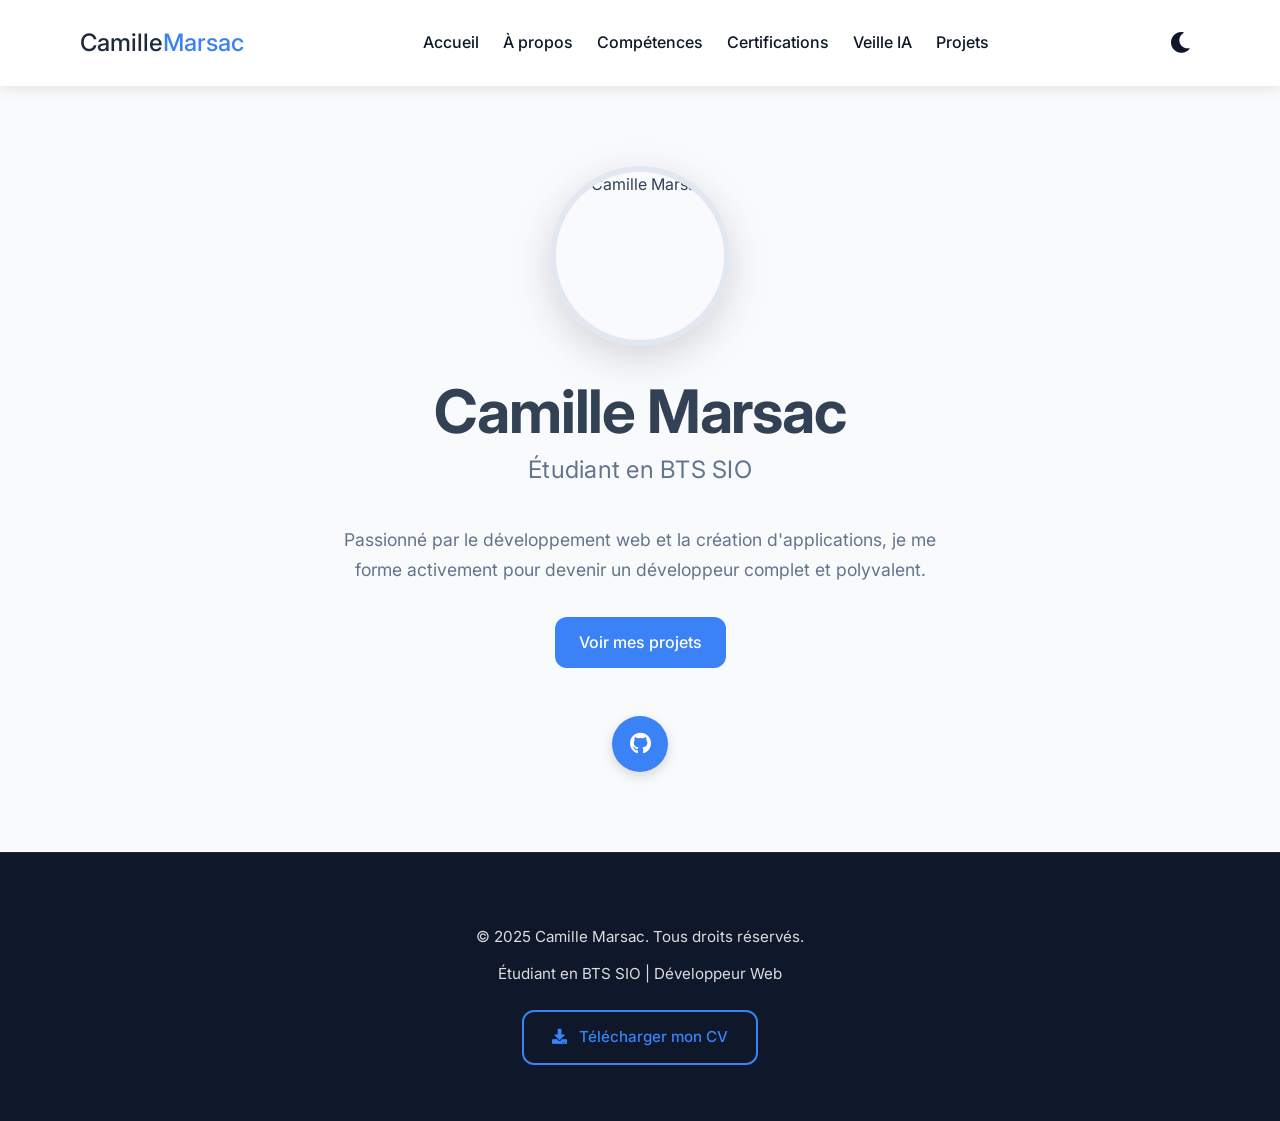
==== index.html @ 4f571e2c "Modifications liens compétence->projet" ====
<!DOCTYPE html>
<html lang="fr">
<head>
    <meta charset="UTF-8">
    <meta name="viewport" content="width=device-width, initial-scale=1.0">
    <title>Camille Marsac | Portfolio</title>
    <!-- Police professionnelle -->
    <link rel="preconnect" href="https://fonts.googleapis.com">
    <link rel="preconnect" href="https://fonts.gstatic.com" crossorigin>
    <link href="https://fonts.googleapis.com/css2?family=Inter:wght@300;400;500;600;700&display=swap" rel="stylesheet">
    <link rel="stylesheet" href="css/style.css?v=3.0">
    <!-- Font Awesome pour les icônes -->
    <link rel="stylesheet" href="https://cdnjs.cloudflare.com/ajax/libs/font-awesome/5.15.4/css/all.min.css">
</head>
<body>
    <header class="header">
        <nav class="navbar container">
            <a href="#accueil" class="logo nav-link">Camille<span>Marsac</span></a>
            <ul class="nav-menu">
                <li class="nav-item">
                    <a href="#accueil" class="nav-link active">Accueil</a>
                </li>
                <li class="nav-item">
                    <a href="#apropos" class="nav-link">À propos</a>
                </li>
                <li class="nav-item">
                    <a href="#competences" class="nav-link">Compétences</a>
                </li>
                <li class="nav-item">
                    <a href="#certifications" class="nav-link">Certifications</a>
                </li>
                <li class="nav-item">
                    <a href="#veille" class="nav-link">Veille IA</a>
                </li>
                <li class="nav-item">
                    <a href="#projets" class="nav-link">Projets</a>
                </li>
            </ul>
            <button class="theme-toggle" id="themeToggle" aria-label="Toggle dark mode">
                <i class="fas fa-moon"></i>
            </button>
            <div class="hamburger">
                <span class="bar"></span>
                <span class="bar"></span>
                <span class="bar"></span>
            </div>
        </nav>
    </header>

    <main>
        <section id="accueil" class="hero page-active">
            <div class="container">
                <div class="hero-content fade-in">
                    <img src="img/profile.jpg" alt="Camille Marsac" class="hero-img">
                    <h1 class="hero-title">Camille Marsac</h1>
                    <h2 class="hero-subtitle">Étudiant en BTS SIO</h2>
                    <p class="hero-text">
                        Passionné par le développement web et la création d'applications, je me forme activement pour devenir un développeur complet et polyvalent.
                    </p>
                    <div class="hero-btns">
                        <a href="#projets" class="btn nav-link">Voir mes projets</a>
                    </div>
                    <div class="hero-social">
                        <a href="https://github.com/Camille-msc" target="_blank" title="GitHub">
                            <i class="fab fa-github"></i>
                        </a>
                        <!-- Linkedin Non opérationnel
                        <a href="https://www.linkedin.com/in/camille-marsac" target="_blank" title="LinkedIn">
                            <i class="fab fa-linkedin-in"></i>
                        </a>
                        -->
                    </div>
                </div>
            </div>
        </section>

        <section id="apropos" class="about section page-inactive">
            <div class="container">
                <div class="section-title">
                    <h2>À propos de moi</h2>
                </div>

                <!-- Hero About : Photo + Présentation -->
                <div class="about-hero">
                    <img src="img/about.jpg" alt="Camille Marsac" class="about-hero-img">
                    <div class="about-hero-content">
                        <h3 class="about-hero-title">Qui suis-je ?</h3>
                        <p class="about-hero-text">
                            Bonjour, je m’appelle Camille Marsac, j’ai 19 ans. Je suis actuellement en BTS SIO, option SLAM. J’ai obtenu un baccalauréat général avec les options NSI et mathématiques. J’ai toujours été passionné par l’informatique et je vais vous présenter mon parcours, mes compétences, mes certifications, ma veille sur l’intelligence artificielle, ainsi que les projets que j’ai pu réaliser.                 
                        </p>
                    </div>
                </div>

                <!-- Timeline Horizontale : Parcours Académique -->
                <div class="about-timeline-section">
                    <h3 class="about-section-title">Parcours Académique</h3>
                    <div class="timeline-horizontal">
                        <!-- Brevet -->
                        <div class="timeline-h-item">
                            <div class="timeline-h-icon">
                                <i class="fas fa-medal"></i>
                            </div>
                            <div class="timeline-h-card">
                                <h4>Brevet des collèges</h4>
                                <p>Mention Bien</p>
                                <span class="timeline-h-date">2021</span>
                            </div>
                        </div>

                        <!-- Bac -->
                        <div class="timeline-h-item">
                            <div class="timeline-h-icon">
                                <i class="fas fa-award"></i>
                            </div>
                            <div class="timeline-h-card">
                                <h4>Bac Général</h4>
                                <p>Options NSI et Mathématiques</p>
                                <span class="timeline-h-date">2024</span>
                            </div>
                        </div>

                        <!-- PIX -->
                        <div class="timeline-h-item">
                            <div class="timeline-h-icon">
                                <i class="fas fa-certificate"></i>
                            </div>
                            <div class="timeline-h-card">
                                <h4>Certification PIX</h4>
                                <p>570 points - Compétences numériques certifiées</p>
                                <span class="timeline-h-date">07 novembre 2025</span>
                            </div>
                        </div>

                        <!-- BTS SIO -->
                        <div class="timeline-h-item">
                            <div class="timeline-h-icon">
                                <i class="fas fa-graduation-cap"></i>
                            </div>
                            <div class="timeline-h-card">
                                <h4>BTS SIO SLAM</h4>
                                <p>Solutions Logicielles et Applications Métiers</p>
                                <span class="timeline-h-date">2024 - 2026</span>
                            </div>
                        </div>
                    </div>
                </div>

                <!-- Info Cards : Formation / Objectif / Centres d'intérêt -->
                <div class="about-info-section">
                    <h3 class="about-section-title">Informations Complémentaires</h3>
                    <div class="about-info-cards">
                        <!-- Formation -->
                        <div class="info-card">
                            <div class="info-card-icon">
                                <i class="fas fa-book"></i>
                            </div>
                            <h4 class="info-card-title">Formation</h4>
                            <p>BTS SIO option SLAM - Solutions Logicielles et Applications Métiers</p>
                        </div>

                        <!-- Objectif -->
                        <div class="info-card">
                            <div class="info-card-icon">
                                <i class="fas fa-bullseye"></i>
                            </div>
                            <h4 class="info-card-title">Objectif</h4>
                            <p>Devenir développeur full-stack et contribuer à des projets innovants dans le domaine du numérique</p>
                        </div>

                        <!-- Centres d'intérêt -->
                        <div class="info-card">
                            <div class="info-card-icon">
                                <i class="fas fa-lightbulb"></i>
                            </div>
                            <h4 class="info-card-title">Centres d'intérêt</h4>
                            <p>Technologies web, Intelligence artificielle, Cybersécurité</p>
                        </div>
                    </div>
                </div>

            </div>
        </section>

        <section id="competences" class="skills section page-inactive">
            <div class="container">
                <div class="section-title">
                    <h2>Mes Compétences</h2>
                </div>
                <div class="skills-wrapper">
                    <!-- Section Langages -->
                    <div class="skills-category">
                        <h3 class="category-title">Langages</h3>
                        <div class="skills-grid">
                            <!-- Java -->
                            <div class="skill-card">
                                <div class="skill-icon">
                                    <i class="fab fa-java"></i>
                                </div>
                                <h4 class="skill-title">Java</h4>
                                <p>Développement orienté objet avec architecture MVC</p>
                                <a href ="#projet-mtconges-detail">MTConges</a>
                            </div>

                            <!-- Python -->
                            <div class="skill-card">
                                <div class="skill-icon">
                                    <i class="fab fa-python"></i>
                                </div>
                                <h4 class="skill-title">Python</h4>
                                <p>Scripting et développement d'applications back-end</p>
                            </div>

                            <!-- PHP -->
                            <div class="skill-card">
                                <div class="skill-icon">
                                    <i class="fab fa-php"></i>
                                </div>
                                <h4 class="skill-title">PHP</h4>
                                <p>Développement web back-end et création d'API</p>
                                <a href ="#projet-cnp-detail">CNP</a>
                                <a href ="#projet-rftg-detail">RFTG</a>

                            </div>

                            <!-- MySQL -->
                            <div class="skill-card">
                                <div class="skill-icon">
                                    <i class="fas fa-database"></i>
                                </div>
                                <h4 class="skill-title">MySQL</h4>
                                <p>Conception et gestion de bases de données relationnelles</p>
                                <a href ="#projet-cnp-detail">CNP</a>
                                <a href ="#projet-rftg-detail">RFTG</a>
                                <a href ="#projet-mtconges-detail">MTConges</a>
                            </div>
                        </div>
                    </div>

                    <!-- Section Frameworks / Technologies -->
                    <div class="skills-category">
                        <h3 class="category-title">Frameworks / Technologies</h3>
                        <div class="skills-grid">
                            <!-- Laravel -->
                            <div class="skill-card">
                                <div class="skill-icon">
                                    <i class="fab fa-laravel"></i>
                                </div>
                                <h4 class="skill-title">Laravel</h4>
                                <p>Framework PHP pour applications web robustes</p>
                                <a href ="#projet-cnp-detail">CNP</a>
                                <a href ="#projet-rftg-detail">RFTG</a>
                            </div>

                            <!-- API REST -->
                            <div class="skill-card">
                                <div class="skill-icon">
                                    <i class="fas fa-exchange-alt"></i>
                                </div>
                                <h4 class="skill-title">API REST</h4>
                                <p>Conception et consommation d'API RESTful sécurisées</p>
                                <a href ="#projet-rftg-detail">RFTG</a>
                            </div>
                        </div>
                    </div>

                    <!-- Section Environnements -->
                    <div class="skills-category">
                        <h3 class="category-title">Environnements</h3>
                        <div class="skills-grid">
                            <!-- VS Code -->
                            <div class="skill-card">
                                <div class="skill-icon">
                                    <i class="fas fa-code"></i>
                                </div>
                                <h4 class="skill-title">VS Code</h4>
                                <p>IDE principal pour le développement web</p>
                                <a href ="#projet-cnp-detail">CNP</a>
                                <a href ="#projet-rftg-detail">RFTG</a>
                                <a href ="#projet-mtconges-detail">MTConges</a>
                                <a href ="#projet-podologue-detail">Site Podologie</a>
                            </div>

                            <!-- Android Studio -->
                            <div class="skill-card">
                                <div class="skill-icon">
                                    <i class="fab fa-android"></i>
                                </div>
                                <h4 class="skill-title">Android Studio</h4>
                                <p>Développement d'applications mobiles Android</p>
                                <a href ="#projet-rftg-detail">RFTG</a>
                            </div>

                            <!-- IntelliJ / Eclipse -->
                            <div class="skill-card">
                                <div class="skill-icon">
                                    <i class="fas fa-laptop-code"></i>
                                </div>
                                <h4 class="skill-title">IntelliJ / Eclipse</h4>
                                <p>IDE pour développement Java avancé et productif</p>
                            </div>
                        </div>
                    </div>

                    <!-- Section Outils -->
                    <div class="skills-category">
                        <h3 class="category-title">Outils</h3>
                        <div class="skills-grid">
                            <!-- Git / GitHub -->
                            <div class="skill-card">
                                <div class="skill-icon">
                                    <i class="fab fa-github"></i>
                                </div>
                                <h4 class="skill-title">Git / GitHub</h4>
                                <p>Gestion de versions et collaboration sur projets</p>
                                <a href ="#projet-rftg-detail">RFTG</a>
                                <a href ="#projet-podologue-detail">Site Podologie</a>
                            </div>

                            <!-- Postman -->
                            <div class="skill-card">
                                <div class="skill-icon">
                                    <i class="fas fa-paper-plane"></i>
                                </div>
                                <h4 class="skill-title">Postman</h4>
                                <p>Test et documentation d'API REST</p>
                                <a href ="#projet-rftg-detail">RFTG</a>
                            </div>

                            <!-- Trello / Confluence -->
                            <div class="skill-card">
                                <div class="skill-icon">
                                    <i class="fab fa-trello"></i>
                                </div>
                                <h4 class="skill-title">Trello / Confluence</h4>
                                <p>Gestion de projet et documentation collaborative</p>
                                <a href ="#projet-rftg-detail">RFTG</a>
                            </div>
                        </div>
                    </div>
                </div>
            </div>
        </section>

        <section id="certifications" class="certifications section page-inactive">
            <div class="container">
                <div class="section-title">
                    <h2>Mes Certifications</h2>
                </div>

                <div class="certifications-container">
                    <!-- Certification PIX -->
                    <div class="certification-card">
                        <i class="fas fa-certificate certification-icon"></i>
                        <h3 class="certification-title">Certification PIX</h3>
                        <p class="certification-desc">
                            Compétences numériques certifiées — Score : <strong>570 points</strong><br>
                            Obtenue le 07 novembre 2025.
                        </p>
                    </div>

                    <!-- Certification CNIL -->
                    <div class="certification-card">
                        <i class="fas fa-shield-alt certification-icon"></i>
                        <h3 class="certification-title">MOOC RGPD (CNIL)</h3>
                        <p class="certification-desc">
                            Sensibilisation et d’initiation des professionnels à la protection des données et accompagnement de leur mise en conformité.<br>
                            Délivrée en 2025.
                        </p>
                    </div>

                    <!-- Certification ANSSI -->
                    <div class="certification-card">
                        <i class="fas fa-shield-alt certification-icon"></i>
                        <h3 class="certification-title">MOOC Cybersécurité (ANSSI)</h3>
                        <p class="certification-desc">
                            Sensibilisation à la sécurité numérique et aux bonnes pratiques en entreprise.
                            Délivrée en 2025.
                        </p>
                    </div>
                </div>
            </div>
        </section>

        <!-- Section Veille IA -->
        <section id="veille" class="veille section page-inactive">
            <div class="container">
                <div class="section-title">
                    <h2>Veille Technologique IA</h2>
                </div>
                <div class="veille-intro">
                    <p>Veille technologique sur l'intelligence artificielle générative entre 2024 et 2026.</p>
                </div>
                <div class="veille-topics-container">
                    <!-- Carte 1: Présentation -->
                    <a href="#veille-presentation" class="veille-topic-card nav-link">
                        <div class="veille-topic-icon">
                            <i class="fas fa-brain"></i>
                        </div>
                        <div class="veille-topic-content">
                            <span class="veille-topic-category">Introduction</span>
                            <h3 class="veille-topic-title">Présentation générale</h3>
                            <p class="veille-topic-description">
                                Découvrez l'état actuel de l'IA générative entre 2024 et 2025, son adoption et ses enjeux.
                            </p>
                        </div>
                    </a>

                    <!-- Carte 2: Apports aux humains -->
                    <a href="#veille-apports" class="veille-topic-card nav-link">
                        <div class="veille-topic-icon">
                            <i class="fas fa-users"></i>
                        </div>
                        <div class="veille-topic-content">
                            <span class="veille-topic-category">Impact</span>
                            <h3 class="veille-topic-title">L'IA pour les humains</h3>
                            <p class="veille-topic-description">
                                Comment l'IA générative transforme le travail des développeurs et augmente les capacités humaines.
                            </p>
                        </div>
                    </a>

                    <!-- Carte 3: Comparaison temporelle -->
                    <a href="#veille-evolution" class="veille-topic-card nav-link">
                        <div class="veille-topic-icon">
                            <i class="fas fa-clock"></i>
                        </div>
                        <div class="veille-topic-content">
                            <span class="veille-topic-category">Évolution</span>
                            <h3 class="veille-topic-title">Passé, Présent, Futur</h3>
                            <p class="veille-topic-description">
                                L'évolution de l'IA avant 2022, son état actuel et les tendances pour 2025-2026.
                            </p>
                        </div>
                    </a>
                </div>
            </div>
        </section>

        <!-- Page détail : Présentation -->
        <section id="veille-presentation" class="veille-detail section page-inactive">
            <div class="container">
                <a href="#veille" class="back-link nav-link">
                    <i class="fas fa-arrow-left"></i> Retour à la veille
                </a>

                <div class="veille-detail-header">
                    <h1>Présentation générale de l'IA générative (2024–2025)</h1>
                    <span class="veille-topic-category">Introduction</span>
                </div>

                <div class="veille-detail-content">
                    <div class="veille-detail-text">
                        <p>Entre 2024 et 2025, l'intelligence artificielle générative s'impose comme une technologie centrale du numérique. Elle permet de produire du texte, du code, des images, de la voix ou des vidéos à partir de simples instructions humaines.</p>

                        <p>Des outils comme OpenAI ChatGPT, Google Gemini ou Anthropic Claude sont désormais intégrés au quotidien des particuliers comme des entreprises. L'IA générative n'est plus expérimentale : elle devient un outil de productivité standard, notamment dans le développement logiciel, la création de contenu et l'automatisation.</p>

                        <p>Cependant, cette adoption rapide soulève des enjeux importants : fiabilité des réponses, biais, sécurité des données et dépendance aux modèles propriétaires. Ces questions structurent aujourd'hui l'évolution de l'IA.</p>
                    </div>

                    <a href="#veille-apports" class="veille-nav-arrow veille-nav-next nav-link">
                        <i class="fas fa-chevron-right"></i>
                    </a>
                </div>
            </div>
        </section>

        <!-- Page détail : Apports aux humains -->
        <section id="veille-apports" class="veille-detail section page-inactive">
            <div class="container">
                <a href="#veille" class="back-link nav-link">
                    <i class="fas fa-arrow-left"></i> Retour à la veille
                </a>

                <div class="veille-detail-header">
                    <h1>Ce que l'IA apporte aux humains (et aux développeurs)</h1>
                    <span class="veille-topic-category">Impact</span>
                </div>

                <div class="veille-detail-content">
                    <a href="#veille-presentation" class="veille-nav-arrow veille-nav-prev nav-link">
                        <i class="fas fa-chevron-left"></i>
                    </a>

                    <div class="veille-detail-text">
                        <p>L'IA générative agit comme un assistant cognitif. Elle ne remplace pas l'humain, mais augmente ses capacités.</p>

                        <h3>Pour les humains en général :</h3>
                        <ul>
                            <li>Gain de temps sur les tâches répétitives ou complexes</li>
                            <li>Accès facilité à l'information et à la création</li>
                            <li>Démocratisation de compétences (écriture, design, analyse)</li>
                        </ul>

                        <h3>Pour les développeurs en particulier :</h3>
                        <ul>
                            <li>Aide à la génération de code, au debug et à la documentation</li>
                            <li>Accélération du prototypage et de l'apprentissage de nouveaux langages</li>
                            <li>Recentrage du métier sur la logique, l'architecture et la sécurité</li>
                        </ul>

                        <p>Des outils comme GitHub Copilot ou Cursor transforment le développeur en superviseur intelligent de l'IA, capable de guider, corriger et valider les productions automatiques.</p>
                    </div>

                    <a href="#veille-evolution" class="veille-nav-arrow veille-nav-next nav-link">
                        <i class="fas fa-chevron-right"></i>
                    </a>
                </div>
            </div>
        </section>

        <!-- Page détail : Évolution -->
        <section id="veille-evolution" class="veille-detail section page-inactive">
            <div class="container">
                <a href="#veille" class="back-link nav-link">
                    <i class="fas fa-arrow-left"></i> Retour à la veille
                </a>

                <div class="veille-detail-header">
                    <h1>L'IA : avant, présent et futur</h1>
                    <span class="veille-topic-category">Évolution</span>
                </div>

                <div class="veille-detail-content">
                    <a href="#veille-apports" class="veille-nav-arrow veille-nav-prev nav-link">
                        <i class="fas fa-chevron-left"></i>
                    </a>

                    <div class="veille-detail-text">
                        <h3>Avant (avant 2022)</h3>
                        <p>L'IA était surtout spécialisée et invisible : moteurs de recommandation, reconnaissance d'images, systèmes experts. Peu accessible au grand public.</p>

                        <h3>Présent (2025 - 2026)</h3>
                        <p>L'IA devient :</p>
                        <ul>
                            <li><strong>Générative</strong> (création de contenu)</li>
                            <li><strong>Multimodale</strong> (texte, image, voix, code)</li>
                            <li><strong>Interactive</strong> (dialogue naturel)</li>
                        </ul>
                        <p>Elle est intégrée dans les IDE, les outils bureautiques et les plateformes cloud. La question n'est plus "peut-on l'utiliser ?" mais "comment bien l'utiliser ?"</p>

                        <h3>Futur (2026)</h3>
                        <p>Les tendances majeures :</p>
                        <ul>
                            <li><strong>IA agentique :</strong> capable de planifier et d'agir seule</li>
                            <li><strong>Coopération entre plusieurs IA spécialisées</strong> (multi-agents)</li>
                            <li><strong>Industrialisation de l'IA</strong> comme une infrastructure, au même titre que le cloud</li>
                            <li><strong>Renforcement de la réglementation,</strong> notamment avec l'AI Act européen</li>
                        </ul>
                        <p>L'humain restera central, mais son rôle évoluera vers la prise de décision, le contrôle et la responsabilité.</p>
                    </div>
                </div>
            </div>
        </section>

        <section id="projets" class="projects section page-inactive">
            <div class="container">
                <div class="section-title">
                    <h2>Mes Projets</h2>
                </div>
                <div class="projects-container">
                    <!-- Projet Site Podologue -->
                    <div class="project-card">
                        <img src="img/projet-podologue.jpg" alt="Site web de podologie" class="project-img">
                        <div class="project-content">
                            <span class="project-category">Développement Web</span>
                            <h3 class="project-title">Site web pour une podologue</h3>
                            <p class="project-description">
                                Création d'un site web professionnel pour une podologue à Argentan, incluant une présentation des services et des informations de contact.
                            </p>
                            <div class="project-links">
                                <a href="http://podologue-argentan.com" target="_blank" class="project-link">
                                    Voir le projet <i class="fas fa-arrow-right"></i>
                                </a>
                                <a href="#projet-podologue-detail" class="project-link nav-link">
                                    En savoir plus <i class="fas fa-info-circle"></i>
                                </a>
                            </div>
                        </div>
                    </div>

                    <!-- Projet RFTG -->
                    <div class="project-card">
                        <img src="img/projet-rftg.jpg" alt="Application de réservation de DVD" class="project-img">
                        <div class="project-content">
                            <span class="project-category">Application Web, Mobile et API</span>
                            <h3 class="project-title">Application de réservation de DVD</h3>
                            <p class="project-description">
                                Portant le nom de <strong>RFTG</strong>, cette application permet de mettre en pratique de nombreuses notions apprises dans le cadre du BTS SIO. Elle permet la réservation de DVD dans un parc d'attraction avec une partie applicative mobile pour les clients, une partie web pour les administrateurs ainsi qu'une API REST connectée à une base de données inspirée du modèle Sakila.
                            </p>

                            <div class="project-links">
                                <a href="#" class="project-link">
                                    En développement <i class="fas fa-hammer"></i>
                                </a>
                                <a href="#projet-rftg-detail" class="project-link nav-link">
                                    En savoir plus <i class="fas fa-info-circle"></i>
                                </a>
                            </div>
                        </div>
                    </div>

                    <!-- Projet MTCcongés -->
                    <div class="project-card">
                        <img src="img/mtconges_mainpage_calendrier.png" alt="Application MTCcongés" class="project-img">
                        <div class="project-content">
                            <span class="project-category">Application Java • BTS SIO</span>
                            <h3 class="project-title">MTCcongés</h3>
                            <p class="project-description">
                                Application de gestion des congés développée en Java 17 avec une interface Swing et une base de données MySQL. Architecture MVC permettant aux employés de demander des congés, aux responsables de les valider et aux administrateurs de gérer les comptes utilisateurs.
                            </p>
                            <div class="project-links">
                                <a href="#projet-mtconges-detail" class="project-link nav-link">
                                    En savoir plus <i class="fas fa-info-circle"></i>
                                </a>
                            </div>
                        </div>
                    </div>

                    <!-- Projet Portfolio -->
                    <div class="project-card">
                        <img src="img/projet-portfolio.jpg" alt="Portfolio personnel" class="project-img">
                        <div class="project-content">
                            <span class="project-category">Projet Personnel</span>
                            <h3 class="project-title">Portfolio personnel</h3>
                            <p class="project-description">
                                Conception et réalisation de mon portfolio personnel, mettant en valeur mes compétences et mes projets.
                            </p>
                            <a href="#" class="project-link">
                                Vous le consultez actuellement <i class="fas fa-eye"></i>
                            </a>
                        </div>
                    </div>

                    <!-- Projet Assureur -->
                    <div class="project-card">
                        <img src="img/assureur_logo.png" alt="Mission Assureur" class="project-img">
                        <div class="project-content">
                            <span class="project-category">Expérience professionnelle</span>
                            <h3 class="project-title">Mission en entreprise - Client Assureur</h3>
                            <p class="project-description">
                                Participation au développement d'une application interne pour un client assureur : codage, tests et documentation dans un environnement professionnel.
                            </p>
                            <div class="project-links">
                                <a href="#projet-assureur-detail" class="project-link nav-link">
                                    En savoir plus <i class="fas fa-info-circle"></i>
                                </a>
                            </div>
                        </div>
                    </div>
                </div>
            </div>
        </section>

        <!-- Section Détails Projet Podologue -->
        <section id="projet-podologue-detail" class="project-detail section page-inactive">
            <div class="container">
                <a href="#projets" class="back-link nav-link">
                    <i class="fas fa-arrow-left"></i> Retour aux projets
                </a>

                <div class="project-detail-header">
                    <h1>Site web pour une podologue</h1>
                    <span class="project-category">Site Web Professionnel</span>
                </div>

                <div class="project-detail-content">
                    <div class="project-detail-image">
                        <img src="img/projet-podologue.jpg" alt="Site web podologue">
                    </div>

                    <div class="project-detail-info">
                        <h2>Présentation du projet</h2>
                        <p>Site vitrine professionnel développé pour une podologue afin de créer une présence en ligne professionnelle et attirer de nouveaux patients.</p>

                        <h3>Détails du projet</h3>
                        <ul>
                            <li><strong>Technologies utilisées :</strong> HTML, CSS, JavaScript. Hébergeur : O2Switch, FileZilla pour la mise en service sur l'hébergeur</li>
                            <li><strong>Durée :</strong> 2 semaines</li>
                            <li><strong>Fonctionnalités :</strong> Site vitrine responsive, présentation des services, HTTPS</li>
                            <li><strong>Objectifs :</strong> Créer une présence en ligne professionnelle pour attirer de nouveaux patients. Accessible sur la première page de recherche.</li>
                        </ul>

                        <h3>Défis relevés</h3>
                        <p>Adapter le design aux besoins spécifiques du secteur médical tout en conservant une interface moderne et accessible.</p>

                        <div class="project-detail-links">
                            <a href="https://podologue-argentan.com/" target="_blank" class="btn btn-primary">
                                <i class="fas fa-external-link-alt"></i> Voir le site
                            </a>
                        </div>
                    </div>
                </div>
            </div>
        </section>

        <!-- Section Détails Projet RFTG -->
        <section id="projet-rftg-detail" class="project-detail section page-inactive">
            <div class="container">
                <a href="#projets" class="back-link nav-link">
                    <i class="fas fa-arrow-left"></i> Retour aux projets
                </a>

                <div class="project-detail-header">
                    <h1>Application de réservation de DVD - RFTG</h1>
                    <span class="project-category">Application Full-Stack • BTS SIO</span>
                </div>

                <div class="project-detail-content">
                    <div class="project-detail-image">
                        <img src="img/projet-rftg.jpg" alt="Application RFTG">
                    </div>

                    <div class="project-detail-info">
                        <h2>Présentation du projet</h2>
                        <p>Système complet de gestion de DVD pour un parc à thème, incluant une interface web administrative et une application mobile pour les utilisateurs.</p>

                        <h3>Architecture</h3>
                        <p>Le projet RFTG est structuré en quatre composantes principales, chacune portant un nom inspiré de l'univers Mario :</p>
                        <ul>
                            <li><strong>Luigi - Application Mobile :</strong> Application Android développée en Java permettant aux clients du parc d'attraction de consulter et réserver des DVD depuis leur smartphone.</li>
                            <li><strong>Mario - Application Web :</strong> Interface web d'administration développée en PHP permettant aux gestionnaires de gérer le catalogue de DVD, les réservations et les utilisateurs.</li>
                            <li><strong>Toad - API Webservice :</strong> API REST sécurisée servant de pont entre les applications clientes (Luigi et Mario) et la base de données, garantissant une communication fluide et sécurisée.</li>
                            <li><strong>Peach - Base de données :</strong> Base de données MySQL inspirée du modèle Sakila, stockant l'ensemble des informations relatives aux DVD, aux clients et aux réservations.</li>
                        </ul>

                        <div class="project-detail-screenshots">
                            <div class="screenshots-grid">
                                <img src="img/Mario_RFTG.png" alt="Application Web Mario - RFTG">
                                <img src="img/Luigi_RFTG.png" alt="Application Mobile Luigi - RFTG">
                            </div>
                        </div>

                        <h3>Détails du projet</h3>
                        <ul>
                            <li><strong>Technologies utilisées :</strong> PHP, MySQL, Java, XML, REST API, Android Studio</li>
                            <li><strong>Durée :</strong> Projet en cours</li>
                            <li><strong>Modules :</strong> Gestion des réservations, authentification, interface mobile et web</li>
                            <li><strong>Objectif :</strong> Créer un système complet de gestion de DVD pour un parc à thème</li>
                        </ul>

                        <h3>Défis techniques</h3>
                        <p>Communication entre l'application mobile et le serveur via une API REST sécurisée, gestion multi-interface (web + mobile) et synchronisation des données avec la base MySQL.</p>
                    </div>
                </div>
            </div>
        </section>

        <!-- Section Détails Projet Assureur -->
        <section id="projet-assureur-detail" class="project-detail section page-inactive">
            <div class="container">
                <a href="#projets" class="back-link nav-link">
                    <i class="fas fa-arrow-left"></i> Retour aux projets
                </a>

                <div class="project-detail-header">
                    <h1>Mission professionnelle - Application interne pour un assureur</h1>
                    <span class="project-category">Expérience professionnelle</span>
                </div>

                <div class="project-detail-content">
                    <div class="project-detail-image">
                        <img src="img/assureur_logo.png" alt="Mission Assureur">
                    </div>

                    <div class="project-detail-info">
                        <h2>Présentation</h2>
                        <p>Mission réalisée au sein de mon entreprise pour le compte d'un client assureur. J'ai contribué au développement complet d'une application interne en intervenant sur les phases de codage, de tests et de documentation.</p>

                        <h3>Détails de la mission</h3>
                        <ul>
                            <li><strong>Contexte :</strong> Mission en entreprise pour un client du secteur de l'assurance</li>
                            <li><strong>Rôle :</strong> Développeur - Participation au développement d'une application interne</li>
                            <li><strong>Missions principales :</strong> Développement et codage de fonctionnalités, tests et validation de l'application, rédaction de la documentation technique</li>
                            <li><strong>Technologies utilisées :</strong> Laravel, SQL, PHP, JavaScript</li>
                        </ul>

                        <h3>Compétences développées</h3>
                        <p>Travail en équipe dans un contexte client, respect des normes et procédures du secteur de l'assurance, rigueur dans les tests et la documentation, compréhension des enjeux métier d'un assureur, développement avec le framework Laravel.</p>
                    </div>
                </div>
            </div>
        </section>

        <!-- Section Détails Projet MTCcongés -->
        <section id="projet-mtconges-detail" class="project-detail section page-inactive">
            <div class="container">
                <a href="#projets" class="back-link nav-link">
                    <i class="fas fa-arrow-left"></i> Retour aux projets
                </a>

                <div class="project-detail-header">
                    <h1>MTCcongés - Application de gestion des congés</h1>
                    <span class="project-category">Application Java • BTS SIO</span>
                </div>

                <div class="project-detail-content">
                    <div class="project-detail-image">
                        <img src="img/mtconges_mainpage_calendrier.png" alt="Application MTCcongés">
                    </div>

                    <div class="project-detail-info">
                        <h2>Présentation</h2>
                        <p>Application de gestion des congés développée dans le cadre d'un projet BTS SIO SLAM. Conçue en Java 17 avec une interface Swing et une base de données MySQL, elle suit une architecture MVC structurée permettant une séparation claire entre logique métier, interface et persistance des données.</p>

                        <h3>Objectifs du projet</h3>
                        <p>Créer une solution complète permettant aux employés de demander des congés, aux responsables de les valider et aux administrateurs de gérer les comptes utilisateurs, le tout dans un environnement sécurisé et conforme aux bonnes pratiques.</p>

                        <h3>Fonctionnalités principales</h3>
                        <ul>
                            <li><strong>Authentification sécurisée :</strong> Connexion avec verrouillage automatique, réinitialisation de mot de passe, contrôles de session</li>
                            <li><strong>Gestion des rôles :</strong> Admin (gestion utilisateurs), Responsable (validation demandes), Employé (dépôt et suivi)</li>
                            <li><strong>Architecture MVC :</strong> Modèle (POJO + DAO), Vue (Swing adaptative), Contrôleur (logique métier)</li>
                        </ul>

                        <h3>Aspects techniques et sécurité</h3>
                        <ul>
                            <li>Protection contre injections SQL</li>
                            <li>Durée de session limitée</li>
                            <li>Vérifications côté client et serveur</li>
                            <li>Système de logging complet pour traçage et débogage</li>
                            <li>Conformité RGPD</li>
                        </ul>

                        <h3>Technologies utilisées</h3>
                        <ul>
                            <li><strong>Langage :</strong> Java 17</li>
                            <li><strong>Interface :</strong> Java Swing</li>
                            <li><strong>Base de données :</strong> MySQL</li>
                            <li><strong>Architecture :</strong> MVC avec DAO et POJO</li>
                            <li><strong>Sécurité :</strong> Authentification, RGPD, logging</li>
                        </ul>

                        <h3>Compétences développées</h3>
                        <p>Développement Java 17 & Swing • Architecture logicielle MVC • Conception de base de données MySQL • DAO & POJO • Sécurité, authentification, RGPD • Logging, débogage et gestion des erreurs • Gestion des rôles et permissions</p>

                        <div class="project-detail-screenshots">
                            <h3>Captures d'écran</h3>
                            <div class="screenshots-grid">
                                <img src="img/mtconges_login-screen.png" alt="Écran de connexion MTCcongés">
                            </div>
                        </div>
                    </div>
                </div>
            </div>
        </section>

    <footer class="footer">
        <div class="container">
            <p>&copy; 2025 Camille Marsac. Tous droits réservés.</p>
            <p>Étudiant en BTS SIO | Développeur Web</p>

            <div class="footer-buttons">
                <a href="cv/CV_Camille_Marsac.pdf" class="btn cv-btn" download>
                    <i class="fas fa-download"></i> Télécharger mon CV
                </a>
            </div>
        </div>
    </footer>

    <!-- appeler script js -->
<script src="js/main.js"></script>
</body>

</html>
---- css/style.css ----
/* variables globales */
:root {
    --primary-color: #3B82F6;
    --primary-hover: #2563EB;
    --secondary-color: #1E293B;
    --accent-color: #60A5FA;
    --bg-color: #F8FAFC;
    --text-color: #334155;
    --text-light: #64748B;
    --light-color: #ffffff;
    --dark-color: #0F172A;
    --border-color: #E2E8F0;
    --transition: all 0.4s cubic-bezier(0.4, 0, 0.2, 1);
    --shadow: 0 4px 12px rgba(0, 0, 0, 0.08);
    --shadow-hover: 0 8px 24px rgba(0, 0, 0, 0.12);
    --shadow-lg: 0 10px 40px rgba(0, 0, 0, 0.1);
    --border-radius: 12px;
}

/* Mode Dark */
body.dark-mode {
    --bg-color: #0F172A;
    --text-color: #E2E8F0;
    --text-light: #94A3B8;
    --light-color: #1E293B;
    --dark-color: #F1F5F9;
    --secondary-color: #3B82F6;
    --border-color: #334155;
    --shadow: 0 4px 12px rgba(0, 0, 0, 0.4);
    --shadow-hover: 0 8px 24px rgba(0, 0, 0, 0.6);
    --shadow-lg: 0 10px 40px rgba(0, 0, 0, 0.5);
}

body.dark-mode .header {
    background-color: var(--light-color);
    border-bottom: 1px solid var(--border-color);
}

body.dark-mode .theme-toggle {
    color: #FCD34D;
}

body.dark-mode .nav-link {
    color: var(--text-color);
}

body.dark-mode .logo {
    color: var(--text-color);
}

body.dark-mode .hero {
    background-color: var(--light-color);
}

body.dark-mode .hero-title {
    color: var(--text-color);
}

body.dark-mode .hero-subtitle {
    color: var(--text-light);
}

body.dark-mode .hero-text {
    color: var(--text-light);
}

body.dark-mode .skill-card,
body.dark-mode .certification-card,
body.dark-mode .project-card {
    background-color: var(--light-color);
    border: 1px solid var(--border-color);
}

body.dark-mode .skill-bar {
    background-color: var(--border-color);
}

body.dark-mode .project-details {
    background-color: var(--light-color);
    border: 1px solid var(--border-color);
}

body.dark-mode .project-details-content {
    background-color: var(--bg-color);
}

body.dark-mode .bts-intro,
body.dark-mode .bts-project-card {
    background-color: var(--light-color);
    border: 1px solid var(--border-color);
}

body.dark-mode .bts-project-details {
    background-color: var(--bg-color);
}

body.dark-mode .completion-note {
    background-color: rgba(59, 130, 246, 0.1);
    border-color: var(--primary-color);
}

body.dark-mode .footer {
    background-color: var(--light-color);
    border-top: 1px solid var(--border-color);
}

body.dark-mode .timeline-h-card,
body.dark-mode .info-card {
    background-color: var(--light-color);
    border-color: var(--border-color);
}

body.dark-mode .about-hero-img {
    border-color: var(--primary-color);
}

body.dark-mode .status-badge.incomplete {
    background-color: rgba(245, 158, 11, 0.15);
    color: #FBBF24;
    border-color: #F59E0B;
}

body.dark-mode .about-info strong {
    color: var(--text-color);
}

body.dark-mode .timeline-date {
    color: var(--primary-color);
}

body.dark-mode .timeline-content h5 {
    color: var(--text-color);
}

body.dark-mode .project-category {
    background-color: rgba(59, 130, 246, 0.15);
    color: var(--accent-color);
}

* {
    margin: 0;
    padding: 0;
    box-sizing: border-box;
}

body {
    font-family: 'Inter', -apple-system, BlinkMacSystemFont, 'Segoe UI', sans-serif;
    background-color: var(--bg-color);
    color: var(--text-color);
    line-height: 1.6;
    transition: background-color 0.4s cubic-bezier(0.4, 0, 0.2, 1), color 0.4s cubic-bezier(0.4, 0, 0.2, 1);
    -webkit-font-smoothing: antialiased;
    -moz-osx-font-smoothing: grayscale;
}

a {
    text-decoration: none;
    color: var(--primary-color);
    transition: var(--transition);
}

a:hover {
    color: var(--accent-color);
}

ul {
    list-style: none;
}

img {
    max-width: 100%;
    height: auto;
}

h1, h2, h3, h4 {
    margin-bottom: 1rem;
    font-weight: 600;
    line-height: 1.2;
}

h1 {
    font-size: 2.5rem;
}

h2 {
    font-size: 2rem;
    color: var(--secondary-color);
}

h3 {
    font-size: 1.5rem;
}

p {
    margin-bottom: 1rem;
}

.text-center {
    text-align: center;
}

.container {
    width: 90%;
    max-width: 1200px;
    margin: 0 auto;
    padding: 1rem;
}

.section {
    padding: 4rem 0;
}

.section-title {
    text-align: center;
    margin-bottom: 3rem;
}

.section-title h2 {
    display: inline-block;
    position: relative;
    padding-bottom: 10px;
}

.section-title h2::after {
    content: '';
    position: absolute;
    bottom: 0;
    left: 50%;
    transform: translateX(-50%);
    width: 70px;
    height: 3px;
    background-color: var(--primary-color);
}

.btn {
    display: inline-block;
    padding: 0.8rem 1.5rem;
    background-color: var(--primary-color);
    color: var(--light-color);
    border-radius: var(--border-radius);
    border: none;
    cursor: pointer;
    transition: var(--transition);
    font-weight: 500;
}

.btn:hover {
    background-color: var(--primary-hover);
    color: var(--light-color);
    transform: translateY(-3px);
    box-shadow: var(--shadow);
}

.btn-hero {
    background-color: #ffffff !important;
    color: #3B82F6 !important;
    font-weight: 600;
    padding: 1rem 2.5rem;
    font-size: 1.05rem;
    box-shadow: 0 4px 20px rgba(0, 0, 0, 0.15);
}

.btn-hero:hover {
    background-color: #ffffff !important;
    color: #2563EB !important;
    transform: translateY(-4px);
    box-shadow: 0 8px 30px rgba(0, 0, 0, 0.25);
}

/* Conteneur des boutons hero */
.hero-btns {
    display: flex;
    justify-content: center;
    align-items: center;
    margin-bottom: 1rem;
}

.header {
    background-color: var(--light-color);
    box-shadow: var(--shadow);
    position: sticky;
    top: 0;
    z-index: 100;
}

.navbar {
    display: flex;
    justify-content: space-between;
    align-items: center;
}

.logo {
    font-size: 1.5rem;
    font-weight: 700;
    color: var(--secondary-color);
}

.logo span {
    color: var(--primary-color);
}

.logo.nav-link {
    color: var(--secondary-color);
    text-decoration: none;
}

.logo.nav-link:hover {
    color: var(--primary-color);
}

.nav-menu {
    display: flex;
}

.nav-item {
    margin-left: 1.5rem;
}

.nav-link {
    color: var(--dark-color);
    font-weight: 500;
    position: relative;
    padding: 0.5rem 0;
}

.nav-link::after {
    content: '';
    position: absolute;
    bottom: 0;
    left: 0;
    width: 0%;
    height: 2px;
    background-color: var(--primary-color);
    transition: var(--transition);
}

.nav-link:hover::after, .nav-link.active::after {
    width: 100%;
}

.btn.nav-link {
    background-color: var(--primary-color);
    color: var(--light-color);
    padding: 0.8rem 1.5rem;
    border-radius: var(--border-radius);
    display: inline-block;
}

.btn.nav-link:hover {
    background-color: var(--primary-hover);
    color: var(--light-color);
    transform: translateY(-3px);
    box-shadow: var(--shadow);
}

.logo.nav-link::after,
.btn.nav-link::after {
    display: none;
}

/* Bouton de changement de thème */
.theme-toggle {
    background: none;
    border: none;
    color: var(--dark-color);
    font-size: 1.3rem;
    cursor: pointer;
    padding: 0.5rem;
    margin-left: 1rem;
    transition: var(--transition);
    display: flex;
    align-items: center;
    justify-content: center;
    border-radius: 50%;
    width: 40px;
    height: 40px;
}

.theme-toggle:hover {
    background-color: rgba(59, 130, 246, 0.1);
    transform: rotate(15deg);
}

.hamburger {
    display: none;
    cursor: pointer;
}

.bar {
    display: block;
    width: 25px;
    height: 3px;
    margin: 5px auto;
    -webkit-transition: var(--transition);
    transition: var(--transition);
    background-color: var(--dark-color);
}

/* Accueil - Hero Section */
.hero {
    min-height: 80vh;
    display: flex;
    align-items: center;
    justify-content: center;
    background-color: var(--bg-color);
    position: relative;
    overflow: visible;
    padding: 4rem 0;
}

.hero-content {
    display: flex;
    flex-direction: column;
    align-items: center;
    text-align: center;
    position: relative;
    z-index: 1;
    max-width: 900px;
    margin: 0 auto;
}

.hero-img {
    width: 180px;
    height: 180px;
    border-radius: 50%;
    object-fit: cover;
    margin-bottom: 2rem;
    border: 6px solid var(--border-color);
    box-shadow: 0 12px 40px rgba(0, 0, 0, 0.15);
    transition: transform 0.4s cubic-bezier(0.4, 0, 0.2, 1), box-shadow 0.4s cubic-bezier(0.4, 0, 0.2, 1);
}

.hero-img:hover {
    transform: translateY(-5px) scale(1.02);
    box-shadow: 0 16px 50px rgba(0, 0, 0, 0.25);
}

.hero-title {
    font-size: 3.75rem;
    font-weight: 700;
    margin-bottom: 0.75rem;
    color: var(--text-color);
    letter-spacing: -0.02em;
    line-height: 1.1;
}

.hero-subtitle {
    font-size: 1.5rem;
    font-weight: 400;
    margin-bottom: 2.5rem;
    color: var(--text-light);
    letter-spacing: 0.01em;
}

.hero-text {
    max-width: 600px;
    margin: 0 auto 2rem auto;
    font-size: 1.1rem;
    line-height: 1.7;
    color: var(--text-light);
    text-align: center;
    font-weight: 400;
}

.hero-social {
    display: flex;
    justify-content: center;
    gap: 1rem;
    margin-top: 2rem;
}

.hero-social a {
    width: 56px;
    height: 56px;
    border-radius: 50%;
    background-color: var(--primary-color);
    color: var(--light-color);
    display: flex;
    justify-content: center;
    align-items: center;
    font-size: 1.35rem;
    transition: all 0.3s cubic-bezier(0.4, 0, 0.2, 1);
    box-shadow: 0 4px 12px rgba(0, 0, 0, 0.15);
}

.hero-social a:hover {
    background-color: var(--primary-hover);
    color: var(--light-color);
    transform: translateY(-5px);
    box-shadow: 0 8px 20px rgba(0, 0, 0, 0.25);
}

.about {
    background-color: var(--bg-color);
}

/* ============================================
   SECTION À PROPOS - DESIGN MODERNISÉ
   ============================================ */

/* ─────────────────────────────────────────
   Hero About : Photo + Présentation
   ───────────────────────────────────────── */

.about-hero {
    max-width: 900px;
    margin: 0 auto 5rem;
    text-align: center;
}

.about-hero-img {
    width: 200px;
    height: 200px;
    border-radius: 50%;
    object-fit: cover;
    margin: 0 auto 2rem;
    display: block;
    box-shadow: 0 8px 20px rgba(0, 0, 0, 0.15);
    border: 4px solid var(--primary-color);
    transition: var(--transition);
}

.about-hero-img:hover {
    transform: scale(1.05);
    box-shadow: 0 12px 30px rgba(0, 0, 0, 0.25);
}

.about-hero-content {
    max-width: 800px;
    margin: 0 auto;
}

.about-hero-title {
    font-size: 2rem;
    color: var(--primary-color);
    margin-bottom: 1.5rem;
    font-weight: 600;
}

.about-hero-text {
    font-size: 1.1rem;
    line-height: 1.8;
    color: var(--text-color);
    margin-bottom: 1.5rem;
    text-align: justify;
}

.about-hero-text:last-child {
    margin-bottom: 0;
}

/* ─────────────────────────────────────────
   Titres de section
   ───────────────────────────────────────── */

.about-section-title {
    font-size: 1.8rem;
    color: var(--primary-color);
    text-align: center;
    margin-bottom: 3rem;
    font-weight: 600;
    position: relative;
    padding-bottom: 1rem;
}

.about-section-title::after {
    content: '';
    position: absolute;
    bottom: 0;
    left: 50%;
    transform: translateX(-50%);
    width: 80px;
    height: 3px;
    background-color: var(--primary-color);
    border-radius: 2px;
}

/* ─────────────────────────────────────────
   Timeline Horizontale
   ───────────────────────────────────────── */

.about-timeline-section {
    margin-bottom: 5rem;
}

.timeline-horizontal {
    display: grid;
    grid-template-columns: repeat(auto-fit, minmax(250px, 1fr));
    gap: 2rem;
    max-width: 1200px;
    margin: 0 auto;
    position: relative;
}

/* Ligne de connexion horizontale (affichée uniquement sur desktop) */
.timeline-horizontal::before {
    content: '';
    position: absolute;
    top: 30px;
    left: 0;
    right: 0;
    height: 2px;
    background: linear-gradient(
        to right,
        var(--primary-color),
        var(--secondary-color),
        var(--primary-color)
    );
    z-index: 0;
}

.timeline-h-item {
    display: flex;
    flex-direction: column;
    align-items: center;
    position: relative;
    z-index: 1;
}

.timeline-h-icon {
    width: 60px;
    height: 60px;
    border-radius: 50%;
    background-color: var(--primary-color);
    color: var(--light-color);
    display: flex;
    justify-content: center;
    align-items: center;
    font-size: 1.5rem;
    box-shadow: 0 4px 12px rgba(0, 0, 0, 0.15);
    margin-bottom: 1.5rem;
    transition: var(--transition);
}

.timeline-h-icon:hover {
    transform: scale(1.1);
    background-color: var(--primary-hover);
}

.timeline-h-card {
    background-color: var(--light-color);
    padding: 1.5rem;
    border-radius: var(--border-radius);
    box-shadow: var(--shadow);
    text-align: center;
    transition: var(--transition);
}

.timeline-h-card:hover {
    transform: translateY(-5px);
    box-shadow: var(--shadow-hover);
}

.timeline-h-card h4 {
    color: var(--secondary-color);
    margin-bottom: 0.75rem;
    font-size: 1.1rem;
    font-weight: 600;
}

.timeline-h-card p {
    color: var(--text-light);
    font-size: 0.95rem;
    line-height: 1.6;
    margin-bottom: 1rem;
}

.timeline-h-date {
    display: block;
    font-weight: 600;
    color: var(--primary-color);
    font-size: 0.9rem;
    margin-bottom: 0.5rem;
}

.timeline-h-location {
    display: block;
    font-size: 0.85rem;
    color: var(--text-light);
    font-style: italic;
}

/* ─────────────────────────────────────────
   Info Cards
   ───────────────────────────────────────── */

.about-info-section {
    margin-bottom: 3rem;
}

.about-info-cards {
    display: grid;
    grid-template-columns: repeat(auto-fit, minmax(300px, 1fr));
    gap: 2rem;
    max-width: 1200px;
    margin: 0 auto;
}

.info-card {
    background-color: var(--light-color);
    padding: 2rem;
    border-radius: var(--border-radius);
    box-shadow: var(--shadow);
    transition: var(--transition);
    text-align: center;
    border-top: 4px solid var(--primary-color);
}

.info-card:hover {
    transform: translateY(-5px);
    box-shadow: var(--shadow-hover);
}

.info-card-icon {
    width: 70px;
    height: 70px;
    border-radius: 50%;
    background: linear-gradient(135deg, var(--primary-color), var(--secondary-color));
    color: var(--light-color);
    display: flex;
    justify-content: center;
    align-items: center;
    font-size: 2rem;
    margin: 0 auto 1.5rem;
    box-shadow: 0 4px 12px rgba(0, 0, 0, 0.15);
}

.info-card-title {
    color: var(--primary-color);
    font-size: 1.3rem;
    font-weight: 600;
    margin-bottom: 1rem;
}

.info-card p {
    color: var(--text-light);
    line-height: 1.7;
    font-size: 1rem;
}

.skills {
    background-color: var(--light-color);
}

/* Wrapper principal des compétences */
.skills-wrapper {
    max-width: 1200px;
    margin: 0 auto;
}

/* Catégorie de compétences */
.skills-category {
    margin-bottom: 4rem;
}

.skills-category:last-child {
    margin-bottom: 0;
}

/* Titre de catégorie */
.category-title {
    font-size: 1.8rem;
    color: var(--primary-color);
    margin-bottom: 2rem;
    text-align: center;
    font-weight: 600;
    position: relative;
    padding-bottom: 1rem;
}

.category-title::after {
    content: '';
    position: absolute;
    bottom: 0;
    left: 50%;
    transform: translateX(-50%);
    width: 80px;
    height: 3px;
    background-color: var(--primary-color);
    border-radius: 2px;
}

/* Grid des compétences */
.skills-grid {
    display: grid;
    grid-template-columns: repeat(auto-fill, minmax(280px, 1fr));
    gap: 2rem;
}

/* Cartes de compétences */
.skill-card {
    background-color: var(--bg-color);
    padding: 2rem;
    border-radius: var(--border-radius);
    box-shadow: var(--shadow);
    transition: var(--transition);
    display: flex;
    flex-direction: column;
    align-items: center;
    text-align: center;
}

.skill-card:hover {
    transform: translateY(-10px);
    box-shadow: 0 10px 25px rgba(0, 0, 0, 0.15);
}

.skill-icon {
    font-size: 3rem;
    color: var(--primary-color);
    margin-bottom: 1rem;
}

.skill-title {
    margin-bottom: 1rem;
    font-size: 1.2rem;
    color: var(--secondary-color);
    font-weight: 600;
}

.skill-card p {
    color: var(--text-light);
    line-height: 1.6;
    margin-bottom: 1.5rem;
    font-size: 0.95rem;
}

.skill-bar {
    width: 100%;
    height: 10px;
    background-color: var(--border-color);
    border-radius: 10px;
    margin-top: 1rem;
    position: relative;
    overflow: hidden;
}

.skill-progress {
    position: absolute;
    top: 0;
    left: 0;
    height: 100%;
    background-color: var(--primary-color);
    border-radius: 10px;
    transition: width 1s ease-in-out;
}

.projects {
    background-color: var(--bg-color);
}

.projects-container {
    display: grid;
    grid-template-columns: repeat(auto-fill, minmax(300px, 1fr));
    gap: 2rem;
}

.project-card {
    background-color: var(--light-color);
    border-radius: var(--border-radius);
    overflow: visible;
    box-shadow: var(--shadow);
    transition: var(--transition);
    position: relative;
}

.project-card:hover {
    transform: translateY(-10px);
    box-shadow: 0 10px 25px rgba(0, 0, 0, 0.15);
}

.project-img {
    width: 100%;
    height: 200px;
    object-fit: cover;
}

.project-content {
    padding: 1.5rem;
}

.project-title {
    margin-bottom: 0.5rem;
    font-size: 1.3rem;
}

.project-category {
    font-size: 0.8rem;
    color: var(--primary-color);
    margin-bottom: 1rem;
    display: inline-block;
    background-color: rgba(59, 130, 246, 0.1);
    padding: 0.2rem 0.8rem;
    border-radius: 20px;
}

.project-description {
    margin-bottom: 1.5rem;
    color: var(--text-light);
    font-size: 0.9rem;
}

.project-links {
    display: flex;
    flex-wrap: wrap;
    gap: 1rem;
    align-items: center;
}

.project-link {
    font-weight: 500;
    display: inline-flex;
    align-items: center;
}

.project-link i {
    margin-left: 0.5rem;
    transition: var(--transition);
}

.project-link:hover i {
    transform: translateX(5px);
}

.project-more-btn {
    background: none;
    border: 1px solid var(--primary-color);
    color: var(--primary-color);
    padding: 0.5rem 1rem;
    border-radius: var(--border-radius);
    cursor: pointer;
    font-size: 0.9rem;
    display: inline-flex;
    align-items: center;
    gap: 0.5rem;
    transition: var(--transition);
}

.project-more-btn:hover {
    background-color: var(--primary-color);
    color: var(--light-color);
    transform: translateY(-2px);
    box-shadow: var(--shadow);
}

.project-more-btn i {
    transition: var(--transition);
}

.project-more-btn.active i {
    transform: rotate(180deg);
}

.project-details {
    position: absolute;
    top: 100%;
    left: 0;
    right: 0;
    z-index: 10;
    background-color: var(--light-color);
    border-radius: 0 0 var(--border-radius) var(--border-radius);
    box-shadow: var(--shadow);
    max-height: 0;
    overflow: hidden;
    transition: max-height 0.3s ease;
    border-top: 1px solid transparent;
}

.project-details.active {
    max-height: 600px;
    border-top: 1px solid var(--border-color);
}

.project-details-content {
    padding: 1.5rem;
    background-color: var(--bg-color);
}

.project-details-content h4 {
    margin-bottom: 1rem;
    color: var(--secondary-color);
}

.project-details-content ul {
    list-style: none;
    padding: 0;
}

.project-details-content li {
    margin-bottom: 0.8rem;
    padding-left: 1rem;
    position: relative;
}

.project-details-content li::before {
    content: '•';
    color: var(--primary-color);
    position: absolute;
    left: 0;
}

.contact {
    background-color: var(--light-color);
}

.contact-container {
    display: grid;
    grid-template-columns: 1fr 1fr;
    gap: 3rem;
}

.contact-info {
    background-color: var(--primary-color);
    color: var(--light-color);
    padding: 2rem;
    border-radius: var(--border-radius);
}

.contact-info h3 {
    margin-bottom: 2rem;
    position: relative;
    padding-bottom: 10px;
}

.contact-info h3::after {
    content: '';
    position: absolute;
    bottom: 0;
    left: 0;
    width: 50px;
    height: 2px;
    background-color: var(--light-color);
}

.contact-item {
    display: flex;
    margin-bottom: 1.5rem;
    align-items: flex-start;
}

.contact-icon {
    margin-right: 1rem;
    font-size: 1.5rem;
}

.contact-details h4 {
    margin-bottom: 0.5rem;
}

.contact-social {
    margin-top: 2rem;
}

.contact-social a {
    display: inline-flex;
    justify-content: center;
    align-items: center;
    width: 40px;
    height: 40px;
    background-color: rgba(255, 255, 255, 0.2);
    border-radius: 50%;
    margin-right: 1rem;
    color: var(--light-color);
    transition: var(--transition);
}

.contact-social a:hover {
    background-color: var(--light-color);
    color: var(--primary-color);
    transform: translateY(-3px);
}

.contact-form {
    padding: 2rem;
    background-color: var(--bg-color);
    border-radius: var(--border-radius);
    box-shadow: var(--shadow);
}

.form-group {
    margin-bottom: 1.5rem;
}

.form-control {
    width: 100%;
    padding: 0.8rem 1rem;
    border: 1px solid #ddd;
    border-radius: var(--border-radius);
    background-color: var(--light-color);
    transition: var(--transition);
}

.form-control:focus {
    outline: none;
    border-color: var(--primary-color);
    box-shadow: 0 0 0 3px rgba(59, 130, 246, 0.2);
}

textarea.form-control {
    resize: vertical;
    min-height: 150px;
}

.footer {
    background-color: var(--dark-color);
    color: var(--light-color);
    padding: 3.5rem 0 2.5rem 0;
    text-align: center;
    transition: background-color 0.4s cubic-bezier(0.4, 0, 0.2, 1);
    border-top: 1px solid rgba(255, 255, 255, 0.08);
}

.footer p {
    margin-bottom: 0.75rem;
    font-size: 0.95rem;
    opacity: 0.85;
    font-weight: 400;
}

.footer a {
    color: var(--primary-color);
    transition: all 0.3s ease;
}

.footer a:hover {
    color: var(--accent-color);
}

.footer-buttons {
    margin-top: 1.5rem;
    text-align: center;
}

.cv-btn {
    background-color: transparent;
    color: var(--primary-color);
    border: 2px solid var(--primary-color);
    padding: 0.85rem 1.75rem;
    border-radius: var(--border-radius);
    display: inline-block;
    transition: all 0.3s cubic-bezier(0.4, 0, 0.2, 1);
    font-weight: 500;
    font-size: 0.95rem;
}

.cv-btn:hover {
    background-color: var(--primary-color);
    color: #ffffff;
    border: 2px solid var(--primary-color);
    transform: translateY(-2px);
    box-shadow: 0 6px 20px rgba(59, 130, 246, 0.3);
}


.cv-btn i {
    margin-right: 0.5rem;
}


/* Animations */
@keyframes fadeIn {
    from {
        opacity: 0;
        transform: translateY(20px);
    }
    to {
        opacity: 1;
        transform: translateY(0);
    }
}

.fade-in {
    animation: fadeIn 1s ease-out;
}

::-webkit-scrollbar {
    width: 10px;
}

::-webkit-scrollbar-track {
    background: #f1f1f1;
}

::-webkit-scrollbar-thumb {
    background: var(--primary-color);
    border-radius: 10px;
}

::-webkit-scrollbar-thumb:hover {
    background: var(--secondary-color);
}

.page-active {
    display: block;
    animation: slideIn 0.5s ease-out forwards;
}

.page-inactive {
    display: none;
}

/* Animation de transition entre les pages */
@keyframes slideIn {
    from {
        opacity: 0;
        transform: translateX(100px);
    }
    to {
        opacity: 1;
        transform: translateX(0);
    }
}

.page-exit {
    animation: slideOut 0.5s ease-out forwards;
}

@keyframes slideOut {
    from {
        opacity: 1;
        transform: translateX(0);
    }
    to {
        opacity: 0;
        transform: translateX(-100px);
    }
}

/* Responsive */
@media (max-width: 991px) {
    .contact-container {
        grid-template-columns: 1fr;
    }
}

@media (max-width: 768px) {
    .hamburger {
        display: block;
    }

    .hamburger.active .bar:nth-child(2) {
        opacity: 0;
    }

    .hamburger.active .bar:nth-child(1) {
        transform: translateY(8px) rotate(45deg);
    }

    .hamburger.active .bar:nth-child(3) {
        transform: translateY(-8px) rotate(-45deg);
    }

    .nav-menu {
        position: fixed;
        left: -100%;
        top: 70px;
        gap: 0;
        flex-direction: column;
        background-color: var(--light-color);
        width: 100%;
        text-align: center;
        transition: 0.3s;
        box-shadow: 0 10px 27px rgba(0, 0, 0, 0.05);
    }

    .nav-item {
        margin: 1.5rem 0;
    }

    .nav-menu.active {
        left: 0;
    }

    .hero-title {
        font-size: 2.5rem;
    }

    .hero-subtitle {
        font-size: 1.2rem;
    }

    .hero-btns {
        width: 100%;
        padding: 0 1rem;
    }

    .hero-btns .btn {
        width: 100%;
        max-width: 300px;
    }

    .hero-text {
        font-size: 1rem;
        padding: 0 1.5rem;
    }

    .hero-social {
        margin-top: 1.5rem;
    }

    .skills-grid {
        grid-template-columns: 1fr;
    }

    .category-title {
        font-size: 1.5rem;
    }

    .skills-category {
        margin-bottom: 3rem;
    }

    /* Responsive About Section */
    .about-hero-img {
        width: 150px;
        height: 150px;
    }

    .about-hero-title {
        font-size: 1.6rem;
    }

    .about-hero-text {
        font-size: 1rem;
        text-align: left;
    }

    .timeline-horizontal {
        grid-template-columns: 1fr;
    }

    .timeline-horizontal::before {
        display: none; /* Masquer la ligne horizontale sur mobile */
    }

    .about-info-cards {
        grid-template-columns: 1fr;
    }

    .about-section-title {
        font-size: 1.5rem;
    }

    .project-links {
        flex-direction: column;
        align-items: stretch;
    }

    .project-more-btn, .project-link {
        text-align: center;
        justify-content: center;
    }
}

@media (max-width: 576px) {
    .container {
        width: 95%;
    }

    .section {
        padding: 3rem 0;
    }

    .hero-title {
        font-size: 2rem;
    }

    .skill-card {
        padding: 1.5rem;
    }

    .skill-icon {
        font-size: 2.5rem;
    }

}

@media (max-width: 480px) {
    .about-hero-img {
        width: 120px;
        height: 120px;
    }

    .timeline-h-icon {
        width: 50px;
        height: 50px;
        font-size: 1.2rem;
    }

    .info-card-icon {
        width: 60px;
        height: 60px;
        font-size: 1.5rem;
    }

    .info-card {
        padding: 1.5rem;
    }

    .section {
        padding: 3rem 0;
    }

    .hero-title {
        font-size: 2rem;
    }

    .skill-card {
        padding: 1.5rem;
    }

    .skill-icon {
        font-size: 2.5rem;
    }
}

.certifications {
    background-color: var(--light-color);
}

.certifications-container {
    display: grid;
    grid-template-columns: repeat(auto-fill, minmax(280px, 1fr));
    gap: 2rem;
}

.certification-card {
    background-color: var(--bg-color);
    border-radius: var(--border-radius);
    box-shadow: var(--shadow);
    padding: 2rem;
    text-align: center;
    transition: var(--transition);
}

.certification-card:hover {
    transform: translateY(-8px);
    box-shadow: 0 8px 25px rgba(0, 0, 0, 0.1);
}

.certification-icon {
    font-size: 3rem;
    color: var(--primary-color);
    margin-bottom: 1rem;
}

.certification-title {
    font-size: 1.3rem;
    color: var(--secondary-color);
    margin-bottom: 0.5rem;
}

.certification-desc {
    font-size: 0.95rem;
    color: var(--text-color);
}

/* ============================================
   SECTION VEILLE IA
   ============================================ */

.veille {
    background-color: var(--bg-color);
}

.veille-intro {
    text-align: center;
    max-width: 800px;
    margin: 0 auto 3rem;
    font-size: 1.1rem;
    line-height: 1.8;
    color: var(--text-color);
}

/* Conteneur des cartes de sujets */
.veille-topics-container {
    display: grid;
    grid-template-columns: repeat(auto-fill, minmax(300px, 1fr));
    gap: 2rem;
    max-width: 1200px;
    margin: 0 auto;
}

/* Carte de sujet */
.veille-topic-card {
    background-color: var(--light-color);
    border-radius: var(--border-radius);
    overflow: hidden;
    box-shadow: var(--shadow);
    transition: var(--transition);
    display: flex;
    flex-direction: column;
    text-decoration: none;
    cursor: pointer;
}

.veille-topic-card:hover {
    transform: translateY(-10px);
    box-shadow: 0 10px 25px rgba(0, 0, 0, 0.15);
}

.veille-topic-card::after {
    display: none;
}

.veille-topic-icon {
    width: 100%;
    height: 150px;
    background: linear-gradient(135deg, var(--primary-color), var(--secondary-color));
    display: flex;
    justify-content: center;
    align-items: center;
    font-size: 4rem;
    color: var(--light-color);
}

.veille-topic-content {
    padding: 1.5rem;
    flex: 1;
    display: flex;
    flex-direction: column;
}

.veille-topic-category {
    font-size: 0.8rem;
    color: var(--primary-color);
    margin-bottom: 1rem;
    display: inline-block;
    background-color: rgba(59, 130, 246, 0.1);
    padding: 0.2rem 0.8rem;
    border-radius: 20px;
    width: fit-content;
}

.veille-topic-title {
    margin-bottom: 0.5rem;
    font-size: 1.3rem;
    color: var(--secondary-color);
}

.veille-topic-description {
    margin-bottom: 1.5rem;
    color: var(--text-light);
    font-size: 0.9rem;
    line-height: 1.6;
    flex: 1;
}

/* Pages de détails */
.veille-detail {
    background-color: var(--bg-color);
    padding: 6rem 0 4rem;
}

.veille-detail-header {
    text-align: center;
    margin-bottom: 4rem;
}

.veille-detail-header h1 {
    font-size: 2.5rem;
    color: var(--text-color);
    margin-bottom: 1rem;
    font-weight: 700;
}

.veille-detail-header .veille-topic-category {
    display: inline-block;
    font-size: 0.9rem;
    font-weight: 600;
    text-transform: uppercase;
    letter-spacing: 0.05em;
}

.veille-detail-content {
    max-width: 1200px;
    margin: 0 auto;
    display: flex;
    align-items: center;
    gap: 2rem;
    position: relative;
}

.veille-detail-text {
    background-color: var(--light-color);
    padding: 3rem;
    border-radius: var(--border-radius);
    box-shadow: var(--shadow);
    flex: 1;
}

.veille-detail-text h3 {
    font-size: 1.5rem;
    color: var(--primary-color);
    margin-top: 2rem;
    margin-bottom: 1rem;
    font-weight: 600;
}

.veille-detail-text h3:first-child {
    margin-top: 0;
}

.veille-detail-text p {
    font-size: 1.1rem;
    line-height: 1.8;
    color: var(--text-color);
    margin-bottom: 1.5rem;
}

.veille-detail-text ul {
    list-style: none;
    padding: 0;
    margin-bottom: 1.5rem;
}

.veille-detail-text ul li {
    padding: 0.75rem 1rem;
    background-color: var(--bg-color);
    border-left: 4px solid var(--primary-color);
    margin-bottom: 0.75rem;
    border-radius: 4px;
    line-height: 1.6;
}

.veille-detail-text ul li strong {
    color: var(--primary-color);
    font-weight: 600;
}

/* Navigation entre les pages de détail - Flèches simples */
.veille-nav-arrow {
    display: flex;
    align-items: center;
    justify-content: center;
    width: 50px;
    height: 50px;
    color: var(--primary-color);
    font-size: 2rem;
    transition: var(--transition);
    text-decoration: none;
    flex-shrink: 0;
}

.veille-nav-arrow::after {
    display: none;
}

.veille-nav-arrow:hover {
    color: var(--primary-hover);
    transform: scale(1.2);
}

.veille-nav-prev {
    order: -1;
}

.veille-nav-next {
    order: 1;
}

/* Mode sombre */
body.dark-mode .veille-topic-card,
body.dark-mode .veille-detail-text {
    background-color: var(--light-color);
    border: 1px solid var(--border-color);
}

body.dark-mode .veille-detail-text ul li {
    background-color: var(--bg-color);
}

/* Responsive */
@media (max-width: 768px) {
    .veille-topics-container {
        grid-template-columns: 1fr;
    }

    .veille-detail {
        padding: 4rem 0 3rem;
    }

    .veille-detail-header h1 {
        font-size: 2rem;
    }

    .veille-detail-content {
        flex-direction: column;
        gap: 2rem;
    }

    .veille-detail-text {
        padding: 2rem;
        order: 0;
    }

    .veille-detail-text p {
        font-size: 1rem;
    }

    .veille-nav-arrow {
        width: 60px;
        height: 60px;
        font-size: 2.5rem;
    }

    .veille-nav-prev {
        order: 1;
        align-self: flex-start;
    }

    .veille-nav-next {
        order: 2;
        align-self: flex-end;
    }

    /* Afficher les flèches sous le texte sur mobile */
    .veille-detail-content {
        position: relative;
    }
}

/* ============================================
   PAGES DE DÉTAIL DES PROJETS
   ============================================ */

.project-detail {
    background-color: var(--bg-color);
    padding: 6rem 0 4rem;
}

.back-link {
    display: inline-flex;
    align-items: center;
    gap: 0.5rem;
    color: var(--primary-color);
    text-decoration: none;
    font-weight: 600;
    margin-bottom: 2rem;
    transition: var(--transition);
}

.back-link:hover {
    color: var(--primary-hover);
    transform: translateX(-5px);
}

.project-detail-header {
    text-align: center;
    margin-bottom: 4rem;
}

.project-detail-header h1 {
    font-size: 2.5rem;
    color: var(--text-color);
    margin-bottom: 1rem;
    font-weight: 700;
}

.project-detail-header .project-category {
    display: inline-block;
    font-size: 0.9rem;
    font-weight: 600;
    text-transform: uppercase;
    letter-spacing: 0.05em;
    color: var(--primary-color);
    background-color: rgba(59, 130, 246, 0.1);
    padding: 0.5rem 1rem;
    border-radius: 20px;
}

.project-detail-content {
    max-width: 1200px;
    margin: 0 auto;
}

.project-detail-image {
    margin-bottom: 3rem;
    border-radius: var(--border-radius);
    overflow: hidden;
    box-shadow: 0 10px 30px rgba(0, 0, 0, 0.2);
}

.project-detail-image img {
    width: 100%;
    height: auto;
    display: block;
}

.project-detail-info h2 {
    font-size: 2rem;
    color: var(--primary-color);
    margin-bottom: 1.5rem;
    font-weight: 600;
}

.project-detail-info h3 {
    font-size: 1.5rem;
    color: var(--secondary-color);
    margin-top: 2.5rem;
    margin-bottom: 1.5rem;
    font-weight: 600;
}

.project-detail-info p {
    font-size: 1.1rem;
    line-height: 1.8;
    color: var(--text-color);
    margin-bottom: 1.5rem;
}

.project-detail-info ul {
    list-style: none;
    padding: 0;
    margin-bottom: 2rem;
}

.project-detail-info ul li {
    padding: 0.75rem 1rem;
    background-color: var(--light-color);
    border-left: 4px solid var(--primary-color);
    margin-bottom: 1rem;
    border-radius: 4px;
    box-shadow: var(--shadow);
    line-height: 1.6;
}

.project-detail-info ul li strong {
    color: var(--primary-color);
    font-weight: 600;
}

.project-detail-links {
    margin-top: 3rem;
    display: flex;
    gap: 1rem;
    flex-wrap: wrap;
}

.project-detail-screenshots {
    margin-top: 4rem;
}

.screenshots-grid {
    display: grid;
    grid-template-columns: repeat(auto-fit, minmax(300px, 1fr));
    gap: 2rem;
    margin-top: 2rem;
}

.screenshots-grid img {
    width: 100%;
    height: auto;
    border-radius: var(--border-radius);
    box-shadow: var(--shadow);
    transition: var(--transition);
}

.screenshots-grid img:hover {
    transform: scale(1.05);
    box-shadow: var(--shadow-hover);
}

/* Mode sombre */
body.dark-mode .project-detail {
    background-color: var(--bg-color);
}

body.dark-mode .project-detail-info ul li {
    background-color: var(--light-color);
}

/* Responsive */
@media (max-width: 768px) {
    .project-detail {
        padding: 4rem 0 3rem;
    }

    .project-detail-header h1 {
        font-size: 2rem;
    }

    .project-detail-info h2 {
        font-size: 1.6rem;
    }

    .project-detail-info h3 {
        font-size: 1.3rem;
    }

    .project-detail-info p {
        font-size: 1rem;
    }

    .screenshots-grid {
        grid-template-columns: 1fr;
    }

    .project-detail-links {
        flex-direction: column;
    }

    .project-detail-links .btn {
        width: 100%;
        text-align: center;
    }
}
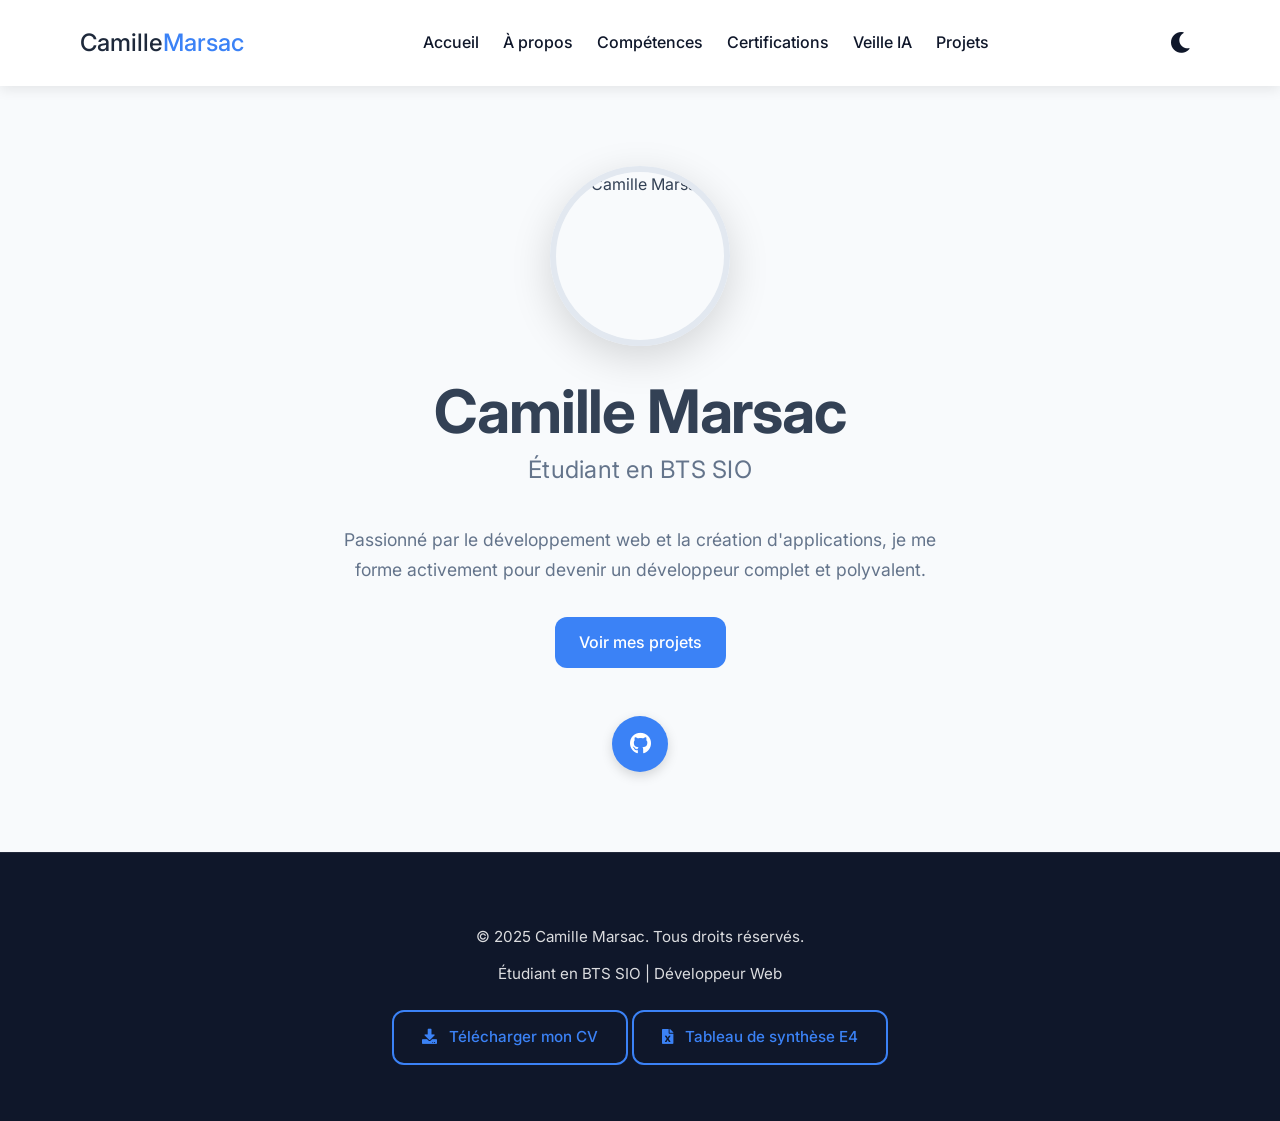
==== commit 70bce0f5: "ajout du tableau de synthèse dans le footer (temporaire)" ====
--- a/index.html
+++ b/index.html
@@ -850,8 +850,11 @@
             <p>Étudiant en BTS SIO | Développeur Web</p>
 
             <div class="footer-buttons">
-                <a href="cv/CV_Camille_Marsac.pdf" class="btn cv-btn" download>
+                <a href="cv/CV_Camille_Marsac.pdf" class="btn foot-btn" download>
                     <i class="fas fa-download"></i> Télécharger mon CV
+                </a>
+                <a href="https://mtb849.sharepoint.com/:x:/r/sites/3-BTSSIOPromo2024-2026-LivretApprentissageCamilleMarsac/Documents%20partages/Livret%20Apprentissage%20Camille%20Marsac/6-%20Annexe%206-1%20-%20Tableau%20de%20synth%C3%A8se%20-%20Epreuve%20E4%20-%20BTS%20SIO%202024.xlsx?d=wdfd3e6232f2f4662a221cf7059a9c595&csf=1&web=1&e=X2Dej0" class="btn foot-btn" target="_blank">
+                    <i class="fas fa-file-excel"></i> Tableau de synthèse E4
                 </a>
             </div>
         </div>
--- a/css/style.css
+++ b/css/style.css
@@ -1131,7 +1131,7 @@
     text-align: center;
 }
 
-.cv-btn {
+.foot-btn {
     background-color: transparent;
     color: var(--primary-color);
     border: 2px solid var(--primary-color);
@@ -1143,7 +1143,7 @@
     font-size: 0.95rem;
 }
 
-.cv-btn:hover {
+.foot-btn:hover {
     background-color: var(--primary-color);
     color: #ffffff;
     border: 2px solid var(--primary-color);
@@ -1152,7 +1152,7 @@
 }
 
 
-.cv-btn i {
+.foot-btn i {
     margin-right: 0.5rem;
 }
 
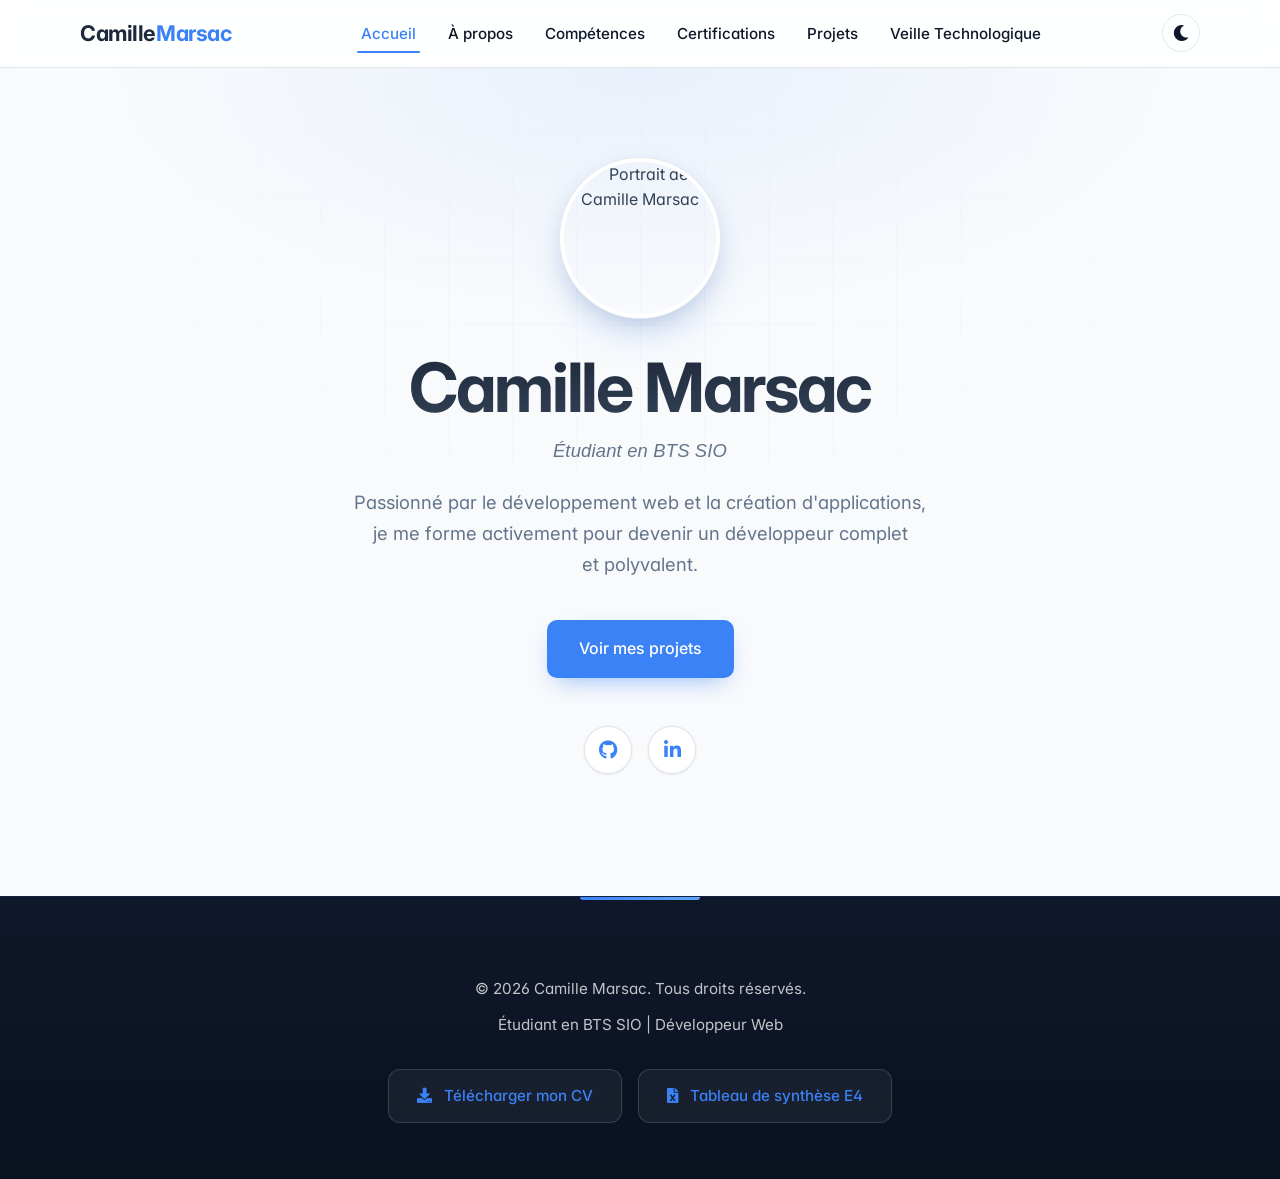
==== commit 6f592c5a: "correction bug" ====
--- a/index.html
+++ b/index.html
@@ -8,35 +8,36 @@
     <link rel="preconnect" href="https://fonts.googleapis.com">
     <link rel="preconnect" href="https://fonts.gstatic.com" crossorigin>
     <link href="https://fonts.googleapis.com/css2?family=Inter:wght@300;400;500;600;700&display=swap" rel="stylesheet">
-    <link rel="stylesheet" href="css/style.css?v=3.0">
+    <link rel="stylesheet" href="css/style.css?v=5.0">
+    <link rel="stylesheet" href="css/refresh.css?v=2.0">
     <!-- Font Awesome pour les icônes -->
     <link rel="stylesheet" href="https://cdnjs.cloudflare.com/ajax/libs/font-awesome/5.15.4/css/all.min.css">
 </head>
 <body>
     <header class="header">
         <nav class="navbar container">
-            <a href="#accueil" class="logo nav-link">Camille<span>Marsac</span></a>
+            <a href="index.html" class="logo">Camille<span>Marsac</span></a>
             <ul class="nav-menu">
                 <li class="nav-item">
-                    <a href="#accueil" class="nav-link active">Accueil</a>
+                    <a href="index.html" class="nav-link">Accueil</a>
                 </li>
                 <li class="nav-item">
-                    <a href="#apropos" class="nav-link">À propos</a>
+                    <a href="about.html" class="nav-link">À propos</a>
                 </li>
                 <li class="nav-item">
-                    <a href="#competences" class="nav-link">Compétences</a>
+                    <a href="competences.html" class="nav-link">Compétences</a>
                 </li>
                 <li class="nav-item">
-                    <a href="#certifications" class="nav-link">Certifications</a>
+                    <a href="certifications.html" class="nav-link">Certifications</a>
                 </li>
                 <li class="nav-item">
-                    <a href="#veille" class="nav-link">Veille IA</a>
+                    <a href="projects.html" class="nav-link">Projets</a>
                 </li>
                 <li class="nav-item">
-                    <a href="#projets" class="nav-link">Projets</a>
+                    <a href="veille.html" class="nav-link">Veille Technologique</a>
                 </li>
             </ul>
-            <button class="theme-toggle" id="themeToggle" aria-label="Toggle dark mode">
+            <button class="theme-toggle" id="themeToggle" aria-label="Basculer mode sombre">
                 <i class="fas fa-moon"></i>
             </button>
             <div class="hamburger">
@@ -48,820 +49,47 @@
     </header>
 
     <main>
-        <section id="accueil" class="hero page-active">
+        <section class="hero">
             <div class="container">
                 <div class="hero-content fade-in">
-                    <img src="img/profile.jpg" alt="Camille Marsac" class="hero-img">
+                    <img src="img/profile.jpg" alt="Portrait de Camille Marsac" class="hero-img">
                     <h1 class="hero-title">Camille Marsac</h1>
                     <h2 class="hero-subtitle">Étudiant en BTS SIO</h2>
                     <p class="hero-text">
                         Passionné par le développement web et la création d'applications, je me forme activement pour devenir un développeur complet et polyvalent.
                     </p>
                     <div class="hero-btns">
-                        <a href="#projets" class="btn nav-link">Voir mes projets</a>
+                        <a href="projects.html" class="btn">Voir mes projets</a>
                     </div>
                     <div class="hero-social">
-                        <a href="https://github.com/Camille-msc" target="_blank" title="GitHub">
+                        <a href="https://github.com/Camille-msc" target="_blank" rel="noopener noreferrer" title="Profil GitHub de Camille Marsac" aria-label="Profil GitHub">
                             <i class="fab fa-github"></i>
                         </a>
-                        <!-- Linkedin Non opérationnel
-                        <a href="https://www.linkedin.com/in/camille-marsac" target="_blank" title="LinkedIn">
+                        <a href="https://www.linkedin.com/in/camille-marsac-b8574a3b9/" target="_blank" rel="noopener noreferrer" title="Profil LinkedIn de Camille Marsac" aria-label="Profil LinkedIn">
                             <i class="fab fa-linkedin-in"></i>
                         </a>
-                        -->
                     </div>
                 </div>
             </div>
         </section>
-
-        <section id="apropos" class="about section page-inactive">
-            <div class="container">
-                <div class="section-title">
-                    <h2>À propos de moi</h2>
-                </div>
-
-                <!-- Hero About : Photo + Présentation -->
-                <div class="about-hero">
-                    <img src="img/about.jpg" alt="Camille Marsac" class="about-hero-img">
-                    <div class="about-hero-content">
-                        <h3 class="about-hero-title">Qui suis-je ?</h3>
-                        <p class="about-hero-text">
-                            Bonjour, je m’appelle Camille Marsac, j’ai 19 ans. Je suis actuellement en BTS SIO, option SLAM. J’ai obtenu un baccalauréat général avec les options NSI et mathématiques. J’ai toujours été passionné par l’informatique et je vais vous présenter mon parcours, mes compétences, mes certifications, ma veille sur l’intelligence artificielle, ainsi que les projets que j’ai pu réaliser.                 
-                        </p>
-                    </div>
-                </div>
-
-                <!-- Timeline Horizontale : Parcours Académique -->
-                <div class="about-timeline-section">
-                    <h3 class="about-section-title">Parcours Académique</h3>
-                    <div class="timeline-horizontal">
-                        <!-- Brevet -->
-                        <div class="timeline-h-item">
-                            <div class="timeline-h-icon">
-                                <i class="fas fa-medal"></i>
-                            </div>
-                            <div class="timeline-h-card">
-                                <h4>Brevet des collèges</h4>
-                                <p>Mention Bien</p>
-                                <span class="timeline-h-date">2021</span>
-                            </div>
-                        </div>
-
-                        <!-- Bac -->
-                        <div class="timeline-h-item">
-                            <div class="timeline-h-icon">
-                                <i class="fas fa-award"></i>
-                            </div>
-                            <div class="timeline-h-card">
-                                <h4>Bac Général</h4>
-                                <p>Options NSI et Mathématiques</p>
-                                <span class="timeline-h-date">2024</span>
-                            </div>
-                        </div>
-
-                        <!-- PIX -->
-                        <div class="timeline-h-item">
-                            <div class="timeline-h-icon">
-                                <i class="fas fa-certificate"></i>
-                            </div>
-                            <div class="timeline-h-card">
-                                <h4>Certification PIX</h4>
-                                <p>570 points - Compétences numériques certifiées</p>
-                                <span class="timeline-h-date">07 novembre 2025</span>
-                            </div>
-                        </div>
-
-                        <!-- BTS SIO -->
-                        <div class="timeline-h-item">
-                            <div class="timeline-h-icon">
-                                <i class="fas fa-graduation-cap"></i>
-                            </div>
-                            <div class="timeline-h-card">
-                                <h4>BTS SIO SLAM</h4>
-                                <p>Solutions Logicielles et Applications Métiers</p>
-                                <span class="timeline-h-date">2024 - 2026</span>
-                            </div>
-                        </div>
-                    </div>
-                </div>
-
-                <!-- Info Cards : Formation / Objectif / Centres d'intérêt -->
-                <div class="about-info-section">
-                    <h3 class="about-section-title">Informations Complémentaires</h3>
-                    <div class="about-info-cards">
-                        <!-- Formation -->
-                        <div class="info-card">
-                            <div class="info-card-icon">
-                                <i class="fas fa-book"></i>
-                            </div>
-                            <h4 class="info-card-title">Formation</h4>
-                            <p>BTS SIO option SLAM - Solutions Logicielles et Applications Métiers</p>
-                        </div>
-
-                        <!-- Objectif -->
-                        <div class="info-card">
-                            <div class="info-card-icon">
-                                <i class="fas fa-bullseye"></i>
-                            </div>
-                            <h4 class="info-card-title">Objectif</h4>
-                            <p>Devenir développeur full-stack et contribuer à des projets innovants dans le domaine du numérique</p>
-                        </div>
-
-                        <!-- Centres d'intérêt -->
-                        <div class="info-card">
-                            <div class="info-card-icon">
-                                <i class="fas fa-lightbulb"></i>
-                            </div>
-                            <h4 class="info-card-title">Centres d'intérêt</h4>
-                            <p>Technologies web, Intelligence artificielle, Cybersécurité</p>
-                        </div>
-                    </div>
-                </div>
-
-            </div>
-        </section>
-
-        <section id="competences" class="skills section page-inactive">
-            <div class="container">
-                <div class="section-title">
-                    <h2>Mes Compétences</h2>
-                </div>
-                <div class="skills-wrapper">
-                    <!-- Section Langages -->
-                    <div class="skills-category">
-                        <h3 class="category-title">Langages</h3>
-                        <div class="skills-grid">
-                            <!-- Java -->
-                            <div class="skill-card">
-                                <div class="skill-icon">
-                                    <i class="fab fa-java"></i>
-                                </div>
-                                <h4 class="skill-title">Java</h4>
-                                <p>Développement orienté objet avec architecture MVC</p>
-                                <a href ="#projet-mtconges-detail">MTConges</a>
-                            </div>
-
-                            <!-- Python -->
-                            <div class="skill-card">
-                                <div class="skill-icon">
-                                    <i class="fab fa-python"></i>
-                                </div>
-                                <h4 class="skill-title">Python</h4>
-                                <p>Scripting et développement d'applications back-end</p>
-                            </div>
-
-                            <!-- PHP -->
-                            <div class="skill-card">
-                                <div class="skill-icon">
-                                    <i class="fab fa-php"></i>
-                                </div>
-                                <h4 class="skill-title">PHP</h4>
-                                <p>Développement web back-end et création d'API</p>
-                                <a href ="#projet-cnp-detail">CNP</a>
-                                <a href ="#projet-rftg-detail">RFTG</a>
-
-                            </div>
-
-                            <!-- MySQL -->
-                            <div class="skill-card">
-                                <div class="skill-icon">
-                                    <i class="fas fa-database"></i>
-                                </div>
-                                <h4 class="skill-title">MySQL</h4>
-                                <p>Conception et gestion de bases de données relationnelles</p>
-                                <a href ="#projet-cnp-detail">CNP</a>
-                                <a href ="#projet-rftg-detail">RFTG</a>
-                                <a href ="#projet-mtconges-detail">MTConges</a>
-                            </div>
-                        </div>
-                    </div>
-
-                    <!-- Section Frameworks / Technologies -->
-                    <div class="skills-category">
-                        <h3 class="category-title">Frameworks / Technologies</h3>
-                        <div class="skills-grid">
-                            <!-- Laravel -->
-                            <div class="skill-card">
-                                <div class="skill-icon">
-                                    <i class="fab fa-laravel"></i>
-                                </div>
-                                <h4 class="skill-title">Laravel</h4>
-                                <p>Framework PHP pour applications web robustes</p>
-                                <a href ="#projet-cnp-detail">CNP</a>
-                                <a href ="#projet-rftg-detail">RFTG</a>
-                            </div>
-
-                            <!-- API REST -->
-                            <div class="skill-card">
-                                <div class="skill-icon">
-                                    <i class="fas fa-exchange-alt"></i>
-                                </div>
-                                <h4 class="skill-title">API REST</h4>
-                                <p>Conception et consommation d'API RESTful sécurisées</p>
-                                <a href ="#projet-rftg-detail">RFTG</a>
-                            </div>
-                        </div>
-                    </div>
-
-                    <!-- Section Environnements -->
-                    <div class="skills-category">
-                        <h3 class="category-title">Environnements</h3>
-                        <div class="skills-grid">
-                            <!-- VS Code -->
-                            <div class="skill-card">
-                                <div class="skill-icon">
-                                    <i class="fas fa-code"></i>
-                                </div>
-                                <h4 class="skill-title">VS Code</h4>
-                                <p>IDE principal pour le développement web</p>
-                                <a href ="#projet-cnp-detail">CNP</a>
-                                <a href ="#projet-rftg-detail">RFTG</a>
-                                <a href ="#projet-mtconges-detail">MTConges</a>
-                                <a href ="#projet-podologue-detail">Site Podologie</a>
-                            </div>
-
-                            <!-- Android Studio -->
-                            <div class="skill-card">
-                                <div class="skill-icon">
-                                    <i class="fab fa-android"></i>
-                                </div>
-                                <h4 class="skill-title">Android Studio</h4>
-                                <p>Développement d'applications mobiles Android</p>
-                                <a href ="#projet-rftg-detail">RFTG</a>
-                            </div>
-
-                            <!-- IntelliJ / Eclipse -->
-                            <div class="skill-card">
-                                <div class="skill-icon">
-                                    <i class="fas fa-laptop-code"></i>
-                                </div>
-                                <h4 class="skill-title">IntelliJ / Eclipse</h4>
-                                <p>IDE pour développement Java avancé et productif</p>
-                            </div>
-                        </div>
-                    </div>
-
-                    <!-- Section Outils -->
-                    <div class="skills-category">
-                        <h3 class="category-title">Outils</h3>
-                        <div class="skills-grid">
-                            <!-- Git / GitHub -->
-                            <div class="skill-card">
-                                <div class="skill-icon">
-                                    <i class="fab fa-github"></i>
-                                </div>
-                                <h4 class="skill-title">Git / GitHub</h4>
-                                <p>Gestion de versions et collaboration sur projets</p>
-                                <a href ="#projet-rftg-detail">RFTG</a>
-                                <a href ="#projet-podologue-detail">Site Podologie</a>
-                            </div>
-
-                            <!-- Postman -->
-                            <div class="skill-card">
-                                <div class="skill-icon">
-                                    <i class="fas fa-paper-plane"></i>
-                                </div>
-                                <h4 class="skill-title">Postman</h4>
-                                <p>Test et documentation d'API REST</p>
-                                <a href ="#projet-rftg-detail">RFTG</a>
-                            </div>
-
-                            <!-- Trello / Confluence -->
-                            <div class="skill-card">
-                                <div class="skill-icon">
-                                    <i class="fab fa-trello"></i>
-                                </div>
-                                <h4 class="skill-title">Trello / Confluence</h4>
-                                <p>Gestion de projet et documentation collaborative</p>
-                                <a href ="#projet-rftg-detail">RFTG</a>
-                            </div>
-                        </div>
-                    </div>
-                </div>
-            </div>
-        </section>
-
-        <section id="certifications" class="certifications section page-inactive">
-            <div class="container">
-                <div class="section-title">
-                    <h2>Mes Certifications</h2>
-                </div>
-
-                <div class="certifications-container">
-                    <!-- Certification PIX -->
-                    <div class="certification-card">
-                        <i class="fas fa-certificate certification-icon"></i>
-                        <h3 class="certification-title">Certification PIX</h3>
-                        <p class="certification-desc">
-                            Compétences numériques certifiées — Score : <strong>570 points</strong><br>
-                            Obtenue le 07 novembre 2025.
-                        </p>
-                    </div>
-
-                    <!-- Certification CNIL -->
-                    <div class="certification-card">
-                        <i class="fas fa-shield-alt certification-icon"></i>
-                        <h3 class="certification-title">MOOC RGPD (CNIL)</h3>
-                        <p class="certification-desc">
-                            Sensibilisation et d’initiation des professionnels à la protection des données et accompagnement de leur mise en conformité.<br>
-                            Délivrée en 2025.
-                        </p>
-                    </div>
-
-                    <!-- Certification ANSSI -->
-                    <div class="certification-card">
-                        <i class="fas fa-shield-alt certification-icon"></i>
-                        <h3 class="certification-title">MOOC Cybersécurité (ANSSI)</h3>
-                        <p class="certification-desc">
-                            Sensibilisation à la sécurité numérique et aux bonnes pratiques en entreprise.
-                            Délivrée en 2025.
-                        </p>
-                    </div>
-                </div>
-            </div>
-        </section>
-
-        <!-- Section Veille IA -->
-        <section id="veille" class="veille section page-inactive">
-            <div class="container">
-                <div class="section-title">
-                    <h2>Veille Technologique IA</h2>
-                </div>
-                <div class="veille-intro">
-                    <p>Veille technologique sur l'intelligence artificielle générative entre 2024 et 2026.</p>
-                </div>
-                <div class="veille-topics-container">
-                    <!-- Carte 1: Présentation -->
-                    <a href="#veille-presentation" class="veille-topic-card nav-link">
-                        <div class="veille-topic-icon">
-                            <i class="fas fa-brain"></i>
-                        </div>
-                        <div class="veille-topic-content">
-                            <span class="veille-topic-category">Introduction</span>
-                            <h3 class="veille-topic-title">Présentation générale</h3>
-                            <p class="veille-topic-description">
-                                Découvrez l'état actuel de l'IA générative entre 2024 et 2025, son adoption et ses enjeux.
-                            </p>
-                        </div>
-                    </a>
-
-                    <!-- Carte 2: Apports aux humains -->
-                    <a href="#veille-apports" class="veille-topic-card nav-link">
-                        <div class="veille-topic-icon">
-                            <i class="fas fa-users"></i>
-                        </div>
-                        <div class="veille-topic-content">
-                            <span class="veille-topic-category">Impact</span>
-                            <h3 class="veille-topic-title">L'IA pour les humains</h3>
-                            <p class="veille-topic-description">
-                                Comment l'IA générative transforme le travail des développeurs et augmente les capacités humaines.
-                            </p>
-                        </div>
-                    </a>
-
-                    <!-- Carte 3: Comparaison temporelle -->
-                    <a href="#veille-evolution" class="veille-topic-card nav-link">
-                        <div class="veille-topic-icon">
-                            <i class="fas fa-clock"></i>
-                        </div>
-                        <div class="veille-topic-content">
-                            <span class="veille-topic-category">Évolution</span>
-                            <h3 class="veille-topic-title">Passé, Présent, Futur</h3>
-                            <p class="veille-topic-description">
-                                L'évolution de l'IA avant 2022, son état actuel et les tendances pour 2025-2026.
-                            </p>
-                        </div>
-                    </a>
-                </div>
-            </div>
-        </section>
-
-        <!-- Page détail : Présentation -->
-        <section id="veille-presentation" class="veille-detail section page-inactive">
-            <div class="container">
-                <a href="#veille" class="back-link nav-link">
-                    <i class="fas fa-arrow-left"></i> Retour à la veille
-                </a>
-
-                <div class="veille-detail-header">
-                    <h1>Présentation générale de l'IA générative (2024–2025)</h1>
-                    <span class="veille-topic-category">Introduction</span>
-                </div>
-
-                <div class="veille-detail-content">
-                    <div class="veille-detail-text">
-                        <p>Entre 2024 et 2025, l'intelligence artificielle générative s'impose comme une technologie centrale du numérique. Elle permet de produire du texte, du code, des images, de la voix ou des vidéos à partir de simples instructions humaines.</p>
-
-                        <p>Des outils comme OpenAI ChatGPT, Google Gemini ou Anthropic Claude sont désormais intégrés au quotidien des particuliers comme des entreprises. L'IA générative n'est plus expérimentale : elle devient un outil de productivité standard, notamment dans le développement logiciel, la création de contenu et l'automatisation.</p>
-
-                        <p>Cependant, cette adoption rapide soulève des enjeux importants : fiabilité des réponses, biais, sécurité des données et dépendance aux modèles propriétaires. Ces questions structurent aujourd'hui l'évolution de l'IA.</p>
-                    </div>
-
-                    <a href="#veille-apports" class="veille-nav-arrow veille-nav-next nav-link">
-                        <i class="fas fa-chevron-right"></i>
-                    </a>
-                </div>
-            </div>
-        </section>
-
-        <!-- Page détail : Apports aux humains -->
-        <section id="veille-apports" class="veille-detail section page-inactive">
-            <div class="container">
-                <a href="#veille" class="back-link nav-link">
-                    <i class="fas fa-arrow-left"></i> Retour à la veille
-                </a>
-
-                <div class="veille-detail-header">
-                    <h1>Ce que l'IA apporte aux humains (et aux développeurs)</h1>
-                    <span class="veille-topic-category">Impact</span>
-                </div>
-
-                <div class="veille-detail-content">
-                    <a href="#veille-presentation" class="veille-nav-arrow veille-nav-prev nav-link">
-                        <i class="fas fa-chevron-left"></i>
-                    </a>
-
-                    <div class="veille-detail-text">
-                        <p>L'IA générative agit comme un assistant cognitif. Elle ne remplace pas l'humain, mais augmente ses capacités.</p>
-
-                        <h3>Pour les humains en général :</h3>
-                        <ul>
-                            <li>Gain de temps sur les tâches répétitives ou complexes</li>
-                            <li>Accès facilité à l'information et à la création</li>
-                            <li>Démocratisation de compétences (écriture, design, analyse)</li>
-                        </ul>
-
-                        <h3>Pour les développeurs en particulier :</h3>
-                        <ul>
-                            <li>Aide à la génération de code, au debug et à la documentation</li>
-                            <li>Accélération du prototypage et de l'apprentissage de nouveaux langages</li>
-                            <li>Recentrage du métier sur la logique, l'architecture et la sécurité</li>
-                        </ul>
-
-                        <p>Des outils comme GitHub Copilot ou Cursor transforment le développeur en superviseur intelligent de l'IA, capable de guider, corriger et valider les productions automatiques.</p>
-                    </div>
-
-                    <a href="#veille-evolution" class="veille-nav-arrow veille-nav-next nav-link">
-                        <i class="fas fa-chevron-right"></i>
-                    </a>
-                </div>
-            </div>
-        </section>
-
-        <!-- Page détail : Évolution -->
-        <section id="veille-evolution" class="veille-detail section page-inactive">
-            <div class="container">
-                <a href="#veille" class="back-link nav-link">
-                    <i class="fas fa-arrow-left"></i> Retour à la veille
-                </a>
-
-                <div class="veille-detail-header">
-                    <h1>L'IA : avant, présent et futur</h1>
-                    <span class="veille-topic-category">Évolution</span>
-                </div>
-
-                <div class="veille-detail-content">
-                    <a href="#veille-apports" class="veille-nav-arrow veille-nav-prev nav-link">
-                        <i class="fas fa-chevron-left"></i>
-                    </a>
-
-                    <div class="veille-detail-text">
-                        <h3>Avant (avant 2022)</h3>
-                        <p>L'IA était surtout spécialisée et invisible : moteurs de recommandation, reconnaissance d'images, systèmes experts. Peu accessible au grand public.</p>
-
-                        <h3>Présent (2025 - 2026)</h3>
-                        <p>L'IA devient :</p>
-                        <ul>
-                            <li><strong>Générative</strong> (création de contenu)</li>
-                            <li><strong>Multimodale</strong> (texte, image, voix, code)</li>
-                            <li><strong>Interactive</strong> (dialogue naturel)</li>
-                        </ul>
-                        <p>Elle est intégrée dans les IDE, les outils bureautiques et les plateformes cloud. La question n'est plus "peut-on l'utiliser ?" mais "comment bien l'utiliser ?"</p>
-
-                        <h3>Futur (2026)</h3>
-                        <p>Les tendances majeures :</p>
-                        <ul>
-                            <li><strong>IA agentique :</strong> capable de planifier et d'agir seule</li>
-                            <li><strong>Coopération entre plusieurs IA spécialisées</strong> (multi-agents)</li>
-                            <li><strong>Industrialisation de l'IA</strong> comme une infrastructure, au même titre que le cloud</li>
-                            <li><strong>Renforcement de la réglementation,</strong> notamment avec l'AI Act européen</li>
-                        </ul>
-                        <p>L'humain restera central, mais son rôle évoluera vers la prise de décision, le contrôle et la responsabilité.</p>
-                    </div>
-                </div>
-            </div>
-        </section>
-
-        <section id="projets" class="projects section page-inactive">
-            <div class="container">
-                <div class="section-title">
-                    <h2>Mes Projets</h2>
-                </div>
-                <div class="projects-container">
-                    <!-- Projet Site Podologue -->
-                    <div class="project-card">
-                        <img src="img/projet-podologue.jpg" alt="Site web de podologie" class="project-img">
-                        <div class="project-content">
-                            <span class="project-category">Développement Web</span>
-                            <h3 class="project-title">Site web pour une podologue</h3>
-                            <p class="project-description">
-                                Création d'un site web professionnel pour une podologue à Argentan, incluant une présentation des services et des informations de contact.
-                            </p>
-                            <div class="project-links">
-                                <a href="http://podologue-argentan.com" target="_blank" class="project-link">
-                                    Voir le projet <i class="fas fa-arrow-right"></i>
-                                </a>
-                                <a href="#projet-podologue-detail" class="project-link nav-link">
-                                    En savoir plus <i class="fas fa-info-circle"></i>
-                                </a>
-                            </div>
-                        </div>
-                    </div>
-
-                    <!-- Projet RFTG -->
-                    <div class="project-card">
-                        <img src="img/projet-rftg.jpg" alt="Application de réservation de DVD" class="project-img">
-                        <div class="project-content">
-                            <span class="project-category">Application Web, Mobile et API</span>
-                            <h3 class="project-title">Application de réservation de DVD</h3>
-                            <p class="project-description">
-                                Portant le nom de <strong>RFTG</strong>, cette application permet de mettre en pratique de nombreuses notions apprises dans le cadre du BTS SIO. Elle permet la réservation de DVD dans un parc d'attraction avec une partie applicative mobile pour les clients, une partie web pour les administrateurs ainsi qu'une API REST connectée à une base de données inspirée du modèle Sakila.
-                            </p>
-
-                            <div class="project-links">
-                                <a href="#" class="project-link">
-                                    En développement <i class="fas fa-hammer"></i>
-                                </a>
-                                <a href="#projet-rftg-detail" class="project-link nav-link">
-                                    En savoir plus <i class="fas fa-info-circle"></i>
-                                </a>
-                            </div>
-                        </div>
-                    </div>
-
-                    <!-- Projet MTCcongés -->
-                    <div class="project-card">
-                        <img src="img/mtconges_mainpage_calendrier.png" alt="Application MTCcongés" class="project-img">
-                        <div class="project-content">
-                            <span class="project-category">Application Java • BTS SIO</span>
-                            <h3 class="project-title">MTCcongés</h3>
-                            <p class="project-description">
-                                Application de gestion des congés développée en Java 17 avec une interface Swing et une base de données MySQL. Architecture MVC permettant aux employés de demander des congés, aux responsables de les valider et aux administrateurs de gérer les comptes utilisateurs.
-                            </p>
-                            <div class="project-links">
-                                <a href="#projet-mtconges-detail" class="project-link nav-link">
-                                    En savoir plus <i class="fas fa-info-circle"></i>
-                                </a>
-                            </div>
-                        </div>
-                    </div>
-
-                    <!-- Projet Portfolio -->
-                    <div class="project-card">
-                        <img src="img/projet-portfolio.jpg" alt="Portfolio personnel" class="project-img">
-                        <div class="project-content">
-                            <span class="project-category">Projet Personnel</span>
-                            <h3 class="project-title">Portfolio personnel</h3>
-                            <p class="project-description">
-                                Conception et réalisation de mon portfolio personnel, mettant en valeur mes compétences et mes projets.
-                            </p>
-                            <a href="#" class="project-link">
-                                Vous le consultez actuellement <i class="fas fa-eye"></i>
-                            </a>
-                        </div>
-                    </div>
-
-                    <!-- Projet Assureur -->
-                    <div class="project-card">
-                        <img src="img/assureur_logo.png" alt="Mission Assureur" class="project-img">
-                        <div class="project-content">
-                            <span class="project-category">Expérience professionnelle</span>
-                            <h3 class="project-title">Mission en entreprise - Client Assureur</h3>
-                            <p class="project-description">
-                                Participation au développement d'une application interne pour un client assureur : codage, tests et documentation dans un environnement professionnel.
-                            </p>
-                            <div class="project-links">
-                                <a href="#projet-assureur-detail" class="project-link nav-link">
-                                    En savoir plus <i class="fas fa-info-circle"></i>
-                                </a>
-                            </div>
-                        </div>
-                    </div>
-                </div>
-            </div>
-        </section>
-
-        <!-- Section Détails Projet Podologue -->
-        <section id="projet-podologue-detail" class="project-detail section page-inactive">
-            <div class="container">
-                <a href="#projets" class="back-link nav-link">
-                    <i class="fas fa-arrow-left"></i> Retour aux projets
-                </a>
-
-                <div class="project-detail-header">
-                    <h1>Site web pour une podologue</h1>
-                    <span class="project-category">Site Web Professionnel</span>
-                </div>
-
-                <div class="project-detail-content">
-                    <div class="project-detail-image">
-                        <img src="img/projet-podologue.jpg" alt="Site web podologue">
-                    </div>
-
-                    <div class="project-detail-info">
-                        <h2>Présentation du projet</h2>
-                        <p>Site vitrine professionnel développé pour une podologue afin de créer une présence en ligne professionnelle et attirer de nouveaux patients.</p>
-
-                        <h3>Détails du projet</h3>
-                        <ul>
-                            <li><strong>Technologies utilisées :</strong> HTML, CSS, JavaScript. Hébergeur : O2Switch, FileZilla pour la mise en service sur l'hébergeur</li>
-                            <li><strong>Durée :</strong> 2 semaines</li>
-                            <li><strong>Fonctionnalités :</strong> Site vitrine responsive, présentation des services, HTTPS</li>
-                            <li><strong>Objectifs :</strong> Créer une présence en ligne professionnelle pour attirer de nouveaux patients. Accessible sur la première page de recherche.</li>
-                        </ul>
-
-                        <h3>Défis relevés</h3>
-                        <p>Adapter le design aux besoins spécifiques du secteur médical tout en conservant une interface moderne et accessible.</p>
-
-                        <div class="project-detail-links">
-                            <a href="https://podologue-argentan.com/" target="_blank" class="btn btn-primary">
-                                <i class="fas fa-external-link-alt"></i> Voir le site
-                            </a>
-                        </div>
-                    </div>
-                </div>
-            </div>
-        </section>
-
-        <!-- Section Détails Projet RFTG -->
-        <section id="projet-rftg-detail" class="project-detail section page-inactive">
-            <div class="container">
-                <a href="#projets" class="back-link nav-link">
-                    <i class="fas fa-arrow-left"></i> Retour aux projets
-                </a>
-
-                <div class="project-detail-header">
-                    <h1>Application de réservation de DVD - RFTG</h1>
-                    <span class="project-category">Application Full-Stack • BTS SIO</span>
-                </div>
-
-                <div class="project-detail-content">
-                    <div class="project-detail-image">
-                        <img src="img/projet-rftg.jpg" alt="Application RFTG">
-                    </div>
-
-                    <div class="project-detail-info">
-                        <h2>Présentation du projet</h2>
-                        <p>Système complet de gestion de DVD pour un parc à thème, incluant une interface web administrative et une application mobile pour les utilisateurs.</p>
-
-                        <h3>Architecture</h3>
-                        <p>Le projet RFTG est structuré en quatre composantes principales, chacune portant un nom inspiré de l'univers Mario :</p>
-                        <ul>
-                            <li><strong>Luigi - Application Mobile :</strong> Application Android développée en Java permettant aux clients du parc d'attraction de consulter et réserver des DVD depuis leur smartphone.</li>
-                            <li><strong>Mario - Application Web :</strong> Interface web d'administration développée en PHP permettant aux gestionnaires de gérer le catalogue de DVD, les réservations et les utilisateurs.</li>
-                            <li><strong>Toad - API Webservice :</strong> API REST sécurisée servant de pont entre les applications clientes (Luigi et Mario) et la base de données, garantissant une communication fluide et sécurisée.</li>
-                            <li><strong>Peach - Base de données :</strong> Base de données MySQL inspirée du modèle Sakila, stockant l'ensemble des informations relatives aux DVD, aux clients et aux réservations.</li>
-                        </ul>
-
-                        <div class="project-detail-screenshots">
-                            <div class="screenshots-grid">
-                                <img src="img/Mario_RFTG.png" alt="Application Web Mario - RFTG">
-                                <img src="img/Luigi_RFTG.png" alt="Application Mobile Luigi - RFTG">
-                            </div>
-                        </div>
-
-                        <h3>Détails du projet</h3>
-                        <ul>
-                            <li><strong>Technologies utilisées :</strong> PHP, MySQL, Java, XML, REST API, Android Studio</li>
-                            <li><strong>Durée :</strong> Projet en cours</li>
-                            <li><strong>Modules :</strong> Gestion des réservations, authentification, interface mobile et web</li>
-                            <li><strong>Objectif :</strong> Créer un système complet de gestion de DVD pour un parc à thème</li>
-                        </ul>
-
-                        <h3>Défis techniques</h3>
-                        <p>Communication entre l'application mobile et le serveur via une API REST sécurisée, gestion multi-interface (web + mobile) et synchronisation des données avec la base MySQL.</p>
-                    </div>
-                </div>
-            </div>
-        </section>
-
-        <!-- Section Détails Projet Assureur -->
-        <section id="projet-assureur-detail" class="project-detail section page-inactive">
-            <div class="container">
-                <a href="#projets" class="back-link nav-link">
-                    <i class="fas fa-arrow-left"></i> Retour aux projets
-                </a>
-
-                <div class="project-detail-header">
-                    <h1>Mission professionnelle - Application interne pour un assureur</h1>
-                    <span class="project-category">Expérience professionnelle</span>
-                </div>
-
-                <div class="project-detail-content">
-                    <div class="project-detail-image">
-                        <img src="img/assureur_logo.png" alt="Mission Assureur">
-                    </div>
-
-                    <div class="project-detail-info">
-                        <h2>Présentation</h2>
-                        <p>Mission réalisée au sein de mon entreprise pour le compte d'un client assureur. J'ai contribué au développement complet d'une application interne en intervenant sur les phases de codage, de tests et de documentation.</p>
-
-                        <h3>Détails de la mission</h3>
-                        <ul>
-                            <li><strong>Contexte :</strong> Mission en entreprise pour un client du secteur de l'assurance</li>
-                            <li><strong>Rôle :</strong> Développeur - Participation au développement d'une application interne</li>
-                            <li><strong>Missions principales :</strong> Développement et codage de fonctionnalités, tests et validation de l'application, rédaction de la documentation technique</li>
-                            <li><strong>Technologies utilisées :</strong> Laravel, SQL, PHP, JavaScript</li>
-                        </ul>
-
-                        <h3>Compétences développées</h3>
-                        <p>Travail en équipe dans un contexte client, respect des normes et procédures du secteur de l'assurance, rigueur dans les tests et la documentation, compréhension des enjeux métier d'un assureur, développement avec le framework Laravel.</p>
-                    </div>
-                </div>
-            </div>
-        </section>
-
-        <!-- Section Détails Projet MTCcongés -->
-        <section id="projet-mtconges-detail" class="project-detail section page-inactive">
-            <div class="container">
-                <a href="#projets" class="back-link nav-link">
-                    <i class="fas fa-arrow-left"></i> Retour aux projets
-                </a>
-
-                <div class="project-detail-header">
-                    <h1>MTCcongés - Application de gestion des congés</h1>
-                    <span class="project-category">Application Java • BTS SIO</span>
-                </div>
-
-                <div class="project-detail-content">
-                    <div class="project-detail-image">
-                        <img src="img/mtconges_mainpage_calendrier.png" alt="Application MTCcongés">
-                    </div>
-
-                    <div class="project-detail-info">
-                        <h2>Présentation</h2>
-                        <p>Application de gestion des congés développée dans le cadre d'un projet BTS SIO SLAM. Conçue en Java 17 avec une interface Swing et une base de données MySQL, elle suit une architecture MVC structurée permettant une séparation claire entre logique métier, interface et persistance des données.</p>
-
-                        <h3>Objectifs du projet</h3>
-                        <p>Créer une solution complète permettant aux employés de demander des congés, aux responsables de les valider et aux administrateurs de gérer les comptes utilisateurs, le tout dans un environnement sécurisé et conforme aux bonnes pratiques.</p>
-
-                        <h3>Fonctionnalités principales</h3>
-                        <ul>
-                            <li><strong>Authentification sécurisée :</strong> Connexion avec verrouillage automatique, réinitialisation de mot de passe, contrôles de session</li>
-                            <li><strong>Gestion des rôles :</strong> Admin (gestion utilisateurs), Responsable (validation demandes), Employé (dépôt et suivi)</li>
-                            <li><strong>Architecture MVC :</strong> Modèle (POJO + DAO), Vue (Swing adaptative), Contrôleur (logique métier)</li>
-                        </ul>
-
-                        <h3>Aspects techniques et sécurité</h3>
-                        <ul>
-                            <li>Protection contre injections SQL</li>
-                            <li>Durée de session limitée</li>
-                            <li>Vérifications côté client et serveur</li>
-                            <li>Système de logging complet pour traçage et débogage</li>
-                            <li>Conformité RGPD</li>
-                        </ul>
-
-                        <h3>Technologies utilisées</h3>
-                        <ul>
-                            <li><strong>Langage :</strong> Java 17</li>
-                            <li><strong>Interface :</strong> Java Swing</li>
-                            <li><strong>Base de données :</strong> MySQL</li>
-                            <li><strong>Architecture :</strong> MVC avec DAO et POJO</li>
-                            <li><strong>Sécurité :</strong> Authentification, RGPD, logging</li>
-                        </ul>
-
-                        <h3>Compétences développées</h3>
-                        <p>Développement Java 17 & Swing • Architecture logicielle MVC • Conception de base de données MySQL • DAO & POJO • Sécurité, authentification, RGPD • Logging, débogage et gestion des erreurs • Gestion des rôles et permissions</p>
-
-                        <div class="project-detail-screenshots">
-                            <h3>Captures d'écran</h3>
-                            <div class="screenshots-grid">
-                                <img src="img/mtconges_login-screen.png" alt="Écran de connexion MTCcongés">
-                            </div>
-                        </div>
-                    </div>
-                </div>
-            </div>
-        </section>
+    </main>
 
     <footer class="footer">
         <div class="container">
-            <p>&copy; 2025 Camille Marsac. Tous droits réservés.</p>
+            <p>&copy; 2026 Camille Marsac. Tous droits réservés.</p>
             <p>Étudiant en BTS SIO | Développeur Web</p>
-
             <div class="footer-buttons">
-                <a href="cv/CV_Camille_Marsac.pdf" class="btn foot-btn" download>
+                <a href="cv/CV_Camille_Marsac.pdf" class="btn foot-btn" target="_blank" rel="noopener noreferrer">
                     <i class="fas fa-download"></i> Télécharger mon CV
                 </a>
-                <a href="https://mtb849.sharepoint.com/:x:/r/sites/3-BTSSIOPromo2024-2026-LivretApprentissageCamilleMarsac/Documents%20partages/Livret%20Apprentissage%20Camille%20Marsac/6-%20Annexe%206-1%20-%20Tableau%20de%20synth%C3%A8se%20-%20Epreuve%20E4%20-%20BTS%20SIO%202024.xlsx?d=wdfd3e6232f2f4662a221cf7059a9c595&csf=1&web=1&e=X2Dej0" class="btn foot-btn" target="_blank">
+                <a href="https://mtb849.sharepoint.com/:x:/r/sites/3-BTSSIOPromo2024-2026-LivretApprentissageCamilleMarsac/Documents%20partages/Livret%20Apprentissage%20Camille%20Marsac/6-%20Annexe%206-1%20-%20Tableau%20de%20synth%C3%A8se%20-%20Epreuve%20E4%20-%20BTS%20SIO%202024.xlsx?d=wdfd3e6232f2f4662a221cf7059a9c595&csf=1&web=1&e=X2Dej0" class="btn foot-btn" target="_blank" rel="noopener noreferrer">
                     <i class="fas fa-file-excel"></i> Tableau de synthèse E4
                 </a>
             </div>
         </div>
     </footer>
 
-    <!-- appeler script js -->
-<script src="js/main.js"></script>
+    <script src="js/nav.js"></script>
+    <script src="js/transitions.js"></script>
 </body>
-
-</html>+</html>
--- a/css/style.css
+++ b/css/style.css
@@ -1,4 +1,12 @@
 /* variables globales */
+html {
+    color-scheme: light;
+}
+
+body.dark-mode {
+    color-scheme: dark;
+}
+
 :root {
     --primary-color: #3B82F6;
     --primary-hover: #2563EB;
@@ -99,10 +107,7 @@
     border-color: var(--primary-color);
 }
 
-body.dark-mode .footer {
-    background-color: var(--light-color);
-    border-top: 1px solid var(--border-color);
-}
+
 
 body.dark-mode .timeline-h-card,
 body.dark-mode .info-card {
@@ -674,10 +679,137 @@
 }
 
 .timeline-h-location {
-    display: block;
-    font-size: 0.85rem;
+    display: flex;
+    align-items: center;
+    justify-content: center;
+    gap: 0.3rem;
+    font-size: 0.8rem;
     color: var(--text-light);
-    font-style: italic;
+    margin-bottom: 0.6rem;
+}
+
+.timeline-h-future {
+    display: inline-block;
+    font-size: 0.72rem;
+    font-weight: 600;
+    color: var(--primary-color);
+    background: rgba(59, 130, 246, 0.1);
+    border: 1px solid rgba(59, 130, 246, 0.25);
+    border-radius: 999px;
+    padding: 0.15rem 0.6rem;
+    margin-bottom: 0.5rem;
+}
+
+/* ─────────────────────────────────────────
+   Parcours Académique — nouveau design
+   ───────────────────────────────────────── */
+
+.acad-grid {
+    display: grid;
+    grid-template-columns: repeat(3, 1fr);
+    gap: 1.5rem;
+    max-width: 860px;
+    margin: 2rem auto 0;
+    position: relative;
+}
+
+.acad-grid::before {
+    content: '';
+    position: absolute;
+    top: 17px;
+    left: calc(16.66% + 1.5rem);
+    right: calc(16.66% + 1.5rem);
+    height: 2px;
+    background: linear-gradient(to right,
+        rgba(59, 130, 246, 0.6),
+        rgba(59, 130, 246, 0.2) 50%,
+        rgba(59, 130, 246, 0.6));
+    z-index: 0;
+}
+
+.acad-item {
+    display: flex;
+    flex-direction: column;
+    align-items: center;
+    position: relative;
+    z-index: 1;
+}
+
+.acad-year {
+    display: inline-flex;
+    align-items: center;
+    justify-content: center;
+    background: var(--primary-color);
+    color: #fff;
+    font-size: 0.75rem;
+    font-weight: 700;
+    padding: 0.3rem 1rem;
+    border-radius: 999px;
+    margin-bottom: 1.25rem;
+    white-space: nowrap;
+    box-shadow: 0 4px 14px rgba(59, 130, 246, 0.35);
+    letter-spacing: 0.01em;
+}
+
+
+.acad-card {
+    background: var(--light-color);
+    border: 1px solid var(--border-color);
+    border-radius: 16px;
+    padding: 1.75rem 1.5rem;
+    text-align: center;
+    width: 100%;
+    transition: transform 0.3s ease, box-shadow 0.3s ease, border-color 0.3s ease;
+}
+
+.acad-card:hover {
+    transform: translateY(-5px);
+    box-shadow: 0 16px 40px rgba(0, 0, 0, 0.1);
+    border-color: rgba(59, 130, 246, 0.3);
+}
+
+.acad-card h4 {
+    font-size: 1.05rem;
+    font-weight: 700;
+    color: var(--text-color);
+    margin-bottom: 0.4rem;
+    letter-spacing: -0.01em;
+}
+
+.acad-location {
+    display: inline-flex;
+    align-items: center;
+    gap: 0.3rem;
+    font-size: 0.78rem;
+    color: var(--text-light);
+    margin-bottom: 0.85rem;
+}
+
+.acad-badge {
+    display: inline-block;
+    font-size: 0.7rem;
+    font-weight: 600;
+    color: var(--primary-color);
+    background: rgba(59, 130, 246, 0.08);
+    border: 1px solid rgba(59, 130, 246, 0.2);
+    border-radius: 999px;
+    padding: 0.2rem 0.65rem;
+    margin-bottom: 0.65rem;
+}
+
+.acad-desc {
+    font-size: 0.87rem;
+    color: var(--text-light);
+    line-height: 1.55;
+    margin: 0;
+}
+
+@media (max-width: 640px) {
+    .acad-grid {
+        grid-template-columns: 1fr;
+        max-width: 360px;
+    }
+    .acad-grid::before { display: none; }
 }
 
 /* ─────────────────────────────────────────
@@ -821,9 +953,10 @@
 .skill-card p {
     color: var(--text-light);
     line-height: 1.6;
-    margin-bottom: 1.5rem;
+    margin-bottom: 0;
     font-size: 0.95rem;
 }
+
 
 .skill-bar {
     width: 100%;
@@ -1102,11 +1235,10 @@
 }
 
 .footer {
-    background-color: var(--dark-color);
-    color: var(--light-color);
+    background-color: #0F172A;
+    color: #ffffff;
     padding: 3.5rem 0 2.5rem 0;
     text-align: center;
-    transition: background-color 0.4s cubic-bezier(0.4, 0, 0.2, 1);
     border-top: 1px solid rgba(255, 255, 255, 0.08);
 }
 
@@ -1178,7 +1310,7 @@
 }
 
 ::-webkit-scrollbar-track {
-    background: #f1f1f1;
+    background: var(--bg-color);
 }
 
 ::-webkit-scrollbar-thumb {
@@ -1904,4 +2036,360 @@
         width: 100%;
         text-align: center;
     }
+}
+
+/* ============================================
+   TRANSITIONS DE NAVIGATION ENTRE PAGES
+   ============================================ */
+
+/* État initial (invisible) avant l'animation d'entrée */
+main.main-entree {
+    opacity: 0;
+    transform: translateY(16px);
+}
+
+/* Active la transition CSS (ajoutée juste avant de retirer main-entree) */
+main.main-transition {
+    transition: opacity 0.26s ease-out, transform 0.26s ease-out;
+}
+
+/* État de sortie (animation vers le haut et invisible) */
+main.main-sortie {
+    opacity: 0 !important;
+    transform: translateY(-16px) !important;
+    transition: opacity 0.23s ease-in, transform 0.23s ease-in !important;
+}
+
+/* ============================================
+   VEILLE — SECTIONS STRUCTURÉES (Passé / Présent / Futur)
+   ============================================ */
+
+/* Conteneur d'une section numérotée */
+.veille-section {
+    margin-bottom: 4rem;
+}
+
+/* En-tête de section : numéro + titre */
+.veille-section-header {
+    display: flex;
+    align-items: flex-start;
+    gap: 1.25rem;
+    margin-bottom: 1.5rem;
+}
+
+/* Numéro de section (01, 02, 03) ou icône */
+.veille-section-numero {
+    flex-shrink: 0;
+    width: 56px;
+    height: 56px;
+    border-radius: 50%;
+    background-color: var(--primary-color);
+    color: var(--light-color);
+    display: flex;
+    align-items: center;
+    justify-content: center;
+    font-size: 1rem;
+    font-weight: 700;
+    letter-spacing: 0.02em;
+    box-shadow: 0 4px 12px rgba(59, 130, 246, 0.3);
+    margin-top: 0.25rem;
+}
+
+/* Titre de la section numérotée */
+.veille-section-titre {
+    font-size: 1.6rem;
+    color: var(--secondary-color);
+    font-weight: 600;
+    line-height: 1.3;
+    margin-bottom: 0;
+}
+
+/* Adapter le style des paragraphes et listes dans veille-detail-text
+   pour la nouvelle page mono-colonne */
+.veille-section .veille-detail-text {
+    max-width: 100%;
+}
+
+/* ============================================
+   CARTES SOURCES — GRILLE ÉDITORIALE
+   ============================================ */
+
+/* Sous-titre de catégorie de sources */
+.sources-sous-titre {
+    font-size: 1.1rem;
+    font-weight: 600;
+    color: var(--text-light);
+    text-transform: uppercase;
+    letter-spacing: 0.06em;
+    margin-top: 2.5rem;
+    margin-bottom: 1.25rem;
+    padding-bottom: 0.5rem;
+    border-bottom: 1px solid var(--border-color);
+}
+
+/* Grille responsive : 3 colonnes → 2 tablette → 1 mobile */
+.sources-grid {
+    display: grid;
+    grid-template-columns: repeat(3, 1fr);
+    gap: 1.5rem;
+    margin-top: 0;
+    margin-bottom: 0;
+}
+
+/* Carte source — style éditorial */
+.source-card {
+    background-color: var(--light-color);
+    border-radius: var(--border-radius);
+    overflow: hidden;
+    box-shadow: var(--shadow);
+    border: 1px solid var(--border-color);
+    transition: var(--transition);
+    text-decoration: none;
+    color: var(--text-color);
+    display: flex;
+    flex-direction: column;
+}
+
+.source-card::after {
+    display: none;
+}
+
+.source-card:hover {
+    transform: translateY(-8px);
+    box-shadow: var(--shadow-hover);
+    color: var(--text-color);
+    border-color: var(--primary-color);
+}
+
+/* Zone image de la carte */
+.source-card-image {
+    width: 100%;
+    height: 170px;
+    overflow: hidden;
+    background-color: var(--bg-color);
+    display: flex;
+    align-items: center;
+    justify-content: center;
+    flex-shrink: 0;
+}
+
+/* Screenshot (mode normal) */
+.source-card-image img {
+    width: 100%;
+    height: 100%;
+    object-fit: cover;
+    transition: transform 0.4s cubic-bezier(0.4, 0, 0.2, 1);
+    display: block;
+}
+
+.source-card:hover .source-card-image img {
+    transform: scale(1.05);
+}
+
+/* Favicon (mode fallback) */
+.source-card-image img.source-card-favicon {
+    width: 64px;
+    height: 64px;
+    object-fit: contain;
+    border-radius: 8px;
+}
+
+/* Corps de la carte */
+.source-card-body {
+    padding: 1rem 1.25rem 1.25rem;
+    flex: 1;
+    display: flex;
+    flex-direction: column;
+    gap: 0.5rem;
+}
+
+/* Badge domaine */
+.source-card-domain {
+    font-size: 0.75rem;
+    color: var(--primary-color);
+    background-color: rgba(59, 130, 246, 0.1);
+    padding: 0.2rem 0.7rem;
+    border-radius: 20px;
+    font-weight: 500;
+    display: inline-block;
+    width: fit-content;
+    white-space: nowrap;
+    overflow: hidden;
+    text-overflow: ellipsis;
+    max-width: 100%;
+}
+
+/* Titre de l'article */
+.source-card-title {
+    font-size: 0.9rem;
+    font-weight: 600;
+    color: var(--secondary-color);
+    line-height: 1.45;
+    margin: 0;
+}
+
+/* ─── Mode sombre — nouvelles sections ──── */
+
+body.dark-mode .veille-section-titre {
+    color: var(--text-color);
+}
+
+body.dark-mode .sources-sous-titre {
+    color: var(--text-light);
+    border-bottom-color: var(--border-color);
+}
+
+body.dark-mode .source-card {
+    background-color: var(--light-color);
+    border-color: var(--border-color);
+}
+
+body.dark-mode .source-card-image {
+    background-color: var(--bg-color);
+}
+
+body.dark-mode .source-card-title {
+    color: var(--text-color);
+}
+
+/* ─── Responsive cartes sources (hors colonne sticky) ──────────── */
+
+@media (max-width: 991px) {
+    /* Seulement si les sources ne sont PAS dans la colonne sticky */
+    .sources-grid:not(.veille-colonne-sources .sources-grid) {
+        grid-template-columns: repeat(2, 1fr);
+    }
+}
+
+@media (max-width: 576px) {
+    .sources-grid {
+        grid-template-columns: 1fr;
+    }
+
+    .veille-section-titre {
+        font-size: 1.3rem;
+    }
+
+    .veille-section-numero {
+        width: 48px;
+        height: 48px;
+        font-size: 0.9rem;
+    }
+}
+
+@media (max-width: 768px) {
+    .veille-section-header {
+        align-items: flex-start;
+    }
+}
+
+/* ============================================
+   VEILLE — LAYOUT DEUX COLONNES
+   Texte (gauche ~65%) + Sources sticky (droite ~35%)
+   ============================================ */
+
+/* Grille principale du layout veille */
+.veille-layout {
+    display: grid;
+    grid-template-columns: 65fr 35fr;
+    gap: 3rem;
+    align-items: start;
+}
+
+/* Colonne de gauche : texte des trois sections */
+.veille-colonne-texte {
+    min-width: 0; /* évite le débordement du texte */
+}
+
+/* Colonne de droite : sources en position sticky */
+.veille-colonne-sources {
+    position: sticky;
+    top: calc(70px + 1.5rem); /* hauteur du header + marge */
+    max-height: calc(100vh - 70px - 3rem);
+    overflow-y: auto;
+    /* Scrollbar fine et discrète */
+    scrollbar-width: thin;
+    scrollbar-color: var(--primary-color) transparent;
+}
+
+.veille-colonne-sources::-webkit-scrollbar {
+    width: 4px;
+}
+
+.veille-colonne-sources::-webkit-scrollbar-track {
+    background: transparent;
+}
+
+.veille-colonne-sources::-webkit-scrollbar-thumb {
+    background-color: var(--border-color);
+    border-radius: 4px;
+}
+
+.veille-colonne-sources::-webkit-scrollbar-thumb:hover {
+    background-color: var(--primary-color);
+}
+
+/* En-tête des sources dans la colonne sticky */
+.veille-colonne-sources .veille-section-header {
+    margin-bottom: 0.75rem;
+}
+
+/* Les sources-grid dans la colonne sticky → 1 colonne */
+.veille-colonne-sources .sources-grid {
+    grid-template-columns: 1fr;
+    gap: 0.875rem;
+}
+
+/* Image plus compacte dans la colonne sticky */
+.veille-colonne-sources .source-card-image {
+    height: 130px;
+}
+
+/* Corps de carte légèrement plus compact */
+.veille-colonne-sources .source-card-body {
+    padding: 0.75rem 1rem 1rem;
+}
+
+/* Sous-titre de catégorie plus compact dans la colonne */
+.veille-colonne-sources .sources-sous-titre {
+    font-size: 0.8rem;
+    margin-top: 1.25rem;
+    margin-bottom: 0.75rem;
+}
+
+/* ─── Responsive : passage en colonne unique sous 1024px ──── */
+
+@media (max-width: 1024px) {
+    .veille-layout {
+        grid-template-columns: 1fr;
+        gap: 0;
+    }
+
+    /* Désactiver le sticky sur mobile/tablette */
+    .veille-colonne-sources {
+        position: static;
+        max-height: none;
+        overflow-y: visible;
+    }
+
+    /* Rétablir la grille multi-colonnes pour les sources en mode colonne unique */
+    .veille-colonne-sources .sources-grid {
+        grid-template-columns: repeat(2, 1fr);
+        gap: 1.25rem;
+    }
+
+    .veille-colonne-sources .source-card-image {
+        height: 160px;
+    }
+
+    .veille-colonne-sources .sources-sous-titre {
+        font-size: 1rem;
+        margin-top: 2rem;
+    }
+}
+
+@media (max-width: 576px) {
+    .veille-colonne-sources .sources-grid {
+        grid-template-columns: 1fr;
+    }
 }
--- a/css/refresh.css
+++ b/css/refresh.css
@@ -0,0 +1,1848 @@
+/* ============================================================
+   REFRESH.CSS — Calque d'améliorations visuelles
+   Conserve la palette existante, améliore :
+   - rythme typographique
+   - hiérarchie et espacement
+   - cartes et états hover
+   - hero, footer, nav
+   - responsive
+   ============================================================ */
+
+/* Variables additionnelles (pas de changement de couleurs) */
+:root {
+    --radius-sm: 8px;
+    --radius-md: 14px;
+    --radius-lg: 20px;
+    --shadow-xs: 0 1px 2px rgba(15, 23, 42, 0.04), 0 0 0 1px rgba(15, 23, 42, 0.04);
+    --shadow-soft: 0 10px 30px -12px rgba(15, 23, 42, 0.15), 0 2px 6px rgba(15, 23, 42, 0.04);
+    --shadow-strong: 0 24px 60px -20px rgba(15, 23, 42, 0.25), 0 4px 12px rgba(15, 23, 42, 0.06);
+    --gradient-primary: linear-gradient(135deg, #3B82F6 0%, #60A5FA 100%);
+    --gradient-soft: linear-gradient(180deg, rgba(59, 130, 246, 0.06) 0%, rgba(59, 130, 246, 0) 100%);
+}
+
+body.dark-mode {
+    --shadow-xs: 0 1px 2px rgba(0, 0, 0, 0.3), 0 0 0 1px rgba(255, 255, 255, 0.05);
+    --shadow-soft: 0 10px 30px -12px rgba(0, 0, 0, 0.5);
+    --shadow-strong: 0 24px 60px -20px rgba(0, 0, 0, 0.6);
+}
+
+/* Typo — meilleure lisibilité */
+body {
+    font-feature-settings: "ss01", "cv11";
+    text-rendering: optimizeLegibility;
+}
+
+h1, h2, h3, h4 {
+    letter-spacing: -0.015em;
+    text-wrap: balance;
+}
+
+p {
+    text-wrap: pretty;
+}
+
+/* ============================================
+   HEADER — plus fin, plus moderne
+   ============================================ */
+.header {
+    backdrop-filter: saturate(180%) blur(12px);
+    -webkit-backdrop-filter: saturate(180%) blur(12px);
+    background-color: rgba(255, 255, 255, 0.85);
+    box-shadow: none;
+    border-bottom: 1px solid var(--border-color);
+}
+
+body.dark-mode .header {
+    background-color: rgba(30, 41, 59, 0.8);
+}
+
+.navbar {
+    padding: 0.9rem 1rem;
+}
+
+.logo {
+    font-size: 1.35rem;
+    letter-spacing: -0.02em;
+}
+
+.nav-link {
+    font-size: 0.95rem;
+    font-weight: 500;
+    padding: 0.5rem 0.25rem;
+}
+
+.nav-link.active {
+    color: var(--primary-color);
+}
+
+.nav-link::after {
+    height: 2px;
+    bottom: -2px;
+    border-radius: 2px;
+}
+
+.theme-toggle {
+    width: 38px;
+    height: 38px;
+    font-size: 1rem;
+    border: 1px solid var(--border-color);
+}
+
+/* ============================================
+   HERO — Accueil plus affirmé
+   ============================================ */
+.hero {
+    min-height: calc(100vh - 72px);
+    padding: 3rem 0 5rem;
+    background:
+        radial-gradient(ellipse 70% 50% at 50% 0%, rgba(59, 130, 246, 0.08) 0%, transparent 60%),
+        var(--bg-color);
+    position: relative;
+    overflow: hidden;
+}
+
+.hero::before {
+    content: '';
+    position: absolute;
+    inset: 0;
+    background-image:
+        linear-gradient(to right, rgba(59, 130, 246, 0.04) 1px, transparent 1px),
+        linear-gradient(to bottom, rgba(59, 130, 246, 0.04) 1px, transparent 1px);
+    background-size: 64px 64px;
+    mask-image: radial-gradient(ellipse 80% 60% at 50% 30%, black 0%, transparent 70%);
+    -webkit-mask-image: radial-gradient(ellipse 80% 60% at 50% 30%, black 0%, transparent 70%);
+    pointer-events: none;
+}
+
+body.dark-mode .hero::before {
+    background-image:
+        linear-gradient(to right, rgba(96, 165, 250, 0.06) 1px, transparent 1px),
+        linear-gradient(to bottom, rgba(96, 165, 250, 0.06) 1px, transparent 1px);
+}
+
+.hero-content {
+    position: relative;
+    z-index: 2;
+}
+
+.hero-img {
+    width: 160px;
+    height: 160px;
+    border: 4px solid var(--light-color);
+    box-shadow:
+        0 0 0 1px var(--border-color),
+        0 20px 50px -20px rgba(59, 130, 246, 0.4),
+        0 10px 30px -10px rgba(15, 23, 42, 0.2);
+}
+
+.hero-title {
+    font-size: clamp(2.5rem, 6vw, 4.25rem);
+    font-weight: 700;
+    letter-spacing: -0.035em;
+    margin-bottom: 1rem;
+    background: linear-gradient(180deg, var(--secondary-color) 0%, var(--text-color) 100%);
+    -webkit-background-clip: text;
+    background-clip: text;
+    -webkit-text-fill-color: transparent;
+}
+
+body.dark-mode .hero-title {
+    background: linear-gradient(180deg, var(--text-color) 0%, var(--text-light) 100%);
+    -webkit-background-clip: text;
+    background-clip: text;
+    -webkit-text-fill-color: transparent;
+}
+
+.hero-subtitle {
+    font-size: 1.15rem;
+    color: var(--text-light);
+    font-weight: 400;
+    font-style: italic;
+    margin-bottom: 1.5rem;
+    letter-spacing: 0.01em;
+    display: block;
+    padding: 0;
+    background: none;
+    border: none;
+    border-radius: 0;
+}
+
+.hero-subtitle::before {
+    content: none;
+}
+
+@keyframes pulse-dot {
+    0%, 100% { opacity: 1; }
+    50% { opacity: 0.5; }
+}
+
+.hero-text {
+    font-size: 1.15rem;
+    line-height: 1.7;
+    max-width: 620px;
+    margin-bottom: 2.5rem;
+}
+
+.hero-btns .btn {
+    padding: 1rem 2rem;
+    font-size: 1rem;
+    border-radius: 10px;
+    box-shadow: 0 10px 25px -10px rgba(59, 130, 246, 0.6);
+}
+
+.hero-btns .btn:hover {
+    box-shadow: 0 16px 40px -10px rgba(59, 130, 246, 0.7);
+}
+
+.hero-social a {
+    width: 48px;
+    height: 48px;
+    background-color: var(--light-color);
+    color: var(--primary-color);
+    border: 1px solid var(--border-color);
+    box-shadow: var(--shadow-xs);
+    font-size: 1.2rem;
+}
+
+.hero-social a:hover {
+    background-color: var(--primary-color);
+    color: #fff;
+    border-color: var(--primary-color);
+}
+
+/* ============================================
+   SECTION TITLES — plus modernes
+   ============================================ */
+.section-title {
+    margin-bottom: 3.5rem;
+}
+
+.section-title h2 {
+    font-size: clamp(2rem, 4vw, 2.75rem);
+    font-weight: 700;
+    letter-spacing: -0.025em;
+    padding-bottom: 0;
+    color: var(--text-color);
+}
+
+body.dark-mode .section-title h2 {
+    color: var(--text-color);
+}
+
+.section-title h2::after {
+    width: 48px;
+    height: 4px;
+    border-radius: 2px;
+    bottom: -14px;
+    background: var(--gradient-primary);
+}
+
+/* ============================================
+   CARDS — Unifier look & feel
+   ============================================ */
+.project-card,
+.skill-card,
+.certification-card,
+.info-card,
+.timeline-h-card {
+    border-radius: var(--radius-md);
+    box-shadow: var(--shadow-xs);
+    border: 1px solid var(--border-color);
+    background-color: var(--light-color);
+    transition: transform 0.3s cubic-bezier(0.4, 0, 0.2, 1),
+                box-shadow 0.3s cubic-bezier(0.4, 0, 0.2, 1),
+                border-color 0.3s cubic-bezier(0.4, 0, 0.2, 1);
+}
+
+.project-card:hover,
+.skill-card:hover,
+.certification-card:hover,
+.info-card:hover,
+.timeline-h-card:hover {
+    transform: translateY(-6px);
+    box-shadow: var(--shadow-soft);
+    border-color: rgba(59, 130, 246, 0.35);
+}
+
+/* ============================================
+   PROJECTS — grille et cartes projet
+   ============================================ */
+.projects-container {
+    grid-template-columns: repeat(auto-fill, minmax(340px, 1fr));
+    gap: 1.75rem;
+    align-items: start;
+}
+
+.project-card {
+    overflow: hidden;
+    padding-bottom: 0.25rem;
+}
+
+.project-card .project-img {
+    height: 210px;
+    object-fit: cover;
+    transition: transform 0.6s cubic-bezier(0.4, 0, 0.2, 1);
+}
+
+.project-card:hover .project-img {
+    transform: scale(1.04);
+}
+
+.project-content {
+    padding: 1.75rem;
+}
+
+.project-category {
+    font-size: 0.72rem;
+    font-weight: 600;
+    letter-spacing: 0.06em;
+    text-transform: uppercase;
+    padding: 0.35rem 0.8rem;
+    background-color: rgba(59, 130, 246, 0.1);
+    border-radius: 6px;
+    margin-bottom: 1rem;
+}
+
+.project-title {
+    font-size: 1.3rem;
+    font-weight: 600;
+    margin-bottom: 0.5rem;
+    color: var(--text-color);
+    letter-spacing: -0.015em;
+}
+
+.project-description {
+    font-size: 0.95rem;
+    line-height: 1.65;
+    margin-bottom: 1.25rem;
+}
+
+.project-links {
+    display: flex;
+    flex-wrap: wrap;
+    gap: 0.8rem;
+    padding-top: 1rem;
+    border-top: 1px solid var(--border-color);
+    align-items: center;
+}
+
+.project-link {
+    font-size: 0.9rem;
+    font-weight: 500;
+    padding: 0.5rem 0.8rem;
+    border-radius: 8px;
+    transition: all 0.25s ease;
+}
+
+.project-link:hover {
+    background-color: rgba(59, 130, 246, 0.1);
+}
+
+/* ============================================
+   SKILLS
+   ============================================ */
+.skills-grid {
+    grid-template-columns: repeat(auto-fill, minmax(240px, 1fr));
+    gap: 1.5rem;
+    align-items: start;
+}
+
+.skill-links {
+    padding-top: 0.75rem;
+    display: flex;
+    flex-wrap: wrap;
+    justify-content: center;
+    gap: 0.2rem;
+}
+
+.skill-card {
+    padding: 1.75rem 1.5rem;
+    background-color: var(--light-color);
+}
+
+body.dark-mode .skill-card {
+    background-color: var(--light-color);
+}
+
+.skill-icon {
+    font-size: 2.5rem;
+    width: 64px;
+    height: 64px;
+    border-radius: 14px;
+    display: flex;
+    align-items: center;
+    justify-content: center;
+    background: linear-gradient(135deg, rgba(59, 130, 246, 0.1), rgba(96, 165, 250, 0.15));
+    color: var(--primary-color);
+    margin-bottom: 1.25rem;
+}
+
+.skill-card p {
+    min-height: 0;
+    margin-bottom: 0.5rem;
+}
+
+.skill-card a {
+    display: inline-block;
+    margin: 0.2rem;
+    padding: 0.25rem 0.7rem;
+    font-size: 0.78rem;
+    font-weight: 500;
+    border-radius: 999px;
+    background-color: var(--bg-color);
+    border: 1px solid var(--border-color);
+    color: var(--text-light);
+    transition: all 0.2s ease;
+}
+
+.skill-card a:hover {
+    background-color: var(--primary-color);
+    color: #fff;
+    border-color: var(--primary-color);
+    transform: translateY(-1px);
+}
+
+.category-title {
+    font-size: 1.4rem;
+    font-weight: 600;
+    letter-spacing: -0.015em;
+    color: var(--text-color);
+    padding-bottom: 1rem;
+    margin-bottom: 2rem;
+}
+
+.category-title::after {
+    width: 40px;
+    height: 3px;
+    background: var(--gradient-primary);
+    border-radius: 2px;
+}
+
+/* ============================================
+   ABOUT
+   ============================================ */
+.about-hero-img {
+    width: 180px;
+    height: 180px;
+    border: 4px solid var(--light-color);
+    box-shadow:
+        0 0 0 1px var(--border-color),
+        0 20px 50px -20px rgba(59, 130, 246, 0.4);
+}
+
+.about-hero-title {
+    font-size: 2rem;
+    color: var(--text-color);
+    font-weight: 700;
+    letter-spacing: -0.02em;
+}
+
+.about-hero-text {
+    text-align: left;
+    font-size: 1.08rem;
+    line-height: 1.8;
+    color: var(--text-light);
+}
+
+.about-section-title {
+    font-size: 1.6rem;
+    color: var(--text-color);
+    font-weight: 600;
+}
+
+.timeline-horizontal::before {
+    top: 35px;
+    height: 2px;
+    background: linear-gradient(to right,
+        transparent,
+        rgba(59, 130, 246, 0.4) 20%,
+        rgba(59, 130, 246, 0.4) 80%,
+        transparent);
+}
+
+/* Défilement horizontal à la molette, barre stylée */
+.timeline-horizontal {
+    display: flex;
+    flex-wrap: nowrap;
+    overflow-x: auto;
+    overflow-y: hidden;
+    gap: 2rem;
+    padding: 1rem 0.25rem 1.75rem;
+    scroll-behavior: smooth;
+    scrollbar-width: thin;
+    scrollbar-color: rgba(59, 130, 246, 0.55) transparent;
+    overscroll-behavior-x: contain;
+}
+
+.timeline-horizontal::-webkit-scrollbar {
+    height: 8px;
+}
+
+.timeline-horizontal::-webkit-scrollbar-track {
+    background: rgba(59, 130, 246, 0.08);
+    border-radius: 999px;
+}
+
+.timeline-horizontal::-webkit-scrollbar-thumb {
+    background: linear-gradient(90deg, rgba(59, 130, 246, 0.55), rgba(96, 165, 250, 0.7));
+    border-radius: 999px;
+}
+
+.timeline-horizontal::-webkit-scrollbar-thumb:hover {
+    background: linear-gradient(90deg, rgba(59, 130, 246, 0.8), rgba(96, 165, 250, 0.9));
+}
+
+.timeline-horizontal .timeline-h-item {
+    flex: 0 0 240px;
+    min-width: 240px;
+}
+
+.timeline-h-icon {
+    width: 72px;
+    height: 72px;
+    background: var(--gradient-primary);
+    border: 4px solid var(--bg-color);
+    box-shadow: 0 10px 25px -8px rgba(59, 130, 246, 0.4);
+    font-size: 0.68rem;
+    font-weight: 700;
+    letter-spacing: -0.01em;
+    line-height: 1.3;
+    text-align: center;
+    font-family: inherit;
+}
+
+.timeline-h-card {
+    padding: 1.5rem 1.25rem;
+}
+
+.timeline-h-card h4 {
+    font-size: 1.05rem;
+    color: var(--text-color);
+}
+
+.info-card {
+    padding: 2rem 1.75rem;
+    border-top: none;
+    position: relative;
+    overflow: hidden;
+}
+
+.info-card::before {
+    content: '';
+    position: absolute;
+    top: 0;
+    left: 0;
+    right: 0;
+    height: 3px;
+    background: var(--gradient-primary);
+    transform: scaleX(0);
+    transform-origin: left;
+    transition: transform 0.4s ease;
+}
+
+.info-card:hover::before {
+    transform: scaleX(1);
+}
+
+.info-card-icon {
+    width: 60px;
+    height: 60px;
+    font-size: 1.6rem;
+    background: linear-gradient(135deg, rgba(59, 130, 246, 0.1), rgba(96, 165, 250, 0.15));
+    color: var(--primary-color);
+    box-shadow: none;
+}
+
+.info-card-title {
+    color: var(--text-color);
+    font-size: 1.2rem;
+}
+
+/* ============================================
+   CERTIFICATIONS
+   ============================================ */
+.certifications-container {
+    grid-template-columns: repeat(auto-fill, minmax(300px, 1fr));
+    gap: 1.75rem;
+    align-items: start;
+}
+
+.certification-card {
+    padding: 2.25rem 1.75rem;
+    background-color: var(--light-color);
+    position: relative;
+    overflow: hidden;
+    align-self: start;
+    display: flex;
+    flex-direction: column;
+    align-items: center;
+    text-align: center;
+}
+
+body.dark-mode .certification-card {
+    background-color: var(--light-color);
+}
+
+.certification-icon {
+    width: 70px;
+    height: 70px;
+    border-radius: 18px;
+    display: flex !important;
+    align-items: center;
+    justify-content: center;
+    background: linear-gradient(135deg, rgba(59, 130, 246, 0.1), rgba(96, 165, 250, 0.18));
+    color: var(--primary-color);
+    font-size: 2rem;
+    line-height: 1 !important;
+    padding: 0;
+    margin: 0 auto 1.5rem;
+}
+
+/* Neutraliser les styles Font Awesome par défaut qui décalent le glyphe vers le haut */
+.certification-icon::before {
+    display: block;
+    line-height: 1 !important;
+    margin: 0 !important;
+}
+
+.certification-title {
+    font-size: 1.25rem;
+    color: var(--text-color);
+    font-weight: 600;
+}
+
+.certification-desc {
+    color: var(--text-light);
+    line-height: 1.7;
+}
+
+.certification-desc strong {
+    color: var(--primary-color);
+}
+
+/* ============================================
+   FOOTER
+   ============================================ */
+.footer {
+    background: linear-gradient(180deg, #0F172A 0%, #0a1220 100%);
+    padding: 4rem 0 2.5rem;
+    position: relative;
+    border-top: 1px solid rgba(59, 130, 246, 0.15);
+}
+
+.footer::before {
+    content: '';
+    position: absolute;
+    top: 0;
+    left: 50%;
+    transform: translateX(-50%);
+    width: 120px;
+    height: 3px;
+    background: var(--gradient-primary);
+    border-radius: 0 0 4px 4px;
+}
+
+.footer p {
+    opacity: 0.75;
+}
+
+.footer-buttons {
+    display: flex;
+    gap: 1rem;
+    justify-content: center;
+    flex-wrap: wrap;
+    margin-top: 2rem;
+}
+
+.foot-btn {
+    background-color: rgba(255, 255, 255, 0.05);
+    color: #fff;
+    border: 1px solid rgba(255, 255, 255, 0.15);
+    backdrop-filter: blur(8px);
+}
+
+.foot-btn:hover {
+    background-color: var(--primary-color);
+    border-color: var(--primary-color);
+    color: #fff;
+}
+
+/* ============================================
+   PROJECT DETAIL — pages détail
+   ============================================ */
+.project-detail {
+    padding: 4rem 0 5rem;
+    background:
+        radial-gradient(ellipse 60% 40% at 50% 0%, rgba(59, 130, 246, 0.06) 0%, transparent 50%),
+        var(--bg-color);
+}
+
+.back-link {
+    padding: 0.6rem 1rem;
+    border-radius: 8px;
+    background-color: var(--light-color);
+    border: 1px solid var(--border-color);
+    font-size: 0.9rem;
+    box-shadow: var(--shadow-xs);
+}
+
+.back-link:hover {
+    background-color: var(--primary-color);
+    color: #fff;
+    transform: translateX(-3px);
+    border-color: var(--primary-color);
+}
+
+.project-detail-header h1 {
+    font-size: clamp(2rem, 4.5vw, 3rem);
+    font-weight: 700;
+    letter-spacing: -0.025em;
+    margin-bottom: 1.25rem;
+}
+
+.project-detail-image {
+    border-radius: var(--radius-lg);
+    box-shadow: var(--shadow-strong);
+    max-height: 440px;
+}
+
+.project-detail-image img {
+    max-height: 440px;
+    object-fit: cover;
+}
+
+.project-detail-info h2 {
+    font-size: 1.75rem;
+    color: var(--text-color);
+    font-weight: 700;
+    letter-spacing: -0.02em;
+    margin-bottom: 1.25rem;
+    padding-bottom: 0.75rem;
+    border-bottom: 2px solid var(--border-color);
+    position: relative;
+}
+
+.project-detail-info h2::after {
+    content: '';
+    position: absolute;
+    bottom: -2px;
+    left: 0;
+    width: 48px;
+    height: 2px;
+    background: var(--gradient-primary);
+}
+
+.project-detail-info h3 {
+    font-size: 1.3rem;
+    color: var(--text-color);
+    margin-top: 2rem;
+    font-weight: 600;
+}
+
+.project-detail-info ul li {
+    padding: 1rem 1.25rem;
+    background-color: var(--light-color);
+    border-left: 3px solid var(--primary-color);
+    border-radius: 0 10px 10px 0;
+    box-shadow: var(--shadow-xs);
+}
+
+/* ============================================
+   RFTG — Modules Luigi / Mario / Toad / Peach
+   ============================================ */
+.rftg-intro {
+    background-color: var(--light-color);
+    border: 1px solid var(--border-color);
+    border-radius: var(--radius-lg);
+    padding: 2rem 2.25rem;
+    margin-bottom: 3rem;
+    box-shadow: var(--shadow-xs);
+}
+
+.rftg-intro p {
+    font-size: 1.05rem;
+    line-height: 1.75;
+    margin-bottom: 0.75rem;
+}
+
+.rftg-intro p:last-child {
+    margin-bottom: 0;
+}
+
+.rftg-meta {
+    display: grid;
+    grid-template-columns: repeat(auto-fit, minmax(180px, 1fr));
+    gap: 1rem;
+    margin-top: 1.75rem;
+    padding-top: 1.75rem;
+    border-top: 1px solid var(--border-color);
+}
+
+.rftg-meta-item {
+    display: flex;
+    flex-direction: column;
+    gap: 0.25rem;
+}
+
+.rftg-meta-label {
+    font-size: 0.72rem;
+    font-weight: 600;
+    letter-spacing: 0.08em;
+    text-transform: uppercase;
+    color: var(--text-light);
+}
+
+.rftg-meta-value {
+    font-size: 0.95rem;
+    font-weight: 500;
+    color: var(--text-color);
+}
+
+.rftg-modules {
+    display: grid;
+    grid-template-columns: repeat(auto-fit, minmax(270px, 1fr));
+    gap: 1.25rem;
+    margin-bottom: 3rem;
+}
+
+.rftg-module {
+    background-color: var(--light-color);
+    border: 1px solid var(--border-color);
+    border-radius: var(--radius-md);
+    padding: 1.5rem 1.4rem;
+    display: flex;
+    flex-direction: column;
+    gap: 0.5rem;
+    position: relative;
+    overflow: hidden;
+    transition: all 0.3s ease;
+}
+
+.rftg-module:hover {
+    transform: translateY(-4px);
+    box-shadow: var(--shadow-soft);
+    border-color: rgba(59, 130, 246, 0.4);
+}
+
+.rftg-module::before {
+    content: '';
+    position: absolute;
+    top: 0;
+    left: 0;
+    width: 4px;
+    height: 100%;
+    background: var(--gradient-primary);
+}
+
+.rftg-module-tag {
+    font-size: 0.7rem;
+    font-weight: 700;
+    letter-spacing: 0.1em;
+    text-transform: uppercase;
+    color: var(--primary-color);
+}
+
+.rftg-module-title {
+    font-size: 1.15rem;
+    font-weight: 600;
+    color: var(--text-color);
+    margin: 0;
+    letter-spacing: -0.01em;
+}
+
+.rftg-module-role {
+    font-size: 0.88rem;
+    color: var(--text-light);
+    font-style: italic;
+    margin-bottom: 0.5rem;
+}
+
+.rftg-module-desc {
+    font-size: 0.92rem;
+    line-height: 1.6;
+    color: var(--text-color);
+    margin: 0;
+}
+
+/* Sous-projet RFTG (Luigi / Mario / Toad) */
+.rftg-subproject {
+    background-color: var(--light-color);
+    border: 1px solid var(--border-color);
+    border-radius: var(--radius-lg);
+    padding: 2.25rem;
+    margin-bottom: 2rem;
+    box-shadow: var(--shadow-xs);
+}
+
+.rftg-subproject-head {
+    display: flex;
+    align-items: flex-start;
+    gap: 1.25rem;
+    margin-bottom: 1.75rem;
+    padding-bottom: 1.5rem;
+    border-bottom: 1px solid var(--border-color);
+}
+
+.rftg-sub-icon {
+    flex-shrink: 0;
+    width: 56px;
+    height: 56px;
+    border-radius: 14px;
+    display: flex;
+    align-items: center;
+    justify-content: center;
+    font-size: 1.5rem;
+    color: #fff;
+    background: var(--gradient-primary);
+    box-shadow: 0 10px 25px -10px rgba(59, 130, 246, 0.5);
+}
+
+.rftg-sub-headings {
+    flex: 1;
+}
+
+.rftg-sub-kicker {
+    font-size: 0.72rem;
+    font-weight: 700;
+    letter-spacing: 0.1em;
+    text-transform: uppercase;
+    color: var(--primary-color);
+    display: block;
+    margin-bottom: 0.3rem;
+}
+
+.rftg-sub-title {
+    font-size: 1.5rem;
+    font-weight: 700;
+    color: var(--text-color);
+    margin: 0 0 0.35rem 0;
+    letter-spacing: -0.02em;
+}
+
+.rftg-sub-title small {
+    display: block;
+    font-size: 0.95rem;
+    font-weight: 400;
+    color: var(--text-light);
+    margin-top: 0.2rem;
+    letter-spacing: 0;
+}
+
+.rftg-subsection {
+    margin-bottom: 1.75rem;
+}
+
+.rftg-subsection:last-child {
+    margin-bottom: 0;
+}
+
+.rftg-subsection-title {
+    font-size: 0.78rem;
+    font-weight: 700;
+    letter-spacing: 0.1em;
+    text-transform: uppercase;
+    color: var(--text-light);
+    margin-bottom: 1rem;
+    padding-bottom: 0.5rem;
+    border-bottom: 1px solid var(--border-color);
+}
+
+/* Tableau stack technique */
+.rftg-stack-table {
+    width: 100%;
+    border-collapse: collapse;
+    font-size: 0.95rem;
+}
+
+.rftg-stack-table td {
+    padding: 0.7rem 0.75rem;
+    border-bottom: 1px solid var(--border-color);
+    vertical-align: top;
+}
+
+.rftg-stack-table tr:last-child td {
+    border-bottom: none;
+}
+
+.rftg-stack-table td:first-child {
+    font-weight: 600;
+    color: var(--text-color);
+    width: 40%;
+    white-space: nowrap;
+}
+
+.rftg-stack-table td:last-child {
+    color: var(--text-light);
+    font-family: 'JetBrains Mono', ui-monospace, SFMono-Regular, Menlo, Monaco, Consolas, monospace;
+    font-size: 0.88rem;
+}
+
+/* Architecture / features list */
+.rftg-list {
+    list-style: none;
+    padding: 0;
+    margin: 0;
+    display: grid;
+    gap: 0.6rem;
+}
+
+.rftg-list li {
+    padding: 0.85rem 1rem !important;
+    background-color: var(--bg-color) !important;
+    border-left: 3px solid var(--primary-color);
+    border-radius: 0 8px 8px 0;
+    font-size: 0.95rem;
+    line-height: 1.6;
+    box-shadow: none !important;
+    margin-bottom: 0 !important;
+    color: var(--text-color);
+}
+
+.rftg-list li strong {
+    color: var(--text-color);
+    font-weight: 600;
+}
+
+/* Bloc Compétence / Tableau de synthèse */
+.rftg-compete-group {
+    display: grid;
+    gap: 0.85rem;
+}
+
+.rftg-compete {
+    background: linear-gradient(135deg, rgba(59, 130, 246, 0.06) 0%, rgba(96, 165, 250, 0.03) 100%);
+    border: 1px solid rgba(59, 130, 246, 0.18);
+    border-radius: 12px;
+    padding: 1rem 1.15rem;
+    display: flex;
+    gap: 0.85rem;
+    align-items: flex-start;
+    transition: all 0.25s ease;
+}
+
+.rftg-compete:hover {
+    border-color: rgba(59, 130, 246, 0.4);
+    background: linear-gradient(135deg, rgba(59, 130, 246, 0.1) 0%, rgba(96, 165, 250, 0.05) 100%);
+    transform: translateX(3px);
+}
+
+.rftg-compete-icon {
+    flex-shrink: 0;
+    width: 32px;
+    height: 32px;
+    border-radius: 8px;
+    background-color: var(--primary-color);
+    color: #fff;
+    display: flex;
+    align-items: center;
+    justify-content: center;
+    font-size: 0.78rem;
+    font-weight: 700;
+    margin-top: 0.15rem;
+}
+
+.rftg-compete-body {
+    flex: 1;
+    min-width: 0;
+}
+
+.rftg-compete-label {
+    display: block;
+    font-size: 0.78rem;
+    font-weight: 700;
+    color: var(--primary-color);
+    letter-spacing: 0.05em;
+    text-transform: uppercase;
+    margin-bottom: 0.3rem;
+}
+
+.rftg-compete-title {
+    font-size: 0.98rem;
+    font-weight: 600;
+    color: var(--text-color);
+    line-height: 1.4;
+    margin-bottom: 0.4rem;
+}
+
+.rftg-compete-desc {
+    font-size: 0.9rem !important;
+    line-height: 1.6 !important;
+    color: var(--text-light) !important;
+    margin: 0 !important;
+}
+
+/* Points forts / highlights */
+.rftg-highlights {
+    display: grid;
+    grid-template-columns: repeat(auto-fit, minmax(240px, 1fr));
+    gap: 0.85rem;
+}
+
+.rftg-highlight {
+    padding: 1rem 1.15rem;
+    background-color: var(--bg-color);
+    border: 1px solid var(--border-color);
+    border-radius: 10px;
+    font-size: 0.92rem;
+    line-height: 1.55;
+    color: var(--text-color);
+    display: flex;
+    gap: 0.7rem;
+    align-items: flex-start;
+}
+
+.rftg-highlight i {
+    color: var(--primary-color);
+    margin-top: 0.2rem;
+}
+
+/* Parcours utilisateur */
+.rftg-flow {
+    display: flex;
+    flex-wrap: wrap;
+    gap: 0.5rem;
+    align-items: center;
+    padding: 1.25rem 1.5rem;
+    background-color: var(--bg-color);
+    border: 1px solid var(--border-color);
+    border-radius: 12px;
+}
+
+.rftg-flow-step {
+    font-size: 0.88rem;
+    font-weight: 600;
+    color: var(--text-color);
+    padding: 0.45rem 0.85rem;
+    background-color: var(--light-color);
+    border: 1px solid var(--border-color);
+    border-radius: 8px;
+}
+
+.rftg-flow-arrow {
+    color: var(--primary-color);
+    font-size: 0.85rem;
+}
+
+/* Screenshots */
+.rftg-screens {
+    display: grid;
+    grid-template-columns: repeat(auto-fit, minmax(260px, 1fr));
+    gap: 1.25rem;
+    margin-top: 1rem;
+}
+
+.rftg-screens img {
+    width: 100%;
+    border-radius: 12px;
+    box-shadow: var(--shadow-soft);
+    border: 1px solid var(--border-color);
+}
+
+/* Dark mode overrides */
+body.dark-mode .rftg-intro,
+body.dark-mode .rftg-module,
+body.dark-mode .rftg-subproject {
+    background-color: var(--light-color);
+    border-color: var(--border-color);
+}
+
+body.dark-mode .rftg-list li {
+    background-color: var(--bg-color) !important;
+}
+
+body.dark-mode .rftg-highlight,
+body.dark-mode .rftg-flow,
+body.dark-mode .rftg-flow-step {
+    background-color: var(--bg-color);
+}
+
+body.dark-mode .rftg-flow-step {
+    background-color: var(--light-color);
+}
+
+body.dark-mode .rftg-compete {
+    background: linear-gradient(135deg, rgba(59, 130, 246, 0.1) 0%, rgba(96, 165, 250, 0.05) 100%);
+    border-color: rgba(59, 130, 246, 0.3);
+}
+
+body.dark-mode .skill-card a {
+    background-color: var(--bg-color);
+    border-color: var(--border-color);
+    color: var(--text-light);
+}
+
+body.dark-mode .back-link {
+    background-color: var(--light-color);
+}
+
+/* Responsive */
+@media (max-width: 768px) {
+    .hero {
+        min-height: auto;
+        padding: 2rem 0 3.5rem;
+    }
+    .rftg-subproject {
+        padding: 1.5rem 1.25rem;
+    }
+    .rftg-subproject-head {
+        gap: 0.85rem;
+    }
+    .rftg-sub-icon {
+        width: 44px;
+        height: 44px;
+        font-size: 1.1rem;
+    }
+    .rftg-sub-title {
+        font-size: 1.2rem;
+    }
+    .rftg-stack-table td:first-child {
+        width: 45%;
+    }
+    .rftg-flow {
+        justify-content: flex-start;
+    }
+}
+
+/* ============================================
+   VEILLE TECHNOLOGIQUE
+   ============================================ */
+.veille-section-page {
+    padding-top: 4rem;
+    padding-bottom: 5rem;
+}
+
+.veille-hero {
+    max-width: 760px;
+    margin: 0 auto 3.5rem;
+    text-align: center;
+}
+
+.veille-kicker {
+    display: inline-block;
+    font-size: 0.78rem;
+    font-weight: 700;
+    text-transform: uppercase;
+    letter-spacing: 0.14em;
+    color: var(--primary-color);
+    background-color: rgba(59, 130, 246, 0.1);
+    padding: 0.45rem 1rem;
+    border-radius: 999px;
+    margin-bottom: 1.25rem;
+}
+
+.veille-lede {
+    font-size: 1.08rem;
+    line-height: 1.75;
+    color: var(--text-light);
+    text-wrap: pretty;
+}
+
+/* ── En-tête frise ── */
+.veille-timeline-head {
+    display: flex;
+    justify-content: space-between;
+    align-items: baseline;
+    gap: 1.5rem;
+    margin-bottom: 1.5rem;
+    flex-wrap: wrap;
+}
+
+.veille-subtitle {
+    font-size: 1.5rem;
+    font-weight: 600;
+    color: var(--text-color);
+    letter-spacing: -0.01em;
+    margin: 0;
+}
+
+.veille-hint {
+    font-size: 0.85rem;
+    color: var(--text-light);
+    font-style: italic;
+    margin: 0;
+    display: inline-flex;
+    align-items: center;
+    gap: 0.45rem;
+}
+
+.veille-hint i {
+    color: var(--primary-color);
+    font-style: normal;
+}
+
+/* ── Frise horizontale ── */
+.veille-timeline {
+    display: flex;
+    flex-wrap: nowrap;
+    gap: 1.5rem;
+    padding: 1rem 0.25rem 2.25rem;
+    overflow-x: auto;
+    overflow-y: hidden;
+    scrollbar-width: thin;
+    scrollbar-color: rgba(59, 130, 246, 0.55) transparent;
+    overscroll-behavior-x: contain;
+    position: relative;
+    margin-bottom: 5rem;
+}
+
+/* Ligne guide derrière les cartes */
+.veille-timeline::before {
+    content: '';
+    position: absolute;
+    top: 96px;
+    left: 0.25rem;
+    right: 0.25rem;
+    height: 2px;
+    background: linear-gradient(to right,
+        transparent,
+        rgba(59, 130, 246, 0.35) 5%,
+        rgba(59, 130, 246, 0.35) 95%,
+        transparent);
+    pointer-events: none;
+    z-index: 0;
+}
+
+.veille-timeline::-webkit-scrollbar { height: 8px; }
+.veille-timeline::-webkit-scrollbar-track {
+    background: rgba(59, 130, 246, 0.08);
+    border-radius: 999px;
+}
+.veille-timeline::-webkit-scrollbar-thumb {
+    background: linear-gradient(90deg, rgba(59, 130, 246, 0.55), rgba(96, 165, 250, 0.7));
+    border-radius: 999px;
+}
+.veille-timeline::-webkit-scrollbar-thumb:hover {
+    background: linear-gradient(90deg, rgba(59, 130, 246, 0.8), rgba(96, 165, 250, 0.9));
+}
+
+/* ── Carte article ── */
+.veille-card {
+    flex: 0 0 320px;
+    min-width: 320px;
+    max-width: 320px;
+    background-color: var(--light-color);
+    border: 1px solid var(--border-color);
+    border-radius: 18px;
+    overflow: hidden;
+    display: flex;
+    flex-direction: column;
+    text-decoration: none;
+    color: inherit;
+    box-shadow: var(--shadow-card, 0 4px 18px -8px rgba(15, 23, 42, 0.1));
+    transition: transform 0.3s ease, box-shadow 0.3s ease, border-color 0.3s ease;
+    position: relative;
+    z-index: 1;
+}
+
+.veille-card:hover {
+    transform: translateY(-6px);
+    box-shadow: 0 18px 36px -14px rgba(59, 130, 246, 0.35);
+    border-color: rgba(59, 130, 246, 0.4);
+}
+
+.veille-card--hero {
+    flex: 0 0 360px;
+    min-width: 360px;
+    max-width: 360px;
+    border: 1px solid rgba(59, 130, 246, 0.45);
+    box-shadow: 0 12px 28px -12px rgba(59, 130, 246, 0.35);
+}
+
+/* Image / media */
+.veille-card-media {
+    position: relative;
+    height: 140px;
+    background: var(--vcard-grad, linear-gradient(135deg, #1e3a8a, #3b82f6));
+    display: flex;
+    flex-direction: column;
+    justify-content: center;
+    align-items: center;
+    gap: 0.75rem;
+    overflow: hidden;
+}
+
+.veille-card-media::after {
+    content: '';
+    position: absolute;
+    inset: 0;
+    background:
+        radial-gradient(circle at 20% 20%, rgba(255,255,255,0.18), transparent 40%),
+        radial-gradient(circle at 80% 80%, rgba(0,0,0,0.18), transparent 50%);
+    pointer-events: none;
+}
+
+.veille-card-media img {
+    width: 56px;
+    height: 56px;
+    border-radius: 14px;
+    background-color: #fff;
+    padding: 10px;
+    object-fit: contain;
+    box-shadow: 0 4px 14px rgba(0, 0, 0, 0.2);
+    position: relative;
+    z-index: 1;
+}
+
+.veille-card-domain {
+    font-size: 0.78rem;
+    font-weight: 600;
+    color: rgba(255, 255, 255, 0.95);
+    letter-spacing: 0.03em;
+    text-transform: lowercase;
+    position: relative;
+    z-index: 1;
+    text-shadow: 0 1px 2px rgba(0, 0, 0, 0.2);
+}
+
+.veille-card-badge {
+    position: absolute;
+    top: 0.85rem;
+    right: 0.85rem;
+    font-size: 0.68rem;
+    font-weight: 700;
+    text-transform: uppercase;
+    letter-spacing: 0.08em;
+    color: #1e293b;
+    background-color: #fbbf24;
+    padding: 0.3rem 0.65rem;
+    border-radius: 999px;
+    display: inline-flex;
+    align-items: center;
+    gap: 0.35rem;
+    z-index: 2;
+    box-shadow: 0 4px 12px rgba(251, 191, 36, 0.45);
+}
+
+.veille-card-badge i { font-size: 0.7rem; }
+
+/* Body */
+.veille-card-body {
+    padding: 1.35rem 1.35rem 1.5rem;
+    display: flex;
+    flex-direction: column;
+    gap: 0.55rem;
+    flex: 1;
+}
+
+.veille-card-date {
+    font-size: 0.75rem;
+    font-weight: 700;
+    text-transform: uppercase;
+    letter-spacing: 0.12em;
+    color: var(--primary-color);
+}
+
+.veille-card-title {
+    font-size: 1.05rem;
+    font-weight: 600;
+    line-height: 1.35;
+    color: var(--text-color);
+    margin: 0;
+    text-wrap: balance;
+}
+
+.veille-card-desc {
+    font-size: 0.88rem;
+    line-height: 1.6;
+    color: var(--text-light);
+    margin: 0;
+    text-wrap: pretty;
+}
+
+.veille-card-cta {
+    margin-top: auto;
+    padding-top: 0.75rem;
+    font-size: 0.82rem;
+    font-weight: 600;
+    color: var(--primary-color);
+    display: inline-flex;
+    align-items: center;
+    gap: 0.4rem;
+    transition: gap 0.25s ease;
+}
+
+.veille-card:hover .veille-card-cta {
+    gap: 0.7rem;
+}
+
+.veille-card-cta i {
+    font-size: 0.75rem;
+}
+
+/* ============================================
+   ENJEUX FUTURS
+   ============================================ */
+.veille-enjeux-wrap {
+    margin-top: 3rem;
+    padding-top: 3.5rem;
+    border-top: 1px dashed var(--border-color);
+}
+
+.veille-enjeux-head {
+    max-width: 780px;
+    margin: 0 auto 3rem;
+    text-align: center;
+}
+
+.veille-enjeux-kicker {
+    display: inline-block;
+    font-size: 0.78rem;
+    font-weight: 700;
+    text-transform: uppercase;
+    letter-spacing: 0.14em;
+    color: #8b5cf6;
+    background-color: rgba(139, 92, 246, 0.1);
+    padding: 0.45rem 1rem;
+    border-radius: 999px;
+    margin-bottom: 1.25rem;
+}
+
+.veille-enjeux-kicker i {
+    margin-right: 0.35rem;
+}
+
+.veille-enjeux-title {
+    font-size: 1.75rem;
+    font-weight: 600;
+    color: var(--text-color);
+    letter-spacing: -0.01em;
+    line-height: 1.3;
+    margin: 0;
+    text-wrap: balance;
+}
+
+.veille-enjeux-grid {
+    display: grid;
+    grid-template-columns: repeat(auto-fit, minmax(260px, 1fr));
+    gap: 1.5rem;
+    margin-bottom: 3.5rem;
+}
+
+.veille-enjeu {
+    background-color: var(--light-color);
+    border: 1px solid var(--border-color);
+    border-radius: 18px;
+    padding: 1.85rem 1.65rem;
+    transition: transform 0.3s ease, box-shadow 0.3s ease, border-color 0.3s ease;
+    position: relative;
+}
+
+.veille-enjeu:hover {
+    transform: translateY(-4px);
+    box-shadow: 0 16px 32px -16px rgba(15, 23, 42, 0.18);
+    border-color: color-mix(in oklab, var(--enjeu-color, #3b82f6) 40%, var(--border-color));
+}
+
+.veille-enjeu-icon {
+    width: 52px;
+    height: 52px;
+    border-radius: 14px;
+    display: flex;
+    align-items: center;
+    justify-content: center;
+    background-color: color-mix(in oklab, var(--enjeu-color, #3b82f6) 15%, transparent);
+    color: var(--enjeu-color, #3b82f6);
+    font-size: 1.35rem;
+    margin-bottom: 1.15rem;
+}
+
+.veille-enjeu-title {
+    font-size: 1.1rem;
+    font-weight: 600;
+    color: var(--text-color);
+    margin: 0 0 0.6rem;
+    letter-spacing: -0.005em;
+    text-wrap: balance;
+}
+
+.veille-enjeu-desc {
+    font-size: 0.92rem;
+    line-height: 1.65;
+    color: var(--text-light);
+    margin: 0;
+    text-wrap: pretty;
+}
+
+/* Sources bonus */
+.veille-enjeux-sources {
+    max-width: 860px;
+    margin: 0 auto;
+}
+
+.veille-enjeux-sources-title {
+    font-size: 0.82rem;
+    font-weight: 700;
+    text-transform: uppercase;
+    letter-spacing: 0.14em;
+    color: var(--text-light);
+    margin: 0 0 1.25rem;
+    text-align: center;
+}
+
+.veille-enjeux-sources-grid {
+    display: grid;
+    grid-template-columns: repeat(auto-fit, minmax(300px, 1fr));
+    gap: 1rem;
+}
+
+.veille-enjeu-link {
+    display: flex;
+    align-items: center;
+    gap: 0.9rem;
+    padding: 0.9rem 1.15rem;
+    background-color: var(--light-color);
+    border: 1px solid var(--border-color);
+    border-radius: 14px;
+    text-decoration: none;
+    color: inherit;
+    transition: border-color 0.25s ease, transform 0.25s ease, background-color 0.25s ease;
+}
+
+.veille-enjeu-link:hover {
+    border-color: rgba(59, 130, 246, 0.5);
+    transform: translateY(-2px);
+    background-color: color-mix(in oklab, var(--primary-color) 4%, var(--light-color));
+}
+
+.veille-enjeu-link img {
+    width: 38px;
+    height: 38px;
+    border-radius: 10px;
+    background-color: #fff;
+    padding: 6px;
+    object-fit: contain;
+    box-shadow: 0 2px 6px rgba(0, 0, 0, 0.08);
+    flex-shrink: 0;
+}
+
+.veille-enjeu-link > div {
+    flex: 1;
+    min-width: 0;
+    display: flex;
+    flex-direction: column;
+    gap: 0.15rem;
+}
+
+.veille-enjeu-link-domain {
+    font-size: 0.72rem;
+    font-weight: 600;
+    text-transform: lowercase;
+    letter-spacing: 0.04em;
+    color: var(--primary-color);
+}
+
+.veille-enjeu-link-title {
+    font-size: 0.9rem;
+    font-weight: 500;
+    color: var(--text-color);
+    line-height: 1.4;
+}
+
+.veille-enjeu-link > i {
+    color: var(--text-light);
+    font-size: 0.85rem;
+    flex-shrink: 0;
+    transition: transform 0.25s ease;
+}
+
+.veille-enjeu-link:hover > i {
+    transform: translate(2px, -2px);
+    color: var(--primary-color);
+}
+
+/* Dark mode overrides */
+body.dark-mode .veille-card,
+body.dark-mode .veille-enjeu,
+body.dark-mode .veille-enjeu-link {
+    background-color: var(--light-color);
+    border-color: var(--border-color);
+}
+
+/* Responsive */
+@media (max-width: 768px) {
+    .veille-timeline-head {
+        flex-direction: column;
+        align-items: flex-start;
+        gap: 0.4rem;
+    }
+    .veille-card,
+    .veille-card--hero {
+        flex: 0 0 280px;
+        min-width: 280px;
+        max-width: 280px;
+    }
+    .veille-enjeux-title {
+        font-size: 1.35rem;
+    }
+}
+
+/* ── E4 Accordion ─────────────────────────────────────────── */
+.e4-subsection {
+    padding: 0 !important;
+    border: none !important;
+    background: none !important;
+}
+
+.e4-accordion {
+    border: 1px solid var(--border-color);
+    border-radius: 12px;
+    overflow: hidden;
+    margin-top: 0;
+}
+
+.e4-accordion-summary {
+    display: flex;
+    align-items: center;
+    gap: 0.6rem;
+    padding: 1rem 1.25rem;
+    background: var(--light-color);
+    cursor: pointer;
+    font-size: 0.95rem;
+    font-weight: 600;
+    color: var(--text-color);
+    list-style: none;
+    user-select: none;
+    transition: background 0.18s;
+}
+
+.e4-accordion-summary::-webkit-details-marker {
+    display: none;
+}
+
+.e4-accordion-summary:hover {
+    background: var(--border-color);
+}
+
+.e4-chevron {
+    margin-left: auto;
+    flex-shrink: 0;
+    transition: transform 0.25s ease;
+    color: var(--primary-color);
+}
+
+.e4-accordion[open] .e4-chevron {
+    transform: rotate(180deg);
+}
+
+.e4-accordion .rftg-compete-group {
+    padding: 1.25rem;
+    border-top: 1px solid var(--border-color);
+    margin-bottom: 0;
+}
+
+.e4-accordion-simple .e4-simple-list,
+.e4-accordion-simple > ul {
+    padding: 1.25rem 1.25rem 1.25rem 2.5rem;
+    border-top: 1px solid var(--border-color);
+    margin: 0;
+}
+
+.e4-accordion-simple > ul li,
+.e4-simple-list li {
+    margin-bottom: 0.5rem;
+    line-height: 1.65;
+}
+
+/* ── Assureur — intro with logo ──────────────────────────── */
+.assureur-intro-inner {
+    display: flex;
+    align-items: flex-start;
+    gap: 1.75rem;
+    margin-bottom: 1.5rem;
+}
+
+.assureur-logo {
+    width: auto;
+    height: 80px;
+    max-width: 160px;
+    object-fit: contain;
+    flex-shrink: 0;
+    border-radius: 10px;
+    background: #fff;
+    padding: 0.5rem 0.75rem;
+    border: 1px solid var(--border-color);
+    box-shadow: var(--shadow-xs);
+}
+
+.assureur-intro-inner p {
+    font-size: 0.98rem;
+    line-height: 1.75;
+    margin: 0;
+}
+
+@media (max-width: 600px) {
+    .assureur-intro-inner {
+        flex-direction: column;
+        align-items: center;
+    }
+    .assureur-logo {
+        height: 60px;
+    }
+}
+
+/* ── DataConverter — architecture diagram (CSS Grid) ─────── */
+.dc-arch-diagram {
+    display: grid;
+    grid-template-columns: auto 2.75rem 1fr 1fr 2.75rem auto;
+    grid-template-rows: auto 0.5rem auto;
+    align-items: center;
+    justify-items: center;
+    row-gap: 0.35rem;
+    max-width: 540px;
+    margin: 1.5rem auto;
+}
+
+/* Row 1 */
+.dc-g-json   { grid-area: 1/1; }
+.dc-g-larrow { grid-area: 1/2; }
+.dc-g-map    { grid-column: 3/5; grid-row: 1; width: 100%; }
+.dc-g-rarrow { grid-area: 1/5; }
+.dc-g-csv    { grid-area: 1/6; }
+
+/* Row 2 — vertical arrows under Map edges */
+.dc-g-lv     { grid-area: 2/3; }
+.dc-g-rv     { grid-area: 2/4; }
+
+/* Row 3 — XML & XLSX */
+.dc-g-xml    { grid-area: 3/3; }
+.dc-g-xlsx   { grid-area: 3/4; }
+
+.dc-format-node {
+    background: var(--light-color);
+    border: 2px solid var(--primary-color);
+    color: var(--primary-color);
+    font-weight: 700;
+    font-size: 0.9rem;
+    padding: 0.55rem 1.1rem;
+    border-radius: 10px;
+    white-space: nowrap;
+}
+
+.dc-hub-node {
+    background: var(--primary-color);
+    color: #fff;
+    font-weight: 700;
+    font-size: 0.88rem;
+    padding: 0.65rem 1.25rem;
+    border-radius: 10px;
+    text-align: center;
+    width: 100%;
+    box-sizing: border-box;
+}
+
+.dc-arch-arrow {
+    font-size: 1.3rem;
+    color: var(--text-light);
+    line-height: 1;
+}
+
+.dc-arrow-v {
+    font-size: 1.1rem;
+    line-height: 1;
+}
+
+@media (max-width: 520px) {
+    .dc-arch-diagram { grid-template-columns: auto 1.5rem 1fr 1fr 1.5rem auto; }
+    .dc-hub-node { font-size: 0.72rem; padding: 0.5rem 0.5rem; }
+    .dc-format-node { font-size: 0.78rem; padding: 0.4rem 0.6rem; }
+}
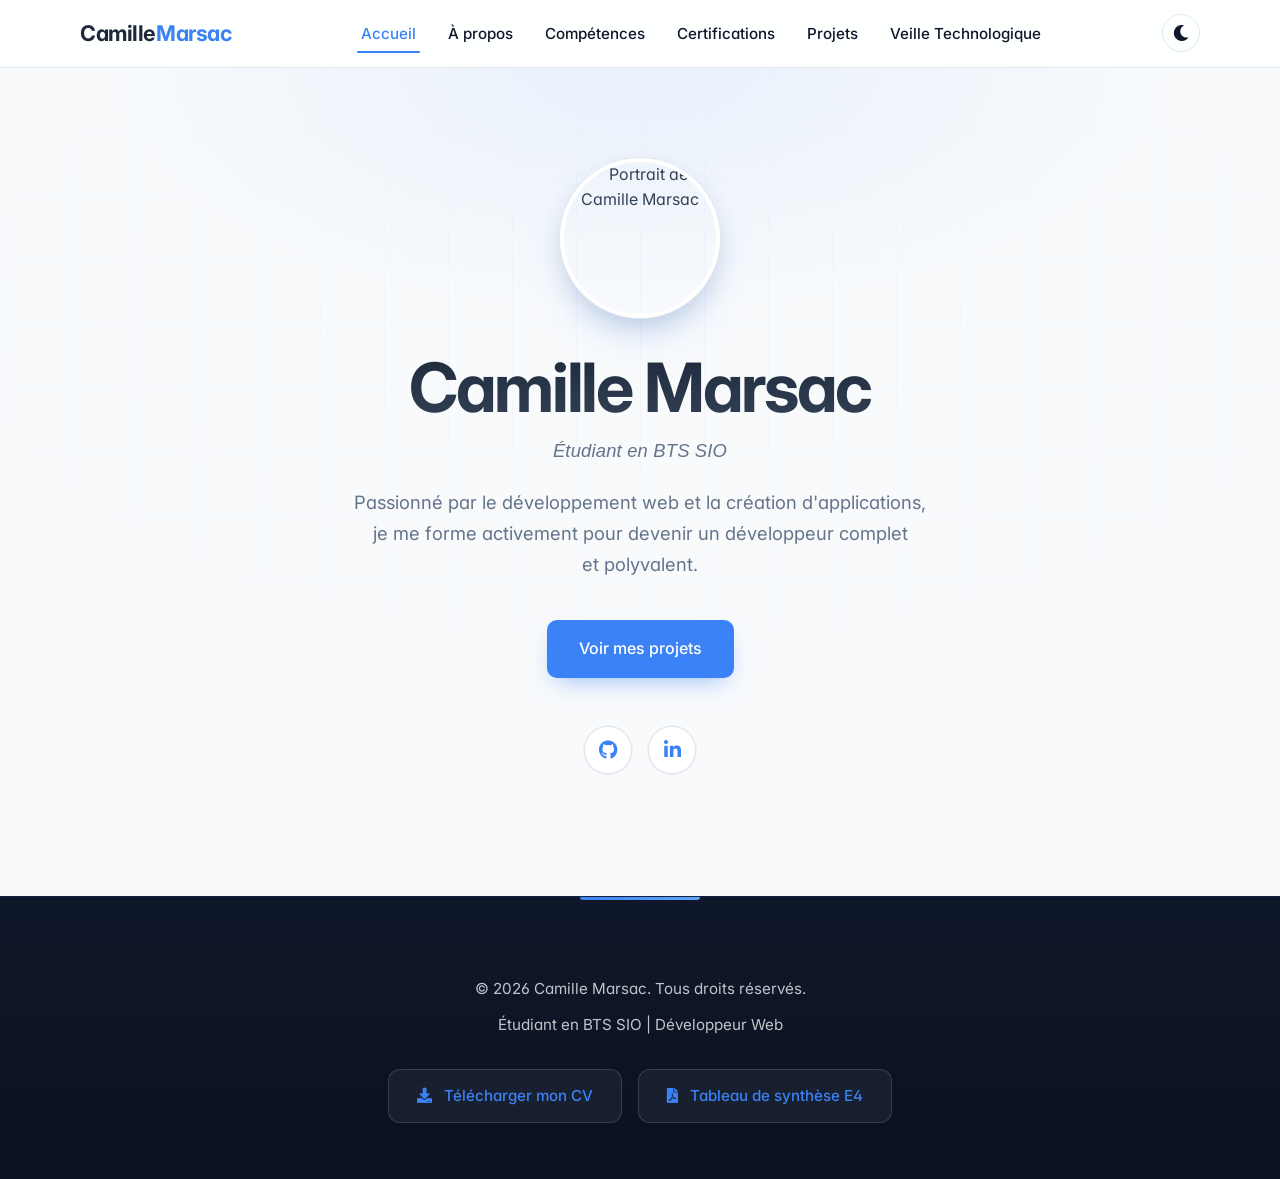
==== commit 45ec651c: "Ajout PDF Tableau de synthèse" ====
--- a/index.html
+++ b/index.html
@@ -79,11 +79,11 @@
             <p>&copy; 2026 Camille Marsac. Tous droits réservés.</p>
             <p>Étudiant en BTS SIO | Développeur Web</p>
             <div class="footer-buttons">
-                <a href="cv/CV_Camille_Marsac.pdf" class="btn foot-btn" target="_blank" rel="noopener noreferrer">
+                <a href="ressources/CV_Camille_Marsac.pdf" class="btn foot-btn" target="_blank" rel="noopener noreferrer">
                     <i class="fas fa-download"></i> Télécharger mon CV
                 </a>
-                <a href="https://mtb849.sharepoint.com/:x:/r/sites/3-BTSSIOPromo2024-2026-LivretApprentissageCamilleMarsac/Documents%20partages/Livret%20Apprentissage%20Camille%20Marsac/6-%20Annexe%206-1%20-%20Tableau%20de%20synth%C3%A8se%20-%20Epreuve%20E4%20-%20BTS%20SIO%202024.xlsx?d=wdfd3e6232f2f4662a221cf7059a9c595&csf=1&web=1&e=X2Dej0" class="btn foot-btn" target="_blank" rel="noopener noreferrer">
-                    <i class="fas fa-file-excel"></i> Tableau de synthèse E4
+                <a href="ressources/Tableau_Synthese_E4.pdf" class="btn foot-btn" target="_blank" rel="noopener noreferrer">
+                    <i class="fas fa-file-pdf"></i> Tableau de synthèse E4
                 </a>
             </div>
         </div>
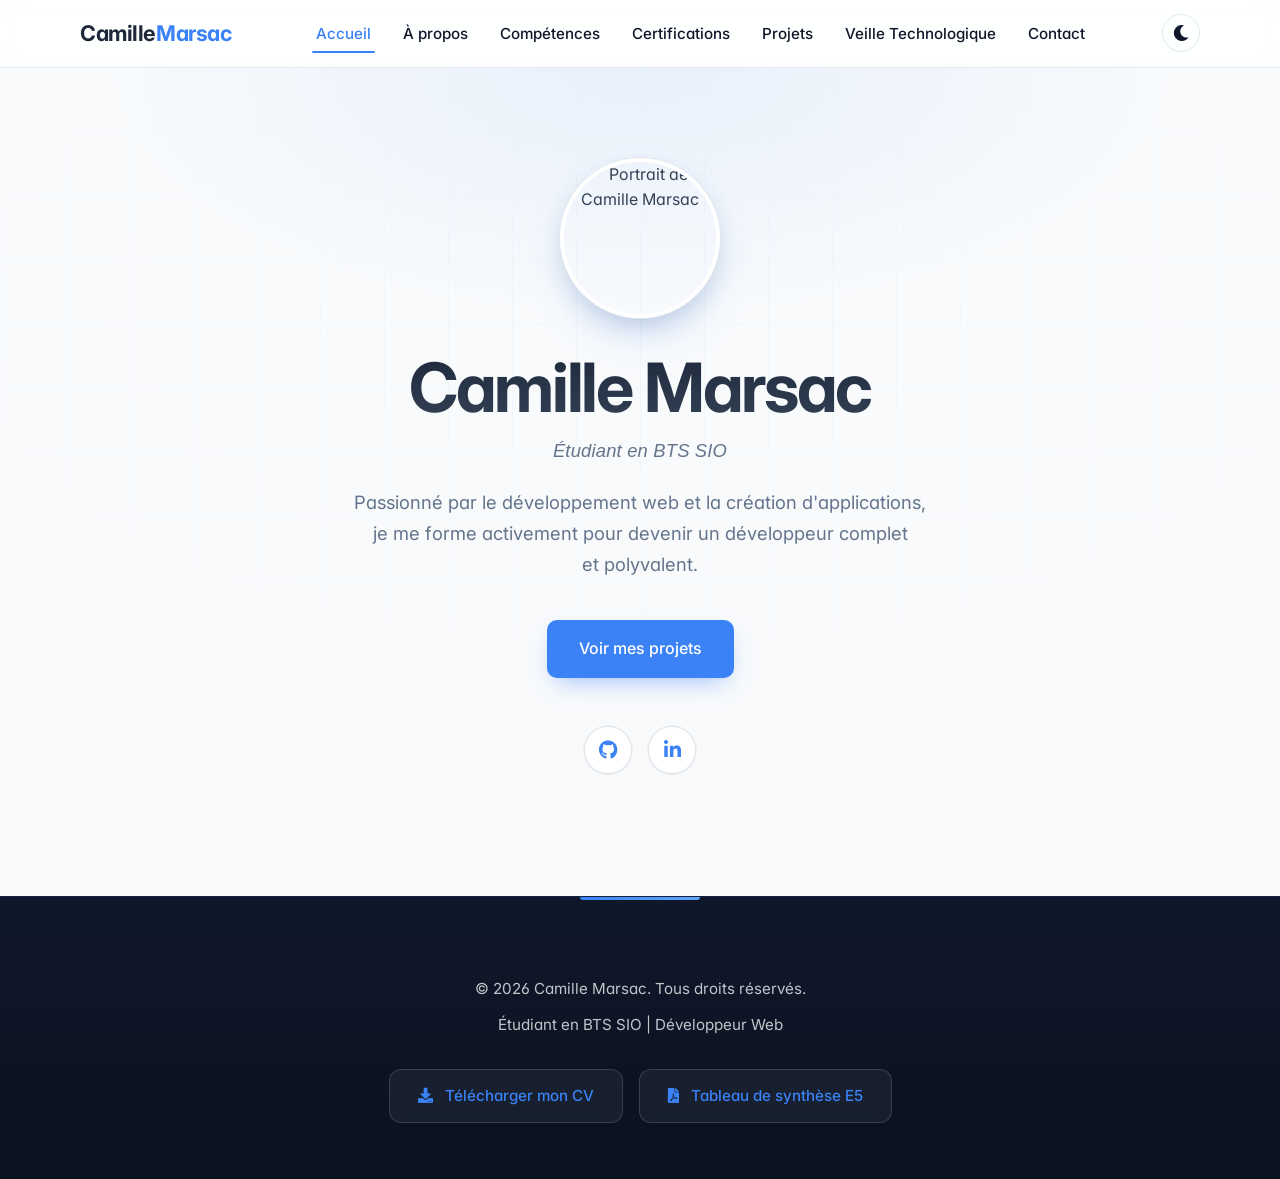
==== commit aa909335: "tests for webhook hostinger camillemarsac.fr" ====
--- a/index.html
+++ b/index.html
@@ -1,9 +1,16 @@
-<!DOCTYPE html>
+﻿<!DOCTYPE html>
 <html lang="fr">
 <head>
     <meta charset="UTF-8">
+    <link rel="icon" href="img/favicon.ico" type="image/x-icon">
     <meta name="viewport" content="width=device-width, initial-scale=1.0">
-    <title>Camille Marsac | Portfolio</title>
+    <!-- Open Graph -->
+    <meta property="og:type" content="website">
+    <meta property="og:url" content="https://www.camillemarsac.fr">
+    <meta property="og:title" content="Camille Marsac - Portfolio">
+    <meta property="og:description" content="Portfolio de Camille Marsac, étudiant en BTS SIO SLAM, développeur web passionné.">
+    <meta property="og:image" content="https://www.camillemarsac.fr/img/profile.jpg">
+    <title>Camille Marsac</title>
     <!-- Police professionnelle -->
     <link rel="preconnect" href="https://fonts.googleapis.com">
     <link rel="preconnect" href="https://fonts.gstatic.com" crossorigin>
@@ -35,6 +42,9 @@
                 </li>
                 <li class="nav-item">
                     <a href="veille.html" class="nav-link">Veille Technologique</a>
+                </li>
+                <li class="nav-item">
+                    <a href="contact.html" class="nav-link">Contact</a>
                 </li>
             </ul>
             <button class="theme-toggle" id="themeToggle" aria-label="Basculer mode sombre">
@@ -82,8 +92,8 @@
                 <a href="ressources/CV_Camille_Marsac.pdf" class="btn foot-btn" target="_blank" rel="noopener noreferrer">
                     <i class="fas fa-download"></i> Télécharger mon CV
                 </a>
-                <a href="ressources/Tableau_Synthese_E4.pdf" class="btn foot-btn" target="_blank" rel="noopener noreferrer">
-                    <i class="fas fa-file-pdf"></i> Tableau de synthèse E4
+                <a href="ressources/Tableau_Synthese_E5.pdf" class="btn foot-btn" target="_blank" rel="noopener noreferrer">
+                    <i class="fas fa-file-pdf"></i> Tableau de synthèse E5
                 </a>
             </div>
         </div>
--- a/css/refresh.css
+++ b/css/refresh.css
@@ -282,6 +282,12 @@
     height: 210px;
     object-fit: cover;
     transition: transform 0.6s cubic-bezier(0.4, 0, 0.2, 1);
+}
+
+.project-card .project-img--contain {
+    object-fit: contain;
+    background-color: var(--light-color);
+    padding: 0rem 0.1rem;
 }
 
 .project-card:hover .project-img {
@@ -1846,3 +1852,411 @@
     .dc-hub-node { font-size: 0.72rem; padding: 0.5rem 0.5rem; }
     .dc-format-node { font-size: 0.78rem; padding: 0.4rem 0.6rem; }
 }
+
+/* ── Lecteur vidéo RFTG ─────────────────────────────────── */
+.rftg-video-section {
+    padding: 0;
+    border: none !important;
+    background: none !important;
+}
+
+.rftg-video-wrap {
+    width: 100%;
+    border-radius: 14px;
+    overflow: hidden;
+    background: #000;
+    box-shadow: var(--shadow-soft);
+    margin-top: 0.75rem;
+}
+
+.rftg-video-wrap video {
+    width: 100%;
+    display: block;
+    max-height: 480px;
+}
+
+/* ============================================
+   PROJECTS — groupes réalisés / en cours
+   ============================================ */
+.projects-group-title {
+    font-size: 1rem;
+    font-weight: 600;
+    text-transform: uppercase;
+    letter-spacing: 0.08em;
+    color: var(--text-light);
+    margin: 3rem 0 1.5rem;
+}
+
+.projects-group-title--wip {
+    display: flex;
+    align-items: center;
+    gap: 0.5rem;
+    color: var(--primary-color);
+}
+
+.wip-dot {
+    display: inline-block;
+    width: 8px;
+    height: 8px;
+    border-radius: 50%;
+    background: var(--primary-color);
+    animation: pulse-dot 1.8s ease-in-out infinite;
+}
+
+.projects-container--wip {
+    opacity: 0.92;
+}
+
+/* ============================================
+   EXPÉRIENCES — timeline verticale (about.html)
+   ============================================ */
+.exp-timeline {
+    display: flex;
+    flex-direction: column;
+    gap: 0;
+    position: relative;
+    padding-left: 2rem;
+}
+
+.exp-timeline::before {
+    content: '';
+    position: absolute;
+    left: 7px;
+    top: 8px;
+    bottom: 8px;
+    width: 2px;
+    background: var(--border-color);
+    border-radius: 2px;
+}
+
+.exp-item {
+    position: relative;
+    padding-bottom: 1.75rem;
+    display: flex;
+    gap: 1.25rem;
+    align-items: flex-start;
+}
+
+.exp-item:last-child {
+    padding-bottom: 0;
+}
+
+.exp-dot {
+    position: absolute;
+    left: -1.85rem;
+    top: 6px;
+    width: 14px;
+    height: 14px;
+    border-radius: 50%;
+    background: var(--primary-color);
+    border: 3px solid var(--bg-color);
+    box-shadow: 0 0 0 2px var(--primary-color);
+    flex-shrink: 0;
+}
+
+.exp-card {
+    background: var(--light-color);
+    border: 1px solid var(--border-color);
+    border-radius: var(--radius-md);
+    padding: 1.1rem 1.4rem;
+    flex: 1;
+    box-shadow: var(--shadow-xs);
+}
+
+.exp-header {
+    display: flex;
+    align-items: baseline;
+    justify-content: space-between;
+    gap: 1rem;
+    margin-bottom: 0.3rem;
+}
+
+.exp-title {
+    font-size: 0.97rem;
+    font-weight: 600;
+    color: var(--secondary-color);
+}
+
+.exp-date {
+    font-size: 0.82rem;
+    font-weight: 600;
+    color: var(--primary-color);
+    white-space: nowrap;
+}
+
+.exp-type {
+    display: inline-block;
+    font-size: 0.75rem;
+    font-weight: 600;
+    text-transform: uppercase;
+    letter-spacing: 0.06em;
+    color: var(--text-light);
+    margin-bottom: 0.5rem;
+}
+
+.exp-desc {
+    font-size: 0.9rem;
+    line-height: 1.6;
+    color: var(--text-color);
+    margin: 0;
+}
+
+/* ============================================
+   LANGUES — barres de niveau (competences.html)
+   ============================================ */
+.lang-grid {
+    display: grid;
+    grid-template-columns: repeat(auto-fill, minmax(260px, 1fr));
+    gap: 1.25rem;
+}
+
+.lang-card {
+    display: flex;
+    align-items: center;
+    gap: 1rem;
+    background: var(--light-color);
+    border: 1px solid var(--border-color);
+    border-radius: var(--radius-md);
+    padding: 1.1rem 1.4rem;
+    box-shadow: var(--shadow-xs);
+}
+
+.lang-flag {
+    font-size: 2rem;
+    line-height: 1;
+    flex-shrink: 0;
+}
+
+.lang-info {
+    flex: 1;
+}
+
+.lang-name {
+    font-size: 0.97rem;
+    font-weight: 600;
+    color: var(--secondary-color);
+    margin-bottom: 0.2rem;
+}
+
+.lang-level-label {
+    font-size: 0.8rem;
+    color: var(--text-light);
+    display: block;
+    margin-bottom: 0.5rem;
+}
+
+.lang-bar {
+    height: 6px;
+    background: var(--border-color);
+    border-radius: 99px;
+    overflow: hidden;
+}
+
+.lang-bar-fill {
+    height: 100%;
+    background: var(--gradient-primary);
+    border-radius: 99px;
+    transition: width 0.6s ease;
+}
+
+/* ============================================
+   PAGE CONTACT
+   ============================================ */
+.contact-section {
+    min-height: calc(100vh - 72px);
+}
+
+.contact-layout {
+    display: grid;
+    grid-template-columns: 1fr 1.6fr;
+    gap: 3rem;
+    align-items: start;
+}
+
+/* Écrase le bleu de style.css */
+.contact-info {
+    background-color: var(--light-color);
+    color: var(--text-color);
+    border: 1px solid var(--border-color);
+    border-radius: var(--radius-md);
+    box-shadow: var(--shadow-xs);
+    padding: 2rem;
+}
+
+.contact-info h3::after {
+    background-color: var(--primary-color);
+}
+
+.contact-info-title {
+    font-size: 1.25rem;
+    font-weight: 600;
+    color: var(--secondary-color);
+    margin-bottom: 0.75rem;
+}
+
+.contact-info-text {
+    font-size: 0.97rem;
+    line-height: 1.7;
+    color: var(--text-light);
+    margin-bottom: 2rem;
+}
+
+.contact-links {
+    list-style: none;
+    display: flex;
+    flex-direction: column;
+    gap: 0.75rem;
+}
+
+.contact-link-item {
+    display: flex;
+    align-items: center;
+    gap: 0.75rem;
+    font-size: 0.9rem;
+    color: var(--text-color);
+    text-decoration: none;
+    transition: color 0.2s;
+}
+
+.contact-link-item:hover {
+    color: var(--primary-color);
+}
+
+.contact-link-icon {
+    width: 34px;
+    height: 34px;
+    border-radius: var(--radius-sm);
+    background: var(--light-color);
+    border: 1px solid var(--border-color);
+    display: flex;
+    align-items: center;
+    justify-content: center;
+    font-size: 0.95rem;
+    color: var(--primary-color);
+    flex-shrink: 0;
+}
+
+.contact-form {
+    display: flex;
+    flex-direction: column;
+    gap: 1.25rem;
+}
+
+.form-group {
+    display: flex;
+    flex-direction: column;
+    gap: 0.4rem;
+}
+
+.form-label {
+    font-size: 0.875rem;
+    font-weight: 500;
+    color: var(--secondary-color);
+}
+
+.form-input {
+    width: 100%;
+    padding: 0.75rem 1rem;
+    font-size: 0.95rem;
+    font-family: inherit;
+    color: var(--text-color);
+    background: var(--light-color);
+    border: 1px solid var(--border-color);
+    border-radius: var(--radius-sm);
+    outline: none;
+    transition: border-color 0.2s, box-shadow 0.2s;
+    box-sizing: border-box;
+    box-shadow: var(--shadow-xs);
+}
+
+.form-input:focus {
+    border-color: var(--secondary-color);
+    box-shadow: var(--shadow-soft);
+}
+
+.form-input::placeholder {
+    color: var(--text-light);
+    opacity: 0.7;
+}
+
+.form-textarea {
+    resize: vertical;
+    min-height: 140px;
+}
+
+.contact-submit {
+    align-self: flex-start;
+    display: inline-flex;
+    align-items: center;
+    gap: 0.5rem;
+    background-color: var(--secondary-color);
+}
+
+.contact-submit:hover {
+    background-color: var(--dark-color);
+}
+
+/* ============================================
+   PAGE 404
+   ============================================ */
+.not-found-section {
+    min-height: calc(100vh - 72px);
+    display: flex;
+    align-items: center;
+}
+
+.not-found-content {
+    text-align: center;
+    max-width: 480px;
+    margin: 0 auto;
+}
+
+.not-found-code {
+    font-size: clamp(6rem, 18vw, 10rem);
+    font-weight: 700;
+    letter-spacing: -0.05em;
+    line-height: 1;
+    background: var(--gradient-primary);
+    -webkit-background-clip: text;
+    background-clip: text;
+    -webkit-text-fill-color: transparent;
+    margin-bottom: 0.5rem;
+}
+
+.not-found-title {
+    font-size: 1.75rem;
+    font-weight: 600;
+    color: var(--secondary-color);
+    margin-bottom: 1rem;
+}
+
+.not-found-text {
+    font-size: 1rem;
+    color: var(--text-light);
+    margin-bottom: 2rem;
+}
+
+.not-found-btn {
+    display: inline-flex;
+    align-items: center;
+    gap: 0.5rem;
+}
+
+/* ============================================
+   RESPONSIVE — nouveaux composants
+   ============================================ */
+@media (max-width: 768px) {
+    .contact-layout {
+        grid-template-columns: 1fr;
+        gap: 2rem;
+    }
+
+    .exp-header {
+        flex-direction: column;
+        gap: 0.15rem;
+    }
+
+    .lang-grid {
+        grid-template-columns: 1fr;
+    }
+}
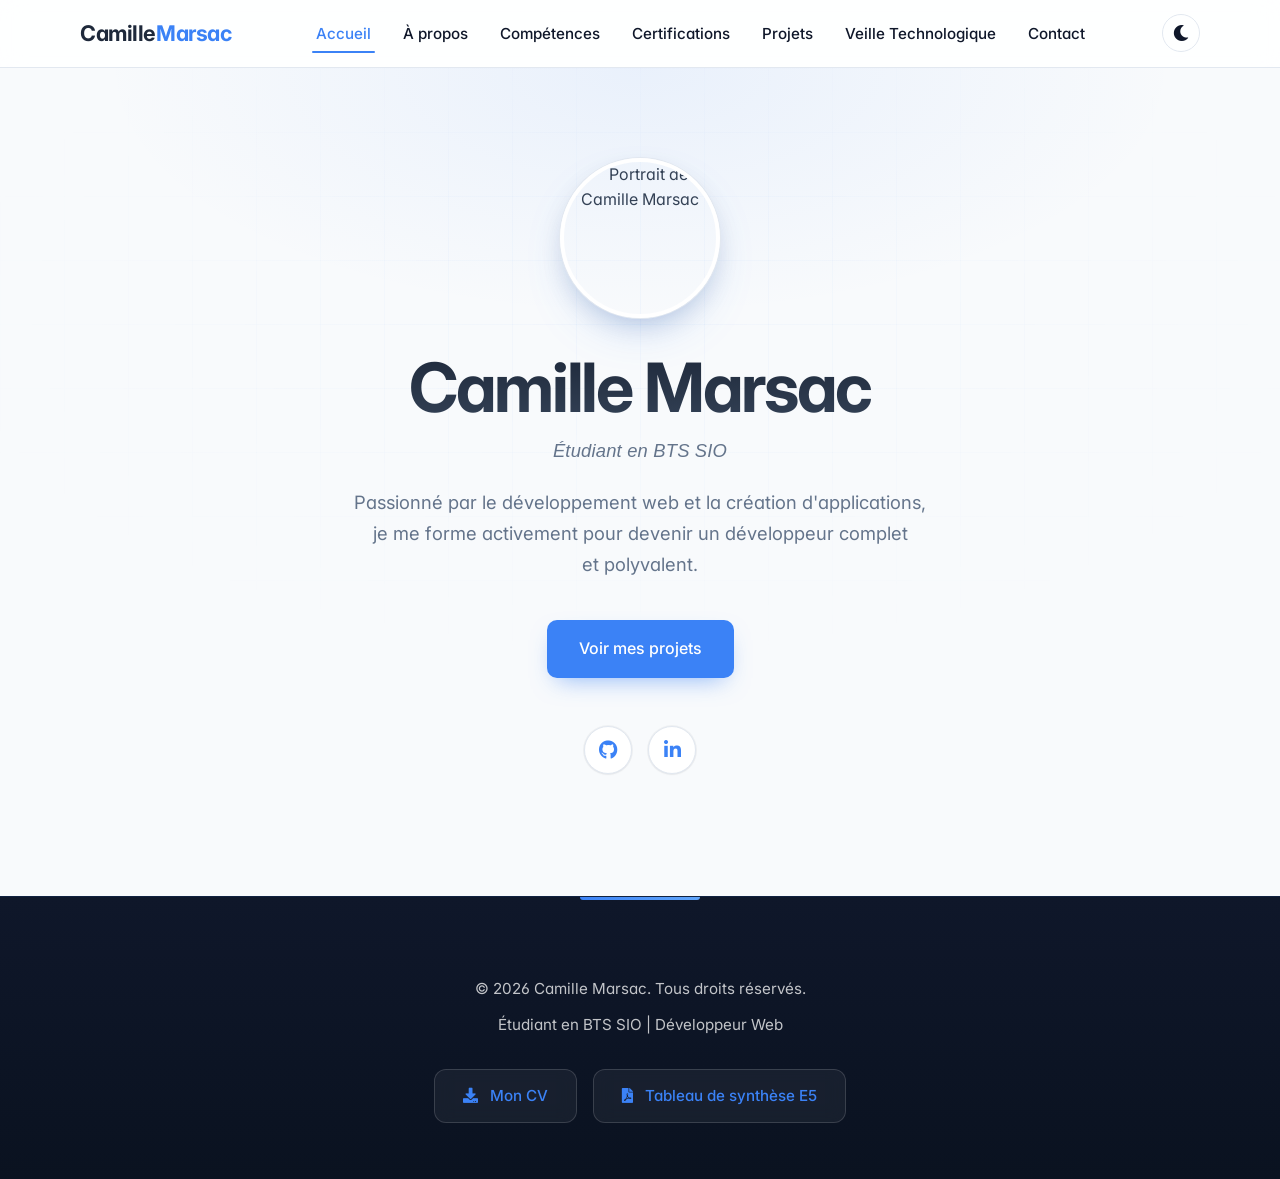
==== commit 449b4203: "Fix CV" ====
--- a/index.html
+++ b/index.html
@@ -10,7 +10,7 @@
     <meta property="og:title" content="Camille Marsac - Portfolio">
     <meta property="og:description" content="Portfolio de Camille Marsac, étudiant en BTS SIO SLAM, développeur web passionné.">
     <meta property="og:image" content="https://www.camillemarsac.fr/img/profile.jpg">
-    <title>Camille Marsac</title>
+    <title>Camille Marsac | Portfolio</title>
     <!-- Police professionnelle -->
     <link rel="preconnect" href="https://fonts.googleapis.com">
     <link rel="preconnect" href="https://fonts.gstatic.com" crossorigin>
@@ -90,7 +90,7 @@
             <p>Étudiant en BTS SIO | Développeur Web</p>
             <div class="footer-buttons">
                 <a href="ressources/CV_Camille_Marsac.pdf" class="btn foot-btn" target="_blank" rel="noopener noreferrer">
-                    <i class="fas fa-download"></i> Télécharger mon CV
+                    <i class="fas fa-download"></i> Mon CV
                 </a>
                 <a href="ressources/Tableau_Synthese_E5.pdf" class="btn foot-btn" target="_blank" rel="noopener noreferrer">
                     <i class="fas fa-file-pdf"></i> Tableau de synthèse E5
